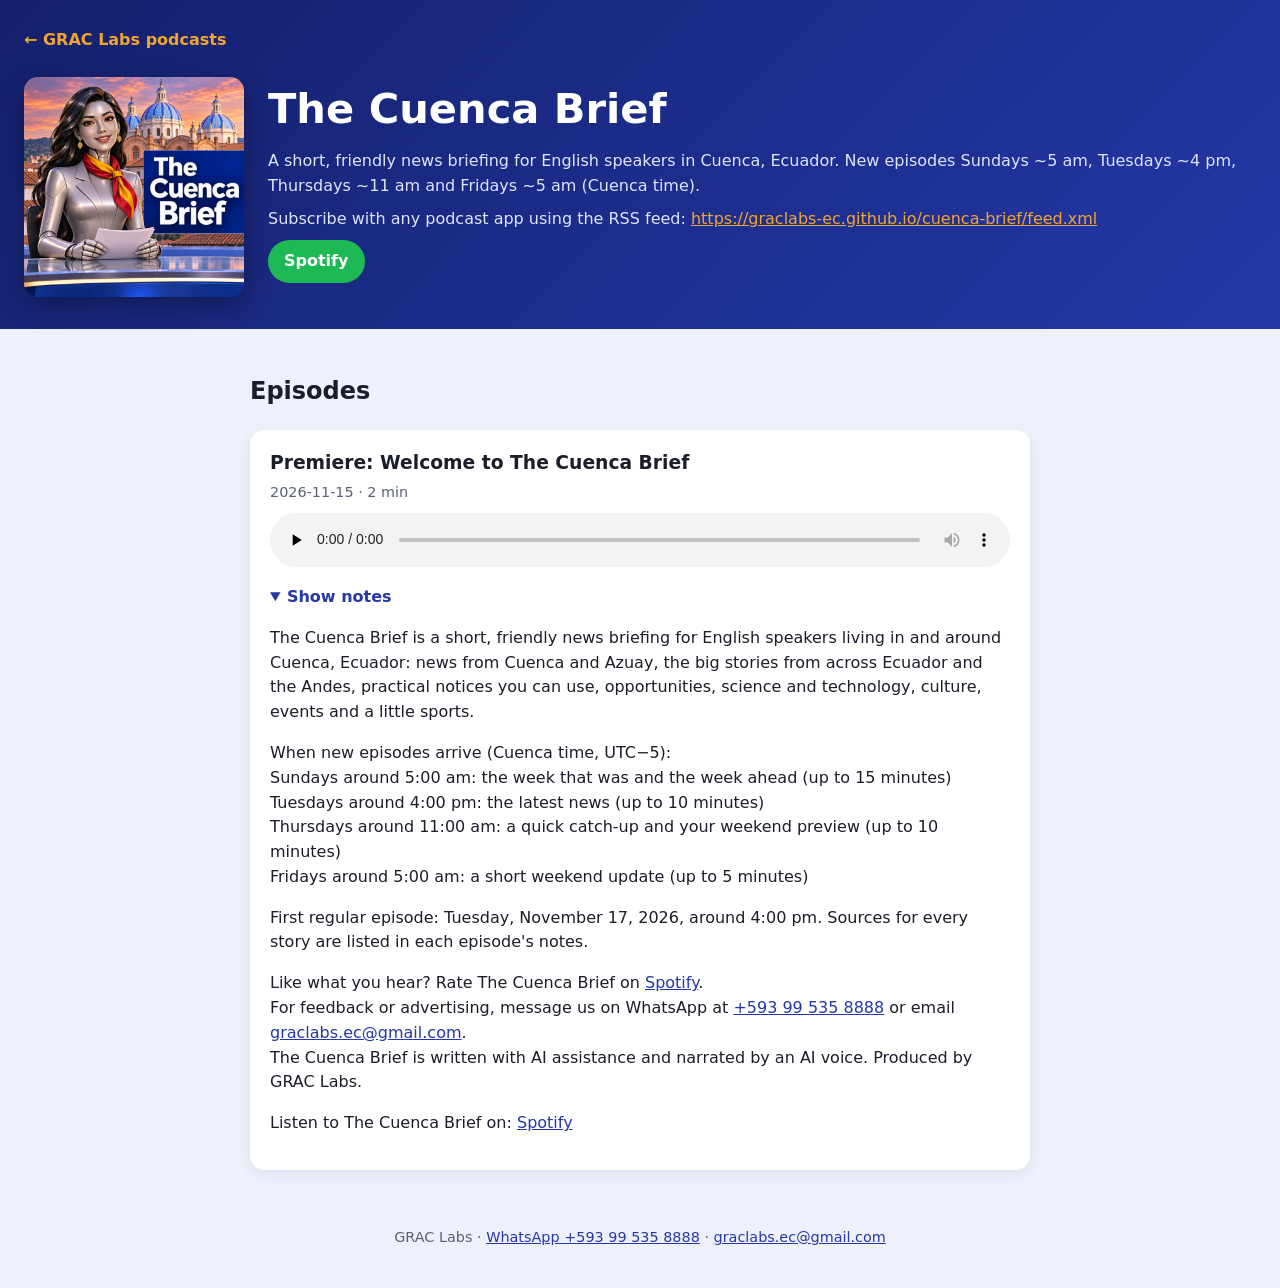
==== cuenca-brief/index.html @ cd605839 "Rebuild feeds and pages Co-Authored-By: Claude Opus 5.5 <noreply@anthropic.com> Claude-Session: http" ====
<!DOCTYPE html>
<html lang="en">
<head>
<meta charset="utf-8">
<meta name="viewport" content="width=device-width, initial-scale=1">
<title>The Cuenca Brief · GRAC Labs</title>
<meta name="description" content="A short, friendly news briefing for English speakers in Cuenca, Ecuador. New episodes Sundays ~5 am, Tuesdays ~4 pm, Thursdays ~11 am and Fridays ~5 am (Cuenca time).">
<link rel="alternate" type="application/rss+xml" title="The Cuenca Brief" href="feed.xml">
<link rel="icon" href="cover.jpg">
<link rel="stylesheet" href="../assets/style.css">
</head>
<body>
<header class="show">
<a class="home" href="../">← GRAC Labs podcasts</a>
<img src="cover.jpg" alt="The Cuenca Brief" width="220" height="220">
<div>
<h1>The Cuenca Brief</h1>
<p>A short, friendly news briefing for English speakers in Cuenca, Ecuador. New episodes Sundays ~5 am, Tuesdays ~4 pm, Thursdays ~11 am and Fridays ~5 am (Cuenca time).</p>
<p class="feed">Subscribe with any podcast app using the RSS feed: <a href="feed.xml">https://graclabs-ec.github.io/cuenca-brief/feed.xml</a></p>
<p class="listen"><a class="btn spotify" href="https://open.spotify.com/show/4k85HHAMbFI3YRl0Lm7GF2">Spotify</a></p>
</div>
</header>
<main>
<h2>Episodes</h2>
<article class="ep" id="cuenca-brief-2026-11-15-trailer">
<h3>Premiere: Welcome to The Cuenca Brief</h3>
<p class="meta">2026-11-15 · 2 min</p>
<audio controls preload="none" src="https://graclabs-ec.github.io/cuenca-brief/audio/cuenca-brief-trailer.mp3"></audio>
<details open><summary>Show notes</summary>
<p>The Cuenca Brief is a short, friendly news briefing for English speakers living in and around Cuenca, Ecuador: news from Cuenca and Azuay, the big stories from across Ecuador and the Andes, practical notices you can use, opportunities, science and technology, culture, events and a little sports.</p>
<p>When new episodes arrive (Cuenca time, UTC−5):<br>Sundays around 5:00 am: the week that was and the week ahead (up to 15 minutes)<br>Tuesdays around 4:00 pm: the latest news (up to 10 minutes)<br>Thursdays around 11:00 am: a quick catch-up and your weekend preview (up to 10 minutes)<br>Fridays around 5:00 am: a short weekend update (up to 5 minutes)</p>
<p>First regular episode: Tuesday, November 17, 2026, around 4:00 pm. Sources for every story are listed in each episode's notes.</p>
<p>Like what you hear? Rate The Cuenca Brief on <a href="https://open.spotify.com/show/4k85HHAMbFI3YRl0Lm7GF2">Spotify</a>.<br>For feedback or advertising, message us on WhatsApp at <a href="https://wa.me/593995358888">+593 99 535 8888</a> or email <a href="mailto:graclabs.ec@gmail.com">graclabs.ec@gmail.com</a>.<br>The Cuenca Brief is written with AI assistance and narrated by an AI voice. Produced by GRAC Labs.</p>
<p>Listen to The Cuenca Brief on: <a href="https://open.spotify.com/show/4k85HHAMbFI3YRl0Lm7GF2">Spotify</a></p>
</details>
</article>
</main>
<footer>GRAC Labs · <a href="https://wa.me/593995358888">WhatsApp +593 99 535 8888</a> · <a href="mailto:graclabs.ec@gmail.com">graclabs.ec@gmail.com</a></footer>
</body>
</html>
---- assets/style.css ----
:root {
  --navy: #14206b;
  --blue: #2438a8;
  --sky: #eef1fb;
  --gold: #f0a530;
  --terracotta: #c4552f;
  --ink: #1b1d29;
  --muted: #5b6075;
  --card: #ffffff;
}
* { box-sizing: border-box; }
body {
  margin: 0;
  font-family: "Segoe UI", system-ui, -apple-system, Roboto, "Helvetica Neue", Arial, sans-serif;
  color: var(--ink);
  background: var(--sky);
  line-height: 1.55;
}
a { color: var(--blue); }
.hero {
  background: linear-gradient(135deg, var(--navy), var(--blue) 60%, #6a3f8f);
  color: #fff;
  padding: 56px 24px 64px;
  text-align: center;
}
.hero .brand { letter-spacing: .18em; text-transform: uppercase; font-weight: 700; color: var(--gold); margin: 0 0 8px; }
.hero h1 { font-size: clamp(2rem, 5vw, 3rem); margin: 0 0 12px; }
.hero h1 { margin-bottom: 4px; }
.hero p.es { font-size: clamp(1.3rem, 3.2vw, 1.9rem); font-weight: 600; font-style: italic; color: var(--gold); margin: 0 auto 16px; }
.hero p { max-width: 640px; margin: 0 auto; color: #dfe4ff; font-size: 1.1rem; }
.shows {
  max-width: 980px; margin: -36px auto 0; padding: 0 20px 40px;
  display: grid; gap: 24px; grid-template-columns: repeat(auto-fit, minmax(280px, 1fr));
}
.card {
  background: var(--card); border-radius: 18px; overflow: hidden;
  box-shadow: 0 10px 30px rgba(20, 32, 107, .14); display: flex; flex-direction: column;
}
.card img { width: 100%; height: auto; display: block; aspect-ratio: 1 / 1; object-fit: cover; }
.card .body { padding: 20px 22px 24px; display: flex; flex-direction: column; gap: 10px; flex: 1; }
.card h2 { margin: 0; font-size: 1.45rem; }
.card .lang { font-size: .8rem; font-weight: 700; color: var(--terracotta); text-transform: uppercase; letter-spacing: .1em; }
.card p { margin: 0; color: var(--muted); }
.card .actions { margin-top: auto; display: flex; gap: 10px; flex-wrap: wrap; }
.btn {
  display: inline-block; padding: 9px 16px; border-radius: 999px; text-decoration: none; font-weight: 600;
  background: var(--navy); color: #fff;
}
.btn.spotify { background: #1DB954; color: #fff; }
.btn.platform { background: var(--gold); color: var(--navy); }
.listen .btn { margin: 0 6px 6px 0; }
.listen { margin: 10px 0 0; }
.btn.alt { background: transparent; color: var(--navy); border: 2px solid var(--navy); }
.contact { max-width: 980px; margin: 0 auto 48px; padding: 0 20px; text-align: center; color: var(--muted); }
header.show {
  background: linear-gradient(135deg, var(--navy), var(--blue));
  color: #fff; padding: 28px 24px 32px;
  display: grid; grid-template-columns: auto 1fr; gap: 24px; align-items: center;
  max-width: none;
}
header.show .home { grid-column: 1 / -1; color: var(--gold); text-decoration: none; font-weight: 600; }
header.show img { border-radius: 14px; box-shadow: 0 8px 24px rgba(0,0,0,.3); }
header.show h1 { margin: 0 0 8px; font-size: clamp(1.8rem, 4vw, 2.6rem); }
header.show p { margin: 0 0 8px; color: #dfe4ff; }
header.show .feed a { color: var(--gold); word-break: break-all; }
main { max-width: 820px; margin: 0 auto; padding: 24px 20px 40px; }
.ep { background: var(--card); border-radius: 14px; padding: 18px 20px; margin: 0 0 16px; box-shadow: 0 4px 14px rgba(20, 32, 107, .08); }
.ep h3 { margin: 0 0 4px; }
.ep .meta { margin: 0 0 10px; color: var(--muted); font-size: .9rem; }
.ep audio { width: 100%; }
.ep details { margin-top: 10px; }
.ep summary { cursor: pointer; color: var(--blue); font-weight: 600; }
footer { text-align: center; color: var(--muted); padding: 0 20px 40px; font-size: .9rem; }
@media (max-width: 600px) {
  header.show { grid-template-columns: 1fr; text-align: center; }
  header.show img { margin: 0 auto; width: 180px; height: 180px; }
}
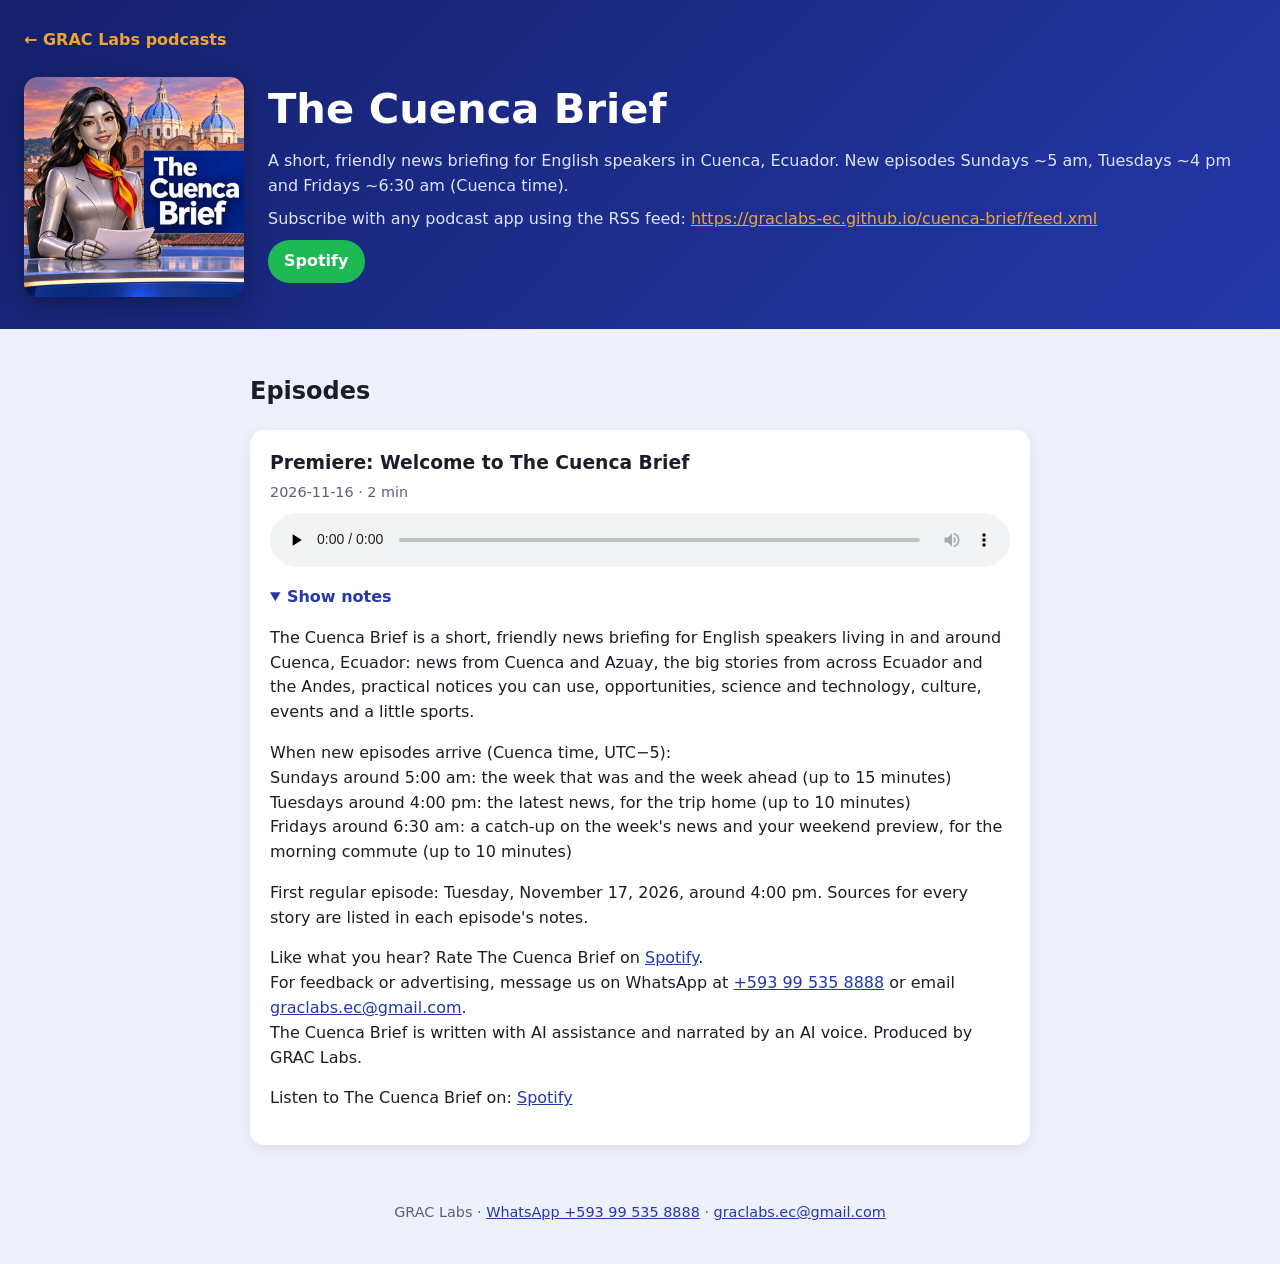
==== commit 7742b3da: "Publish episodes 2026-11-15 (trailer) Premieres re-recorded for the three-episodes-a-week schedule. " ====
--- a/cuenca-brief/index.html
+++ b/cuenca-brief/index.html
@@ -4,7 +4,7 @@
 <meta charset="utf-8">
 <meta name="viewport" content="width=device-width, initial-scale=1">
 <title>The Cuenca Brief · GRAC Labs</title>
-<meta name="description" content="A short, friendly news briefing for English speakers in Cuenca, Ecuador. New episodes Sundays ~5 am, Tuesdays ~4 pm, Thursdays ~11 am and Fridays ~5 am (Cuenca time).">
+<meta name="description" content="A short, friendly news briefing for English speakers in Cuenca, Ecuador. New episodes Sundays ~5 am, Tuesdays ~4 pm and Fridays ~6:30 am (Cuenca time).">
 <link rel="alternate" type="application/rss+xml" title="The Cuenca Brief" href="feed.xml">
 <link rel="icon" href="cover.jpg">
 <link rel="stylesheet" href="../assets/style.css">
@@ -15,7 +15,7 @@
 <img src="cover.jpg" alt="The Cuenca Brief" width="220" height="220">
 <div>
 <h1>The Cuenca Brief</h1>
-<p>A short, friendly news briefing for English speakers in Cuenca, Ecuador. New episodes Sundays ~5 am, Tuesdays ~4 pm, Thursdays ~11 am and Fridays ~5 am (Cuenca time).</p>
+<p>A short, friendly news briefing for English speakers in Cuenca, Ecuador. New episodes Sundays ~5 am, Tuesdays ~4 pm and Fridays ~6:30 am (Cuenca time).</p>
 <p class="feed">Subscribe with any podcast app using the RSS feed: <a href="feed.xml">https://graclabs-ec.github.io/cuenca-brief/feed.xml</a></p>
 <p class="listen"><a class="btn spotify" href="https://open.spotify.com/show/4k85HHAMbFI3YRl0Lm7GF2">Spotify</a></p>
 </div>
@@ -24,11 +24,11 @@
 <h2>Episodes</h2>
 <article class="ep" id="cuenca-brief-2026-11-15-trailer">
 <h3>Premiere: Welcome to The Cuenca Brief</h3>
-<p class="meta">2026-11-15 · 2 min</p>
-<audio controls preload="none" src="https://graclabs-ec.github.io/cuenca-brief/audio/cuenca-brief-trailer.mp3"></audio>
+<p class="meta">2026-11-16 · 2 min</p>
+<audio controls preload="none" src="https://graclabs-ec.github.io/cuenca-brief/audio/cuenca-brief-trailer-v2.mp3"></audio>
 <details open><summary>Show notes</summary>
 <p>The Cuenca Brief is a short, friendly news briefing for English speakers living in and around Cuenca, Ecuador: news from Cuenca and Azuay, the big stories from across Ecuador and the Andes, practical notices you can use, opportunities, science and technology, culture, events and a little sports.</p>
-<p>When new episodes arrive (Cuenca time, UTC−5):<br>Sundays around 5:00 am: the week that was and the week ahead (up to 15 minutes)<br>Tuesdays around 4:00 pm: the latest news (up to 10 minutes)<br>Thursdays around 11:00 am: a quick catch-up and your weekend preview (up to 10 minutes)<br>Fridays around 5:00 am: a short weekend update (up to 5 minutes)</p>
+<p>When new episodes arrive (Cuenca time, UTC−5):<br>Sundays around 5:00 am: the week that was and the week ahead (up to 15 minutes)<br>Tuesdays around 4:00 pm: the latest news, for the trip home (up to 10 minutes)<br>Fridays around 6:30 am: a catch-up on the week's news and your weekend preview, for the morning commute (up to 10 minutes)</p>
 <p>First regular episode: Tuesday, November 17, 2026, around 4:00 pm. Sources for every story are listed in each episode's notes.</p>
 <p>Like what you hear? Rate The Cuenca Brief on <a href="https://open.spotify.com/show/4k85HHAMbFI3YRl0Lm7GF2">Spotify</a>.<br>For feedback or advertising, message us on WhatsApp at <a href="https://wa.me/593995358888">+593 99 535 8888</a> or email <a href="mailto:graclabs.ec@gmail.com">graclabs.ec@gmail.com</a>.<br>The Cuenca Brief is written with AI assistance and narrated by an AI voice. Produced by GRAC Labs.</p>
 <p>Listen to The Cuenca Brief on: <a href="https://open.spotify.com/show/4k85HHAMbFI3YRl0Lm7GF2">Spotify</a></p>
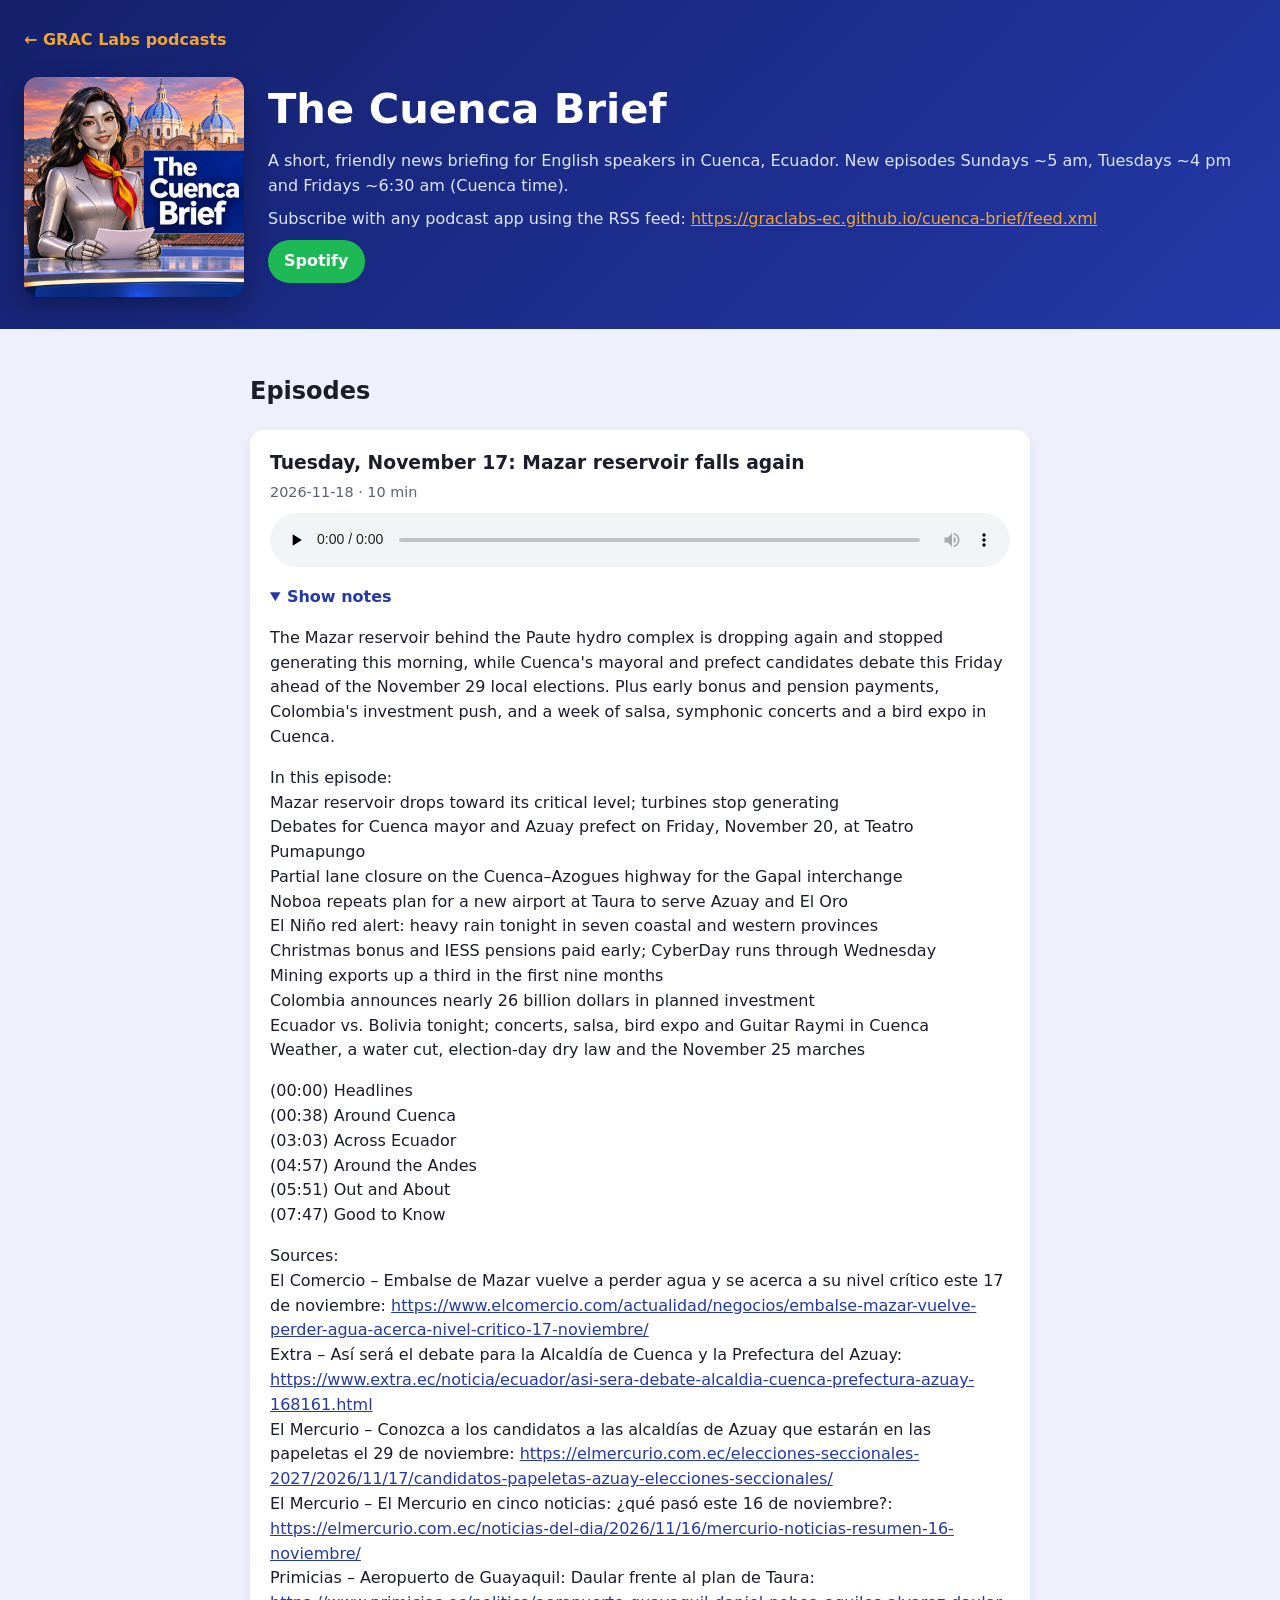
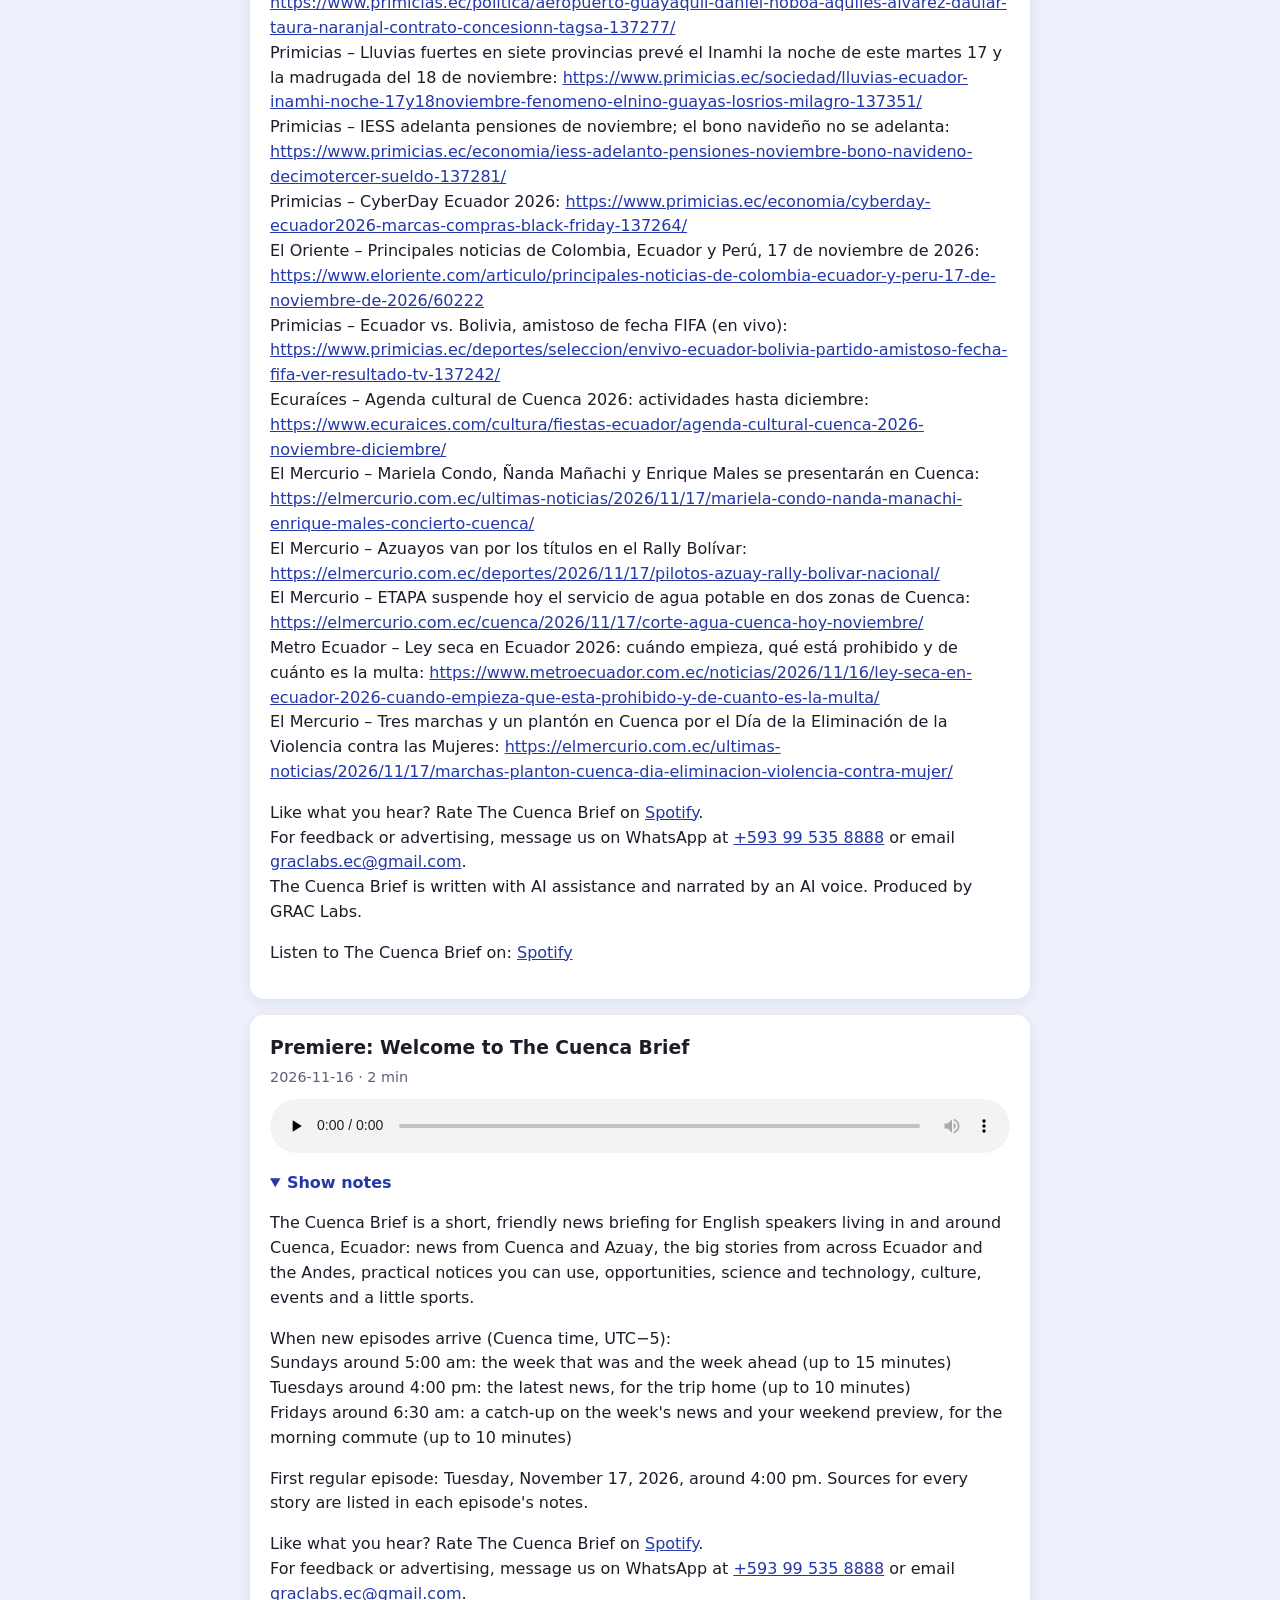
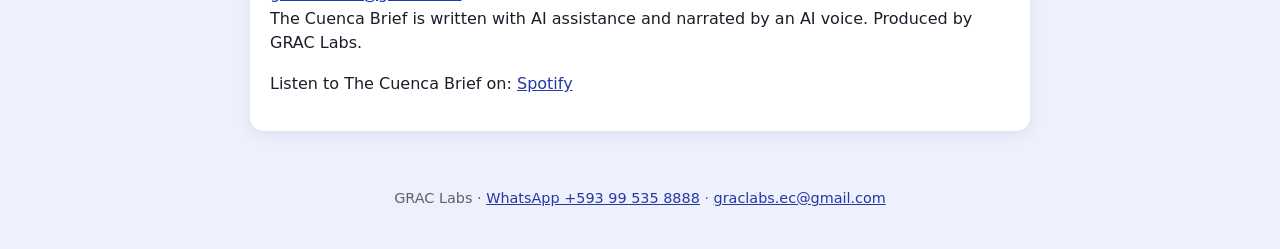
==== commit 7f27db6f: "Publish episodes 2026-11-17 Tuesday's scheduled run made these but couldn't publish; published from " ====
--- a/cuenca-brief/index.html
+++ b/cuenca-brief/index.html
@@ -22,6 +22,19 @@
 </header>
 <main>
 <h2>Episodes</h2>
+<article class="ep" id="cuenca-brief-2026-11-17">
+<h3>Tuesday, November 17: Mazar reservoir falls again</h3>
+<p class="meta">2026-11-18 · 10 min</p>
+<audio controls preload="none" src="https://graclabs-ec.github.io/cuenca-brief/audio/cuenca-brief-2026-11-17.mp3"></audio>
+<details open><summary>Show notes</summary>
+<p>The Mazar reservoir behind the Paute hydro complex is dropping again and stopped generating this morning, while Cuenca's mayoral and prefect candidates debate this Friday ahead of the November 29 local elections. Plus early bonus and pension payments, Colombia's investment push, and a week of salsa, symphonic concerts and a bird expo in Cuenca.</p>
+<p>In this episode:<br>Mazar reservoir drops toward its critical level; turbines stop generating<br>Debates for Cuenca mayor and Azuay prefect on Friday, November 20, at Teatro Pumapungo<br>Partial lane closure on the Cuenca–Azogues highway for the Gapal interchange<br>Noboa repeats plan for a new airport at Taura to serve Azuay and El Oro<br>El Niño red alert: heavy rain tonight in seven coastal and western provinces<br>Christmas bonus and IESS pensions paid early; CyberDay runs through Wednesday<br>Mining exports up a third in the first nine months<br>Colombia announces nearly 26 billion dollars in planned investment<br>Ecuador vs. Bolivia tonight; concerts, salsa, bird expo and Guitar Raymi in Cuenca<br>Weather, a water cut, election-day dry law and the November 25 marches</p>
+<p>(00:00) Headlines<br>(00:38) Around Cuenca<br>(03:03) Across Ecuador<br>(04:57) Around the Andes<br>(05:51) Out and About<br>(07:47) Good to Know</p>
+<p>Sources:<br>El Comercio – Embalse de Mazar vuelve a perder agua y se acerca a su nivel crítico este 17 de noviembre: <a href="https://www.elcomercio.com/actualidad/negocios/embalse-mazar-vuelve-perder-agua-acerca-nivel-critico-17-noviembre/">https://www.elcomercio.com/actualidad/negocios/embalse-mazar-vuelve-perder-agua-acerca-nivel-critico-17-noviembre/</a><br>Extra – Así será el debate para la Alcaldía de Cuenca y la Prefectura del Azuay: <a href="https://www.extra.ec/noticia/ecuador/asi-sera-debate-alcaldia-cuenca-prefectura-azuay-168161.html">https://www.extra.ec/noticia/ecuador/asi-sera-debate-alcaldia-cuenca-prefectura-azuay-168161.html</a><br>El Mercurio – Conozca a los candidatos a las alcaldías de Azuay que estarán en las papeletas el 29 de noviembre: <a href="https://elmercurio.com.ec/elecciones-seccionales-2027/2026/11/17/candidatos-papeletas-azuay-elecciones-seccionales/">https://elmercurio.com.ec/elecciones-seccionales-2027/2026/11/17/candidatos-papeletas-azuay-elecciones-seccionales/</a><br>El Mercurio – El Mercurio en cinco noticias: ¿qué pasó este 16 de noviembre?: <a href="https://elmercurio.com.ec/noticias-del-dia/2026/11/16/mercurio-noticias-resumen-16-noviembre/">https://elmercurio.com.ec/noticias-del-dia/2026/11/16/mercurio-noticias-resumen-16-noviembre/</a><br>Primicias – Aeropuerto de Guayaquil: Daular frente al plan de Taura: <a href="https://www.primicias.ec/politica/aeropuerto-guayaquil-daniel-noboa-aquiles-alvarez-daular-taura-naranjal-contrato-concesionn-tagsa-137277/">https://www.primicias.ec/politica/aeropuerto-guayaquil-daniel-noboa-aquiles-alvarez-daular-taura-naranjal-contrato-concesionn-tagsa-137277/</a><br>Primicias – Lluvias fuertes en siete provincias prevé el Inamhi la noche de este martes 17 y la madrugada del 18 de noviembre: <a href="https://www.primicias.ec/sociedad/lluvias-ecuador-inamhi-noche-17y18noviembre-fenomeno-elnino-guayas-losrios-milagro-137351/">https://www.primicias.ec/sociedad/lluvias-ecuador-inamhi-noche-17y18noviembre-fenomeno-elnino-guayas-losrios-milagro-137351/</a><br>Primicias – IESS adelanta pensiones de noviembre; el bono navideño no se adelanta: <a href="https://www.primicias.ec/economia/iess-adelanto-pensiones-noviembre-bono-navideno-decimotercer-sueldo-137281/">https://www.primicias.ec/economia/iess-adelanto-pensiones-noviembre-bono-navideno-decimotercer-sueldo-137281/</a><br>Primicias – CyberDay Ecuador 2026: <a href="https://www.primicias.ec/economia/cyberday-ecuador2026-marcas-compras-black-friday-137264/">https://www.primicias.ec/economia/cyberday-ecuador2026-marcas-compras-black-friday-137264/</a><br>El Oriente – Principales noticias de Colombia, Ecuador y Perú, 17 de noviembre de 2026: <a href="https://www.eloriente.com/articulo/principales-noticias-de-colombia-ecuador-y-peru-17-de-noviembre-de-2026/60222">https://www.eloriente.com/articulo/principales-noticias-de-colombia-ecuador-y-peru-17-de-noviembre-de-2026/60222</a><br>Primicias – Ecuador vs. Bolivia, amistoso de fecha FIFA (en vivo): <a href="https://www.primicias.ec/deportes/seleccion/envivo-ecuador-bolivia-partido-amistoso-fecha-fifa-ver-resultado-tv-137242/">https://www.primicias.ec/deportes/seleccion/envivo-ecuador-bolivia-partido-amistoso-fecha-fifa-ver-resultado-tv-137242/</a><br>Ecuraíces – Agenda cultural de Cuenca 2026: actividades hasta diciembre: <a href="https://www.ecuraices.com/cultura/fiestas-ecuador/agenda-cultural-cuenca-2026-noviembre-diciembre/">https://www.ecuraices.com/cultura/fiestas-ecuador/agenda-cultural-cuenca-2026-noviembre-diciembre/</a><br>El Mercurio – Mariela Condo, Ñanda Mañachi y Enrique Males se presentarán en Cuenca: <a href="https://elmercurio.com.ec/ultimas-noticias/2026/11/17/mariela-condo-nanda-manachi-enrique-males-concierto-cuenca/">https://elmercurio.com.ec/ultimas-noticias/2026/11/17/mariela-condo-nanda-manachi-enrique-males-concierto-cuenca/</a><br>El Mercurio – Azuayos van por los títulos en el Rally Bolívar: <a href="https://elmercurio.com.ec/deportes/2026/11/17/pilotos-azuay-rally-bolivar-nacional/">https://elmercurio.com.ec/deportes/2026/11/17/pilotos-azuay-rally-bolivar-nacional/</a><br>El Mercurio – ETAPA suspende hoy el servicio de agua potable en dos zonas de Cuenca: <a href="https://elmercurio.com.ec/cuenca/2026/11/17/corte-agua-cuenca-hoy-noviembre/">https://elmercurio.com.ec/cuenca/2026/11/17/corte-agua-cuenca-hoy-noviembre/</a><br>Metro Ecuador – Ley seca en Ecuador 2026: cuándo empieza, qué está prohibido y de cuánto es la multa: <a href="https://www.metroecuador.com.ec/noticias/2026/11/16/ley-seca-en-ecuador-2026-cuando-empieza-que-esta-prohibido-y-de-cuanto-es-la-multa/">https://www.metroecuador.com.ec/noticias/2026/11/16/ley-seca-en-ecuador-2026-cuando-empieza-que-esta-prohibido-y-de-cuanto-es-la-multa/</a><br>El Mercurio – Tres marchas y un plantón en Cuenca por el Día de la Eliminación de la Violencia contra las Mujeres: <a href="https://elmercurio.com.ec/ultimas-noticias/2026/11/17/marchas-planton-cuenca-dia-eliminacion-violencia-contra-mujer/">https://elmercurio.com.ec/ultimas-noticias/2026/11/17/marchas-planton-cuenca-dia-eliminacion-violencia-contra-mujer/</a></p>
+<p>Like what you hear? Rate The Cuenca Brief on <a href="https://open.spotify.com/show/4k85HHAMbFI3YRl0Lm7GF2">Spotify</a>.<br>For feedback or advertising, message us on WhatsApp at <a href="https://wa.me/593995358888">+593 99 535 8888</a> or email <a href="mailto:graclabs.ec@gmail.com">graclabs.ec@gmail.com</a>.<br>The Cuenca Brief is written with AI assistance and narrated by an AI voice. Produced by GRAC Labs.</p>
+<p>Listen to The Cuenca Brief on: <a href="https://open.spotify.com/show/4k85HHAMbFI3YRl0Lm7GF2">Spotify</a></p>
+</details>
+</article>
 <article class="ep" id="cuenca-brief-2026-11-15-trailer">
 <h3>Premiere: Welcome to The Cuenca Brief</h3>
 <p class="meta">2026-11-16 · 2 min</p>
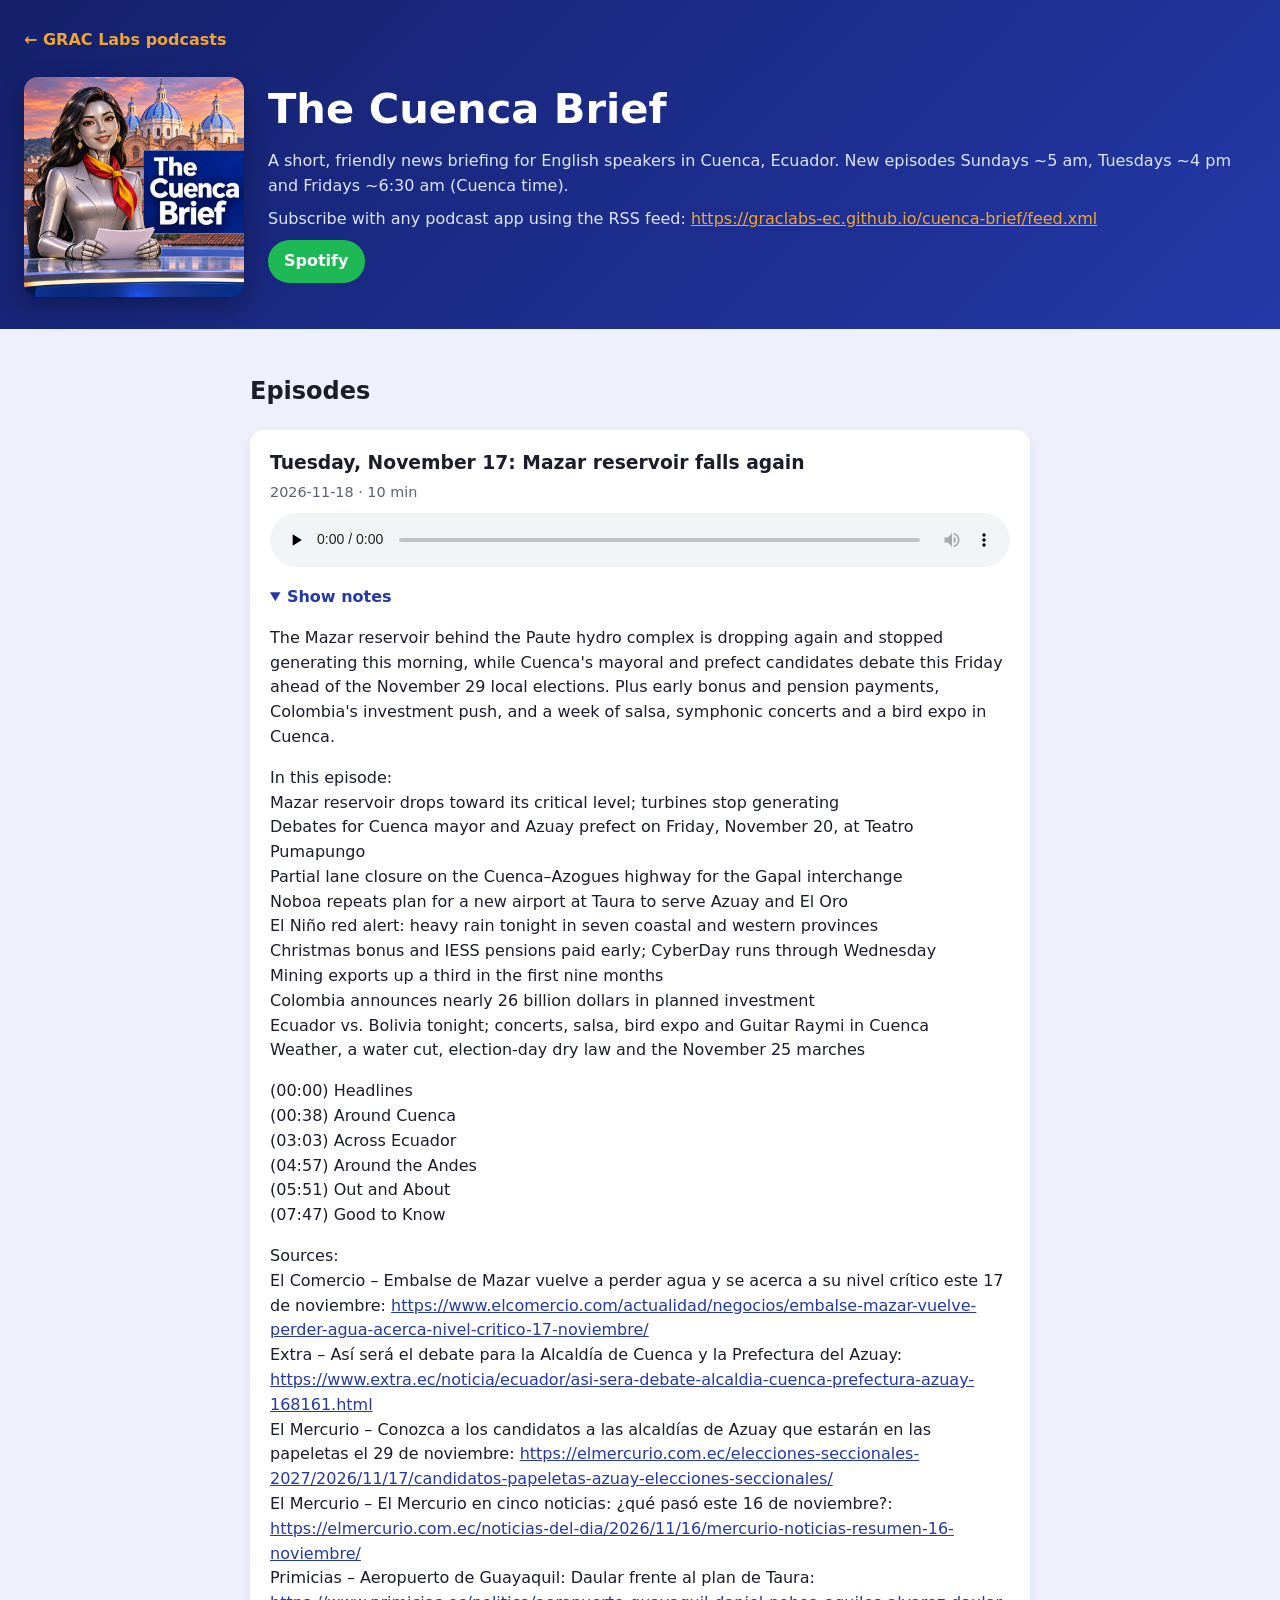
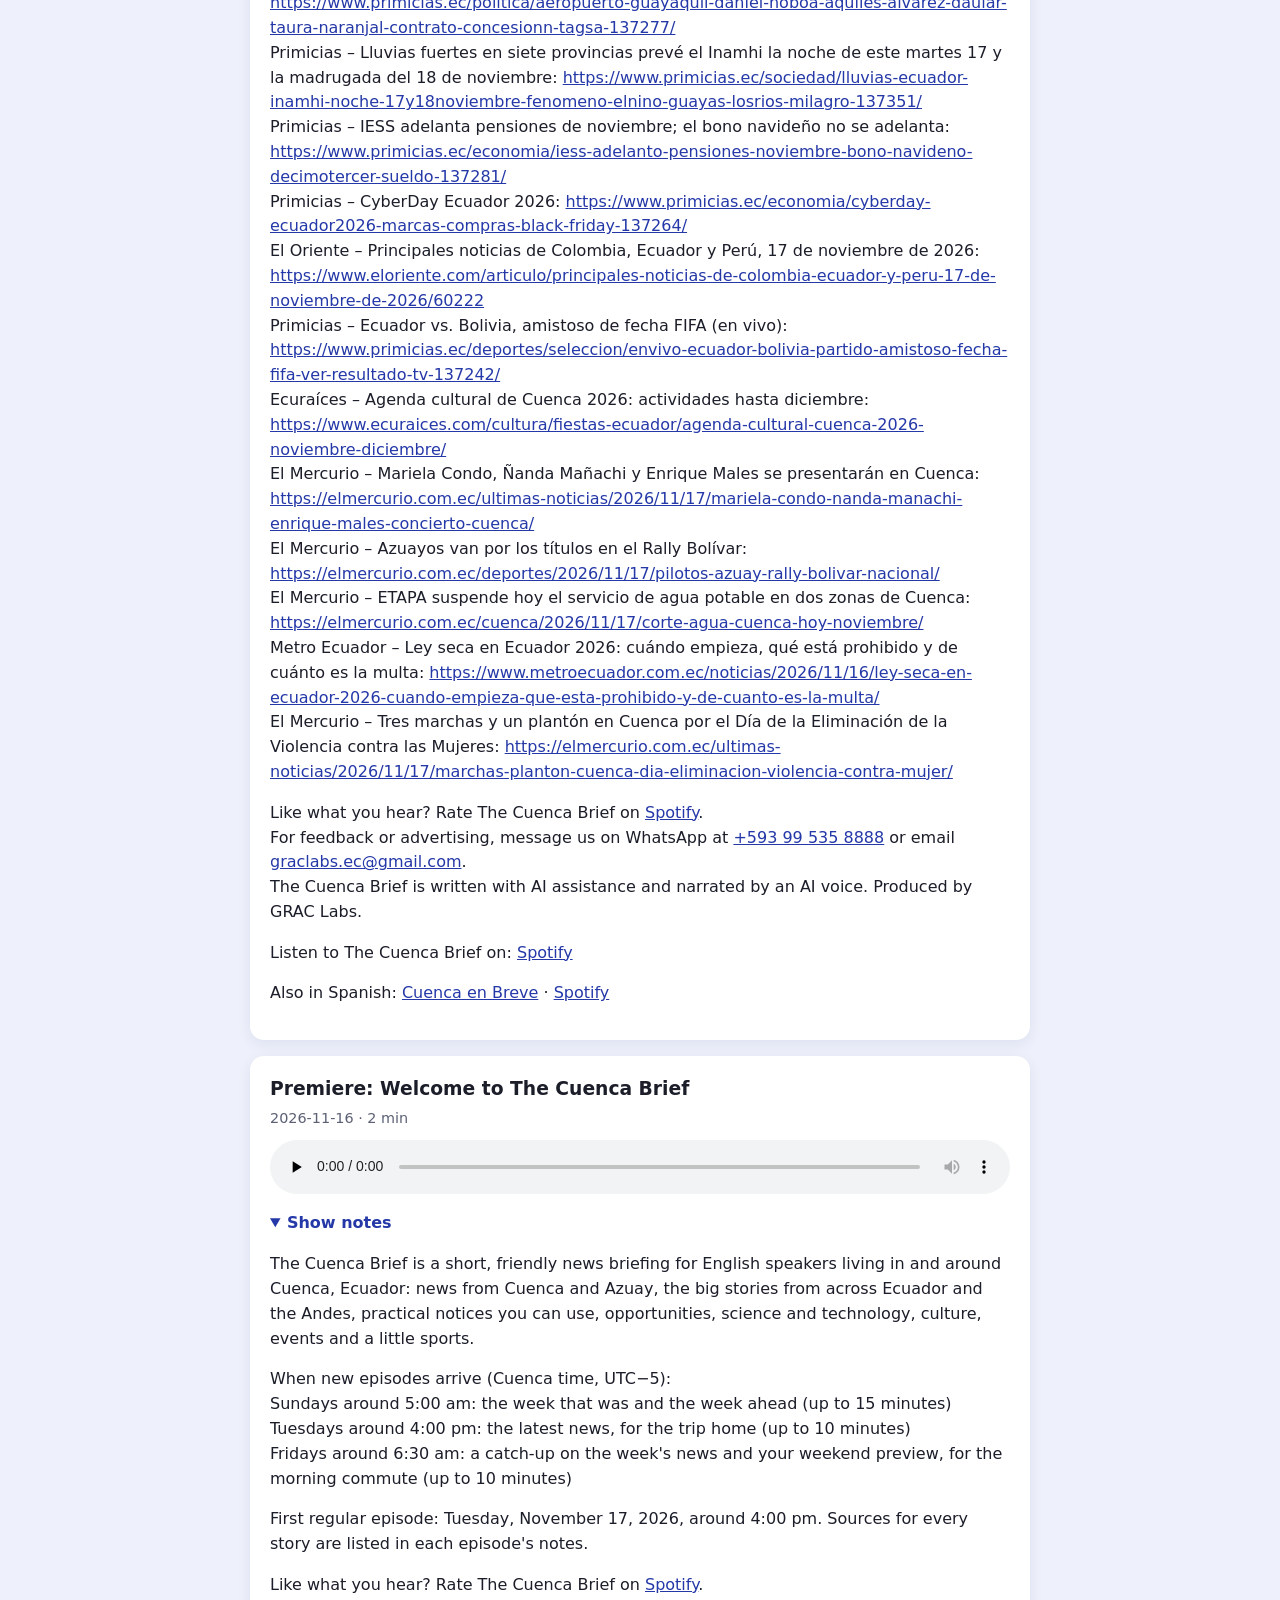
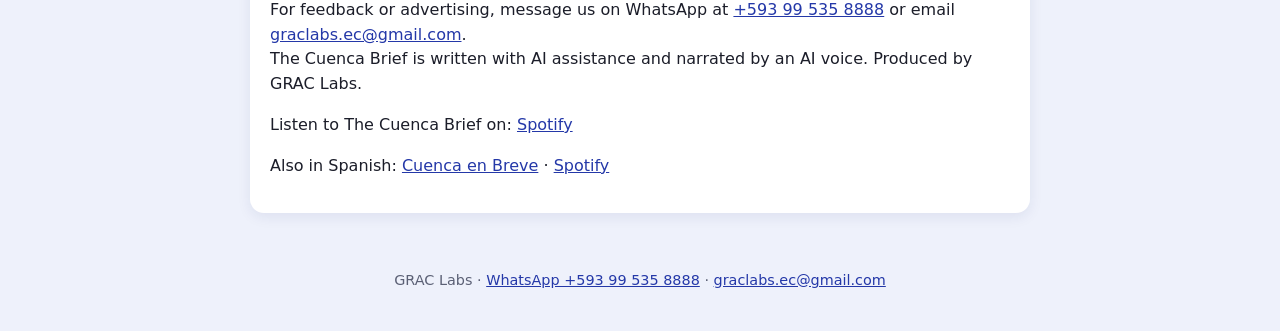
==== commit 2bde724b: "Link each episode to the same episode in the other language Show notes on the site and in both feeds" ====
--- a/cuenca-brief/index.html
+++ b/cuenca-brief/index.html
@@ -32,7 +32,7 @@
 <p>(00:00) Headlines<br>(00:38) Around Cuenca<br>(03:03) Across Ecuador<br>(04:57) Around the Andes<br>(05:51) Out and About<br>(07:47) Good to Know</p>
 <p>Sources:<br>El Comercio – Embalse de Mazar vuelve a perder agua y se acerca a su nivel crítico este 17 de noviembre: <a href="https://www.elcomercio.com/actualidad/negocios/embalse-mazar-vuelve-perder-agua-acerca-nivel-critico-17-noviembre/">https://www.elcomercio.com/actualidad/negocios/embalse-mazar-vuelve-perder-agua-acerca-nivel-critico-17-noviembre/</a><br>Extra – Así será el debate para la Alcaldía de Cuenca y la Prefectura del Azuay: <a href="https://www.extra.ec/noticia/ecuador/asi-sera-debate-alcaldia-cuenca-prefectura-azuay-168161.html">https://www.extra.ec/noticia/ecuador/asi-sera-debate-alcaldia-cuenca-prefectura-azuay-168161.html</a><br>El Mercurio – Conozca a los candidatos a las alcaldías de Azuay que estarán en las papeletas el 29 de noviembre: <a href="https://elmercurio.com.ec/elecciones-seccionales-2027/2026/11/17/candidatos-papeletas-azuay-elecciones-seccionales/">https://elmercurio.com.ec/elecciones-seccionales-2027/2026/11/17/candidatos-papeletas-azuay-elecciones-seccionales/</a><br>El Mercurio – El Mercurio en cinco noticias: ¿qué pasó este 16 de noviembre?: <a href="https://elmercurio.com.ec/noticias-del-dia/2026/11/16/mercurio-noticias-resumen-16-noviembre/">https://elmercurio.com.ec/noticias-del-dia/2026/11/16/mercurio-noticias-resumen-16-noviembre/</a><br>Primicias – Aeropuerto de Guayaquil: Daular frente al plan de Taura: <a href="https://www.primicias.ec/politica/aeropuerto-guayaquil-daniel-noboa-aquiles-alvarez-daular-taura-naranjal-contrato-concesionn-tagsa-137277/">https://www.primicias.ec/politica/aeropuerto-guayaquil-daniel-noboa-aquiles-alvarez-daular-taura-naranjal-contrato-concesionn-tagsa-137277/</a><br>Primicias – Lluvias fuertes en siete provincias prevé el Inamhi la noche de este martes 17 y la madrugada del 18 de noviembre: <a href="https://www.primicias.ec/sociedad/lluvias-ecuador-inamhi-noche-17y18noviembre-fenomeno-elnino-guayas-losrios-milagro-137351/">https://www.primicias.ec/sociedad/lluvias-ecuador-inamhi-noche-17y18noviembre-fenomeno-elnino-guayas-losrios-milagro-137351/</a><br>Primicias – IESS adelanta pensiones de noviembre; el bono navideño no se adelanta: <a href="https://www.primicias.ec/economia/iess-adelanto-pensiones-noviembre-bono-navideno-decimotercer-sueldo-137281/">https://www.primicias.ec/economia/iess-adelanto-pensiones-noviembre-bono-navideno-decimotercer-sueldo-137281/</a><br>Primicias – CyberDay Ecuador 2026: <a href="https://www.primicias.ec/economia/cyberday-ecuador2026-marcas-compras-black-friday-137264/">https://www.primicias.ec/economia/cyberday-ecuador2026-marcas-compras-black-friday-137264/</a><br>El Oriente – Principales noticias de Colombia, Ecuador y Perú, 17 de noviembre de 2026: <a href="https://www.eloriente.com/articulo/principales-noticias-de-colombia-ecuador-y-peru-17-de-noviembre-de-2026/60222">https://www.eloriente.com/articulo/principales-noticias-de-colombia-ecuador-y-peru-17-de-noviembre-de-2026/60222</a><br>Primicias – Ecuador vs. Bolivia, amistoso de fecha FIFA (en vivo): <a href="https://www.primicias.ec/deportes/seleccion/envivo-ecuador-bolivia-partido-amistoso-fecha-fifa-ver-resultado-tv-137242/">https://www.primicias.ec/deportes/seleccion/envivo-ecuador-bolivia-partido-amistoso-fecha-fifa-ver-resultado-tv-137242/</a><br>Ecuraíces – Agenda cultural de Cuenca 2026: actividades hasta diciembre: <a href="https://www.ecuraices.com/cultura/fiestas-ecuador/agenda-cultural-cuenca-2026-noviembre-diciembre/">https://www.ecuraices.com/cultura/fiestas-ecuador/agenda-cultural-cuenca-2026-noviembre-diciembre/</a><br>El Mercurio – Mariela Condo, Ñanda Mañachi y Enrique Males se presentarán en Cuenca: <a href="https://elmercurio.com.ec/ultimas-noticias/2026/11/17/mariela-condo-nanda-manachi-enrique-males-concierto-cuenca/">https://elmercurio.com.ec/ultimas-noticias/2026/11/17/mariela-condo-nanda-manachi-enrique-males-concierto-cuenca/</a><br>El Mercurio – Azuayos van por los títulos en el Rally Bolívar: <a href="https://elmercurio.com.ec/deportes/2026/11/17/pilotos-azuay-rally-bolivar-nacional/">https://elmercurio.com.ec/deportes/2026/11/17/pilotos-azuay-rally-bolivar-nacional/</a><br>El Mercurio – ETAPA suspende hoy el servicio de agua potable en dos zonas de Cuenca: <a href="https://elmercurio.com.ec/cuenca/2026/11/17/corte-agua-cuenca-hoy-noviembre/">https://elmercurio.com.ec/cuenca/2026/11/17/corte-agua-cuenca-hoy-noviembre/</a><br>Metro Ecuador – Ley seca en Ecuador 2026: cuándo empieza, qué está prohibido y de cuánto es la multa: <a href="https://www.metroecuador.com.ec/noticias/2026/11/16/ley-seca-en-ecuador-2026-cuando-empieza-que-esta-prohibido-y-de-cuanto-es-la-multa/">https://www.metroecuador.com.ec/noticias/2026/11/16/ley-seca-en-ecuador-2026-cuando-empieza-que-esta-prohibido-y-de-cuanto-es-la-multa/</a><br>El Mercurio – Tres marchas y un plantón en Cuenca por el Día de la Eliminación de la Violencia contra las Mujeres: <a href="https://elmercurio.com.ec/ultimas-noticias/2026/11/17/marchas-planton-cuenca-dia-eliminacion-violencia-contra-mujer/">https://elmercurio.com.ec/ultimas-noticias/2026/11/17/marchas-planton-cuenca-dia-eliminacion-violencia-contra-mujer/</a></p>
 <p>Like what you hear? Rate The Cuenca Brief on <a href="https://open.spotify.com/show/4k85HHAMbFI3YRl0Lm7GF2">Spotify</a>.<br>For feedback or advertising, message us on WhatsApp at <a href="https://wa.me/593995358888">+593 99 535 8888</a> or email <a href="mailto:graclabs.ec@gmail.com">graclabs.ec@gmail.com</a>.<br>The Cuenca Brief is written with AI assistance and narrated by an AI voice. Produced by GRAC Labs.</p>
-<p>Listen to The Cuenca Brief on: <a href="https://open.spotify.com/show/4k85HHAMbFI3YRl0Lm7GF2">Spotify</a></p>
+<p>Listen to The Cuenca Brief on: <a href="https://open.spotify.com/show/4k85HHAMbFI3YRl0Lm7GF2">Spotify</a></p><p>Also in Spanish: <a href="https://graclabs-ec.github.io/cuenca-en-breve/#cuenca-en-breve-2026-11-17">Cuenca en Breve</a> · <a href="https://open.spotify.com/show/3o3nURnLz0GW8mWpZXSPOW">Spotify</a></p>
 </details>
 </article>
 <article class="ep" id="cuenca-brief-2026-11-15-trailer">
@@ -44,7 +44,7 @@
 <p>When new episodes arrive (Cuenca time, UTC−5):<br>Sundays around 5:00 am: the week that was and the week ahead (up to 15 minutes)<br>Tuesdays around 4:00 pm: the latest news, for the trip home (up to 10 minutes)<br>Fridays around 6:30 am: a catch-up on the week's news and your weekend preview, for the morning commute (up to 10 minutes)</p>
 <p>First regular episode: Tuesday, November 17, 2026, around 4:00 pm. Sources for every story are listed in each episode's notes.</p>
 <p>Like what you hear? Rate The Cuenca Brief on <a href="https://open.spotify.com/show/4k85HHAMbFI3YRl0Lm7GF2">Spotify</a>.<br>For feedback or advertising, message us on WhatsApp at <a href="https://wa.me/593995358888">+593 99 535 8888</a> or email <a href="mailto:graclabs.ec@gmail.com">graclabs.ec@gmail.com</a>.<br>The Cuenca Brief is written with AI assistance and narrated by an AI voice. Produced by GRAC Labs.</p>
-<p>Listen to The Cuenca Brief on: <a href="https://open.spotify.com/show/4k85HHAMbFI3YRl0Lm7GF2">Spotify</a></p>
+<p>Listen to The Cuenca Brief on: <a href="https://open.spotify.com/show/4k85HHAMbFI3YRl0Lm7GF2">Spotify</a></p><p>Also in Spanish: <a href="https://graclabs-ec.github.io/cuenca-en-breve/#cuenca-en-breve-2026-11-15-trailer">Cuenca en Breve</a> · <a href="https://open.spotify.com/show/3o3nURnLz0GW8mWpZXSPOW">Spotify</a></p>
 </details>
 </article>
 </main>
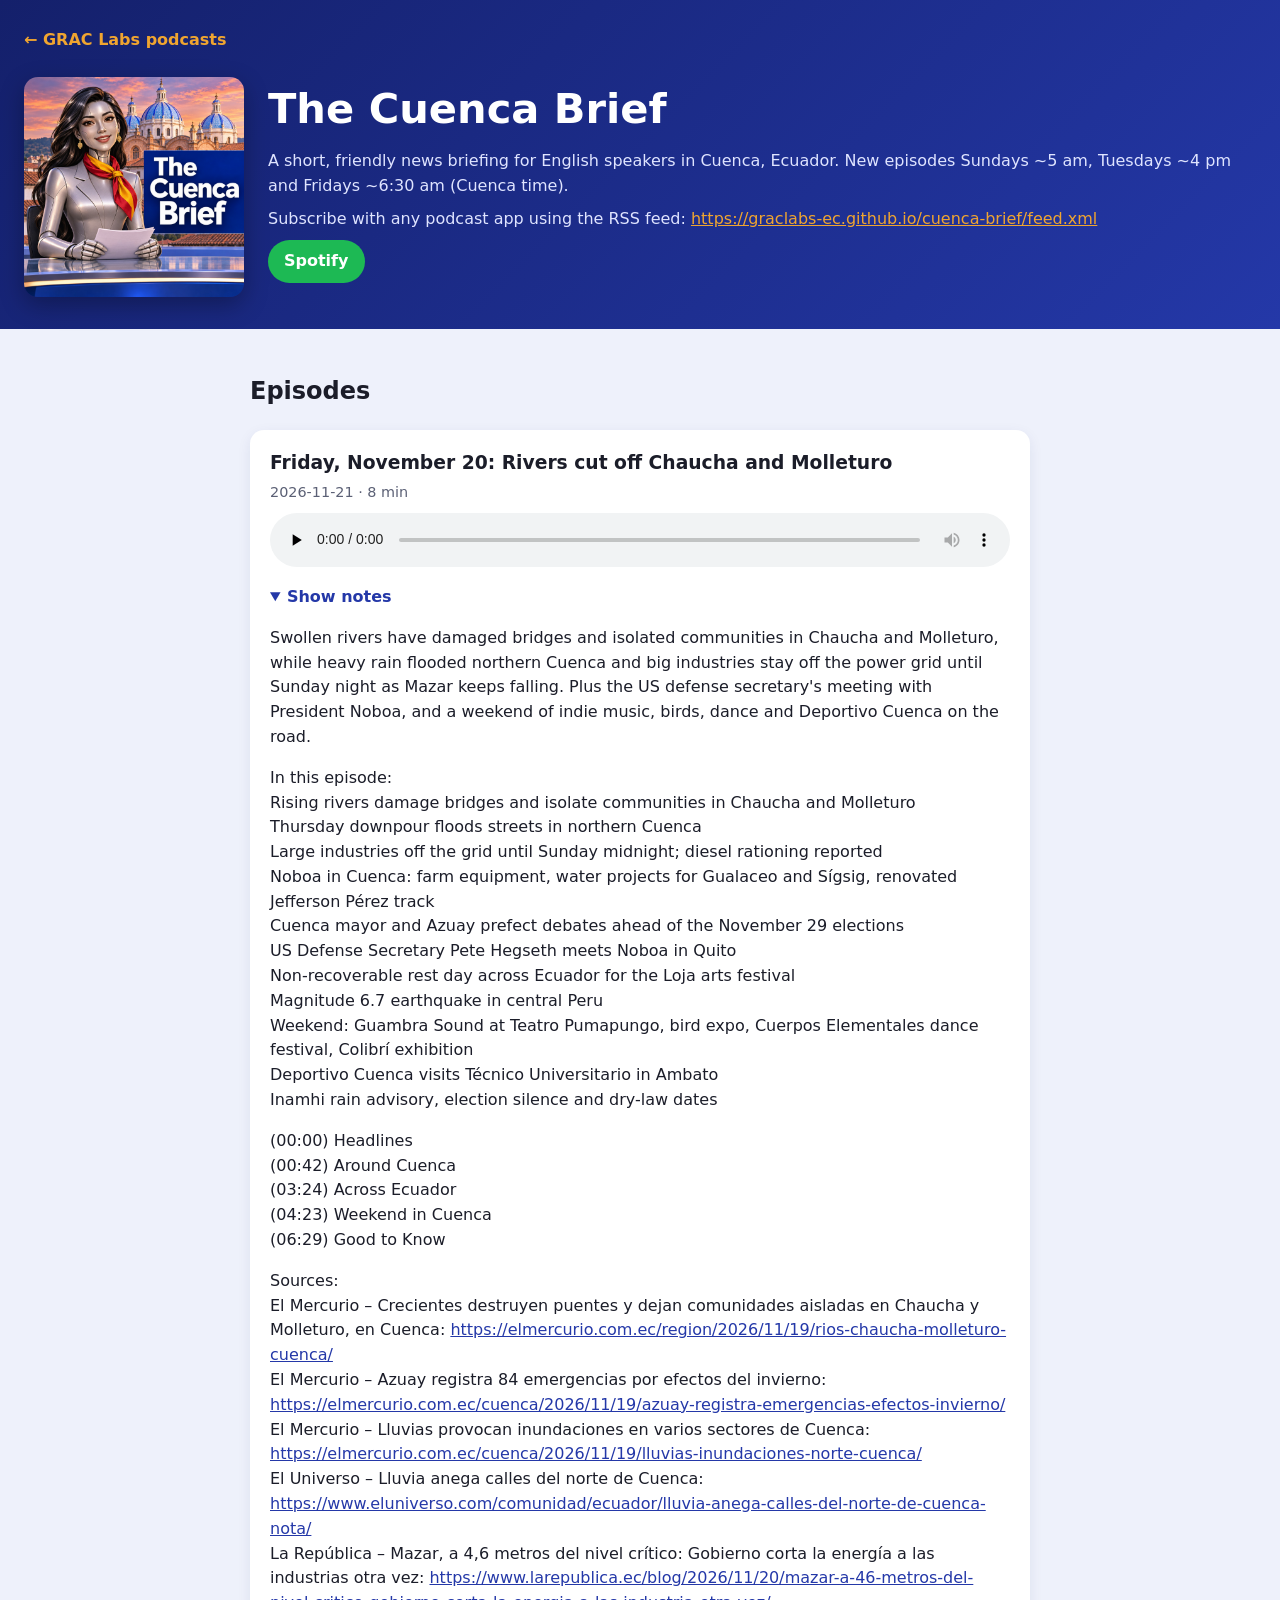
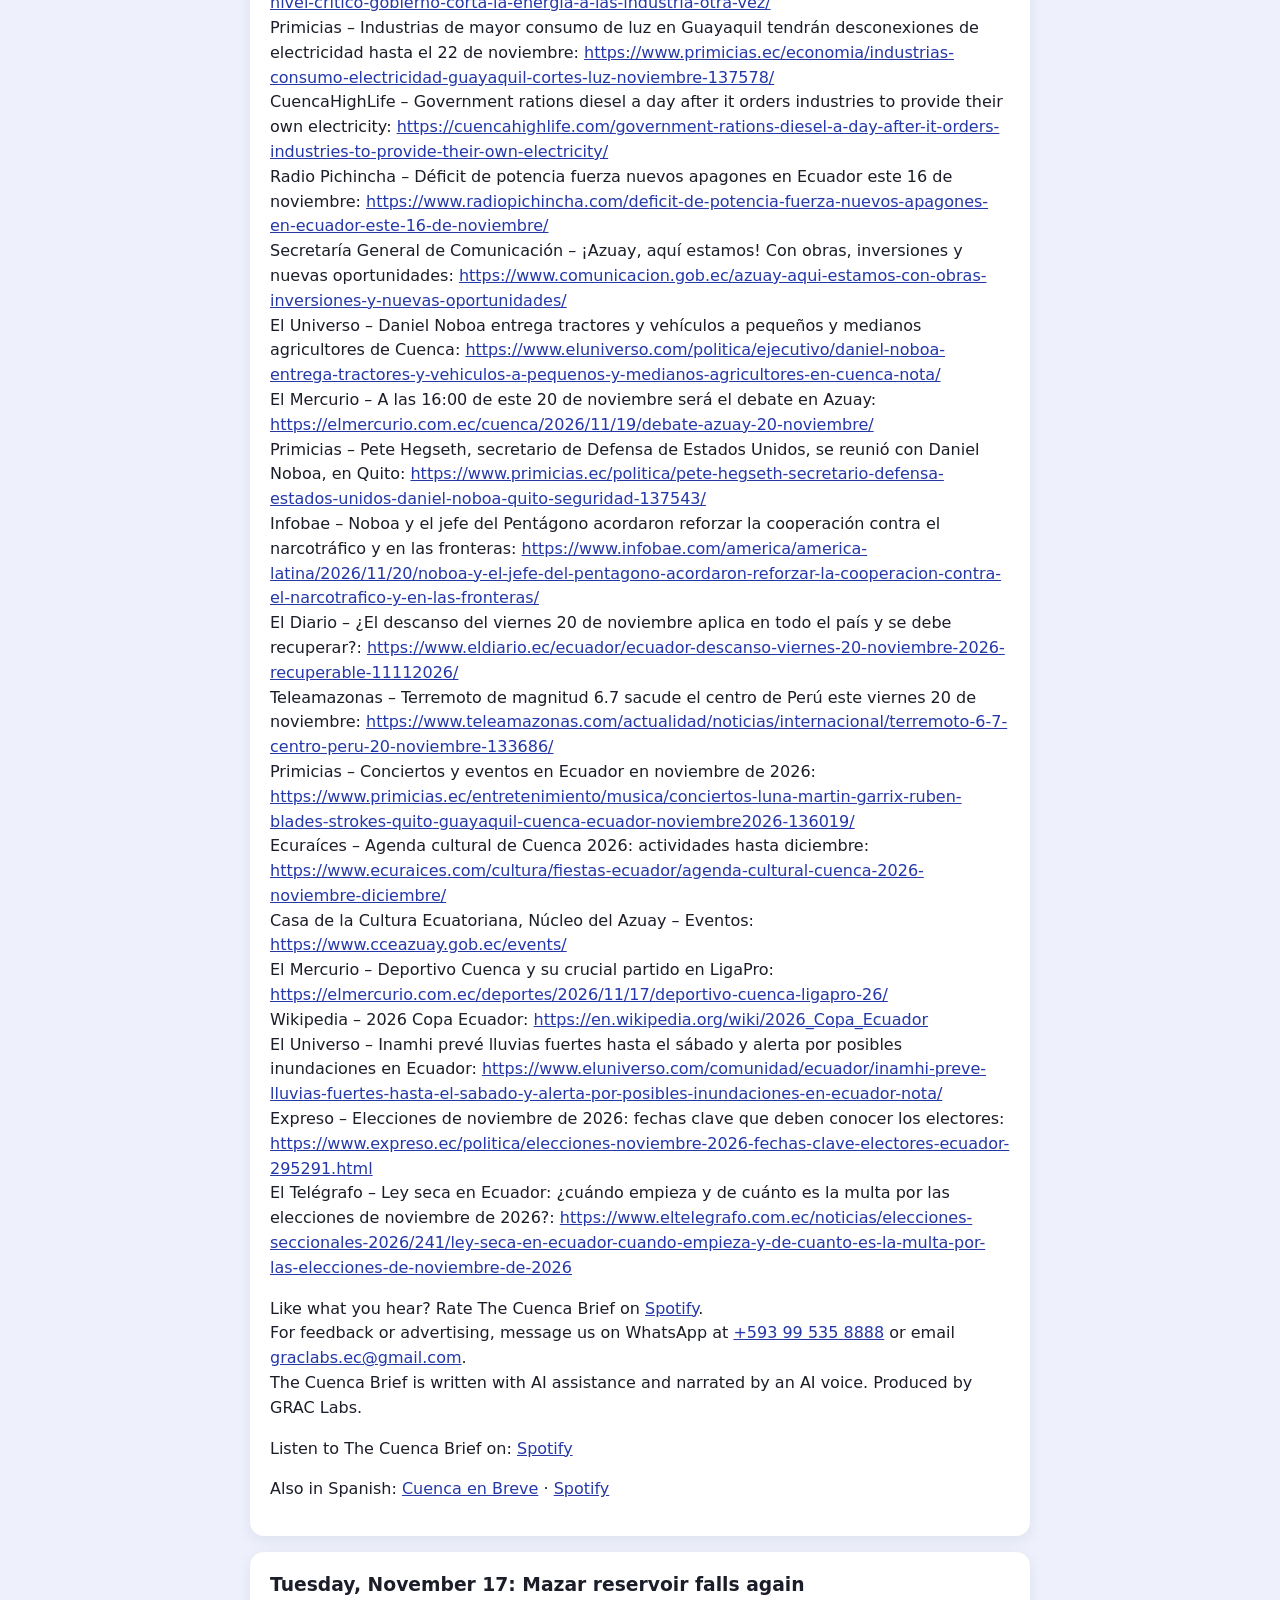
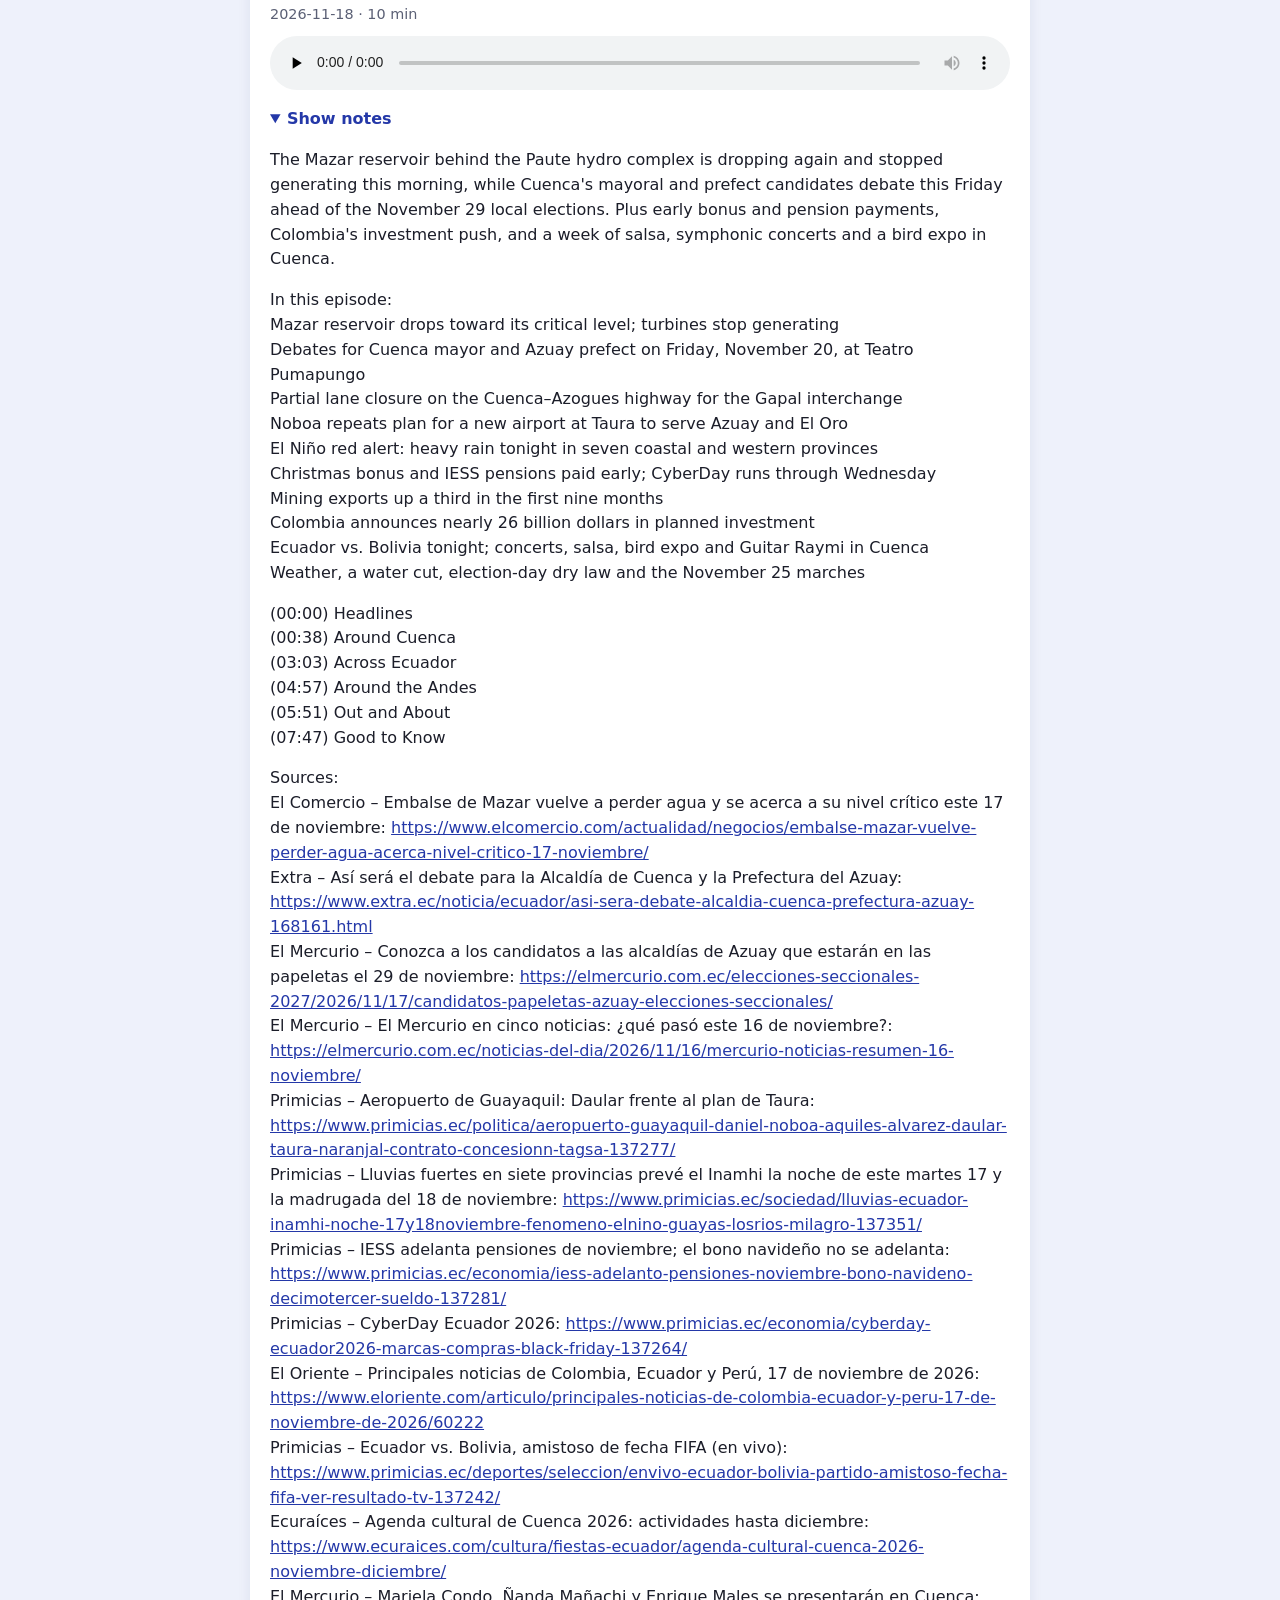
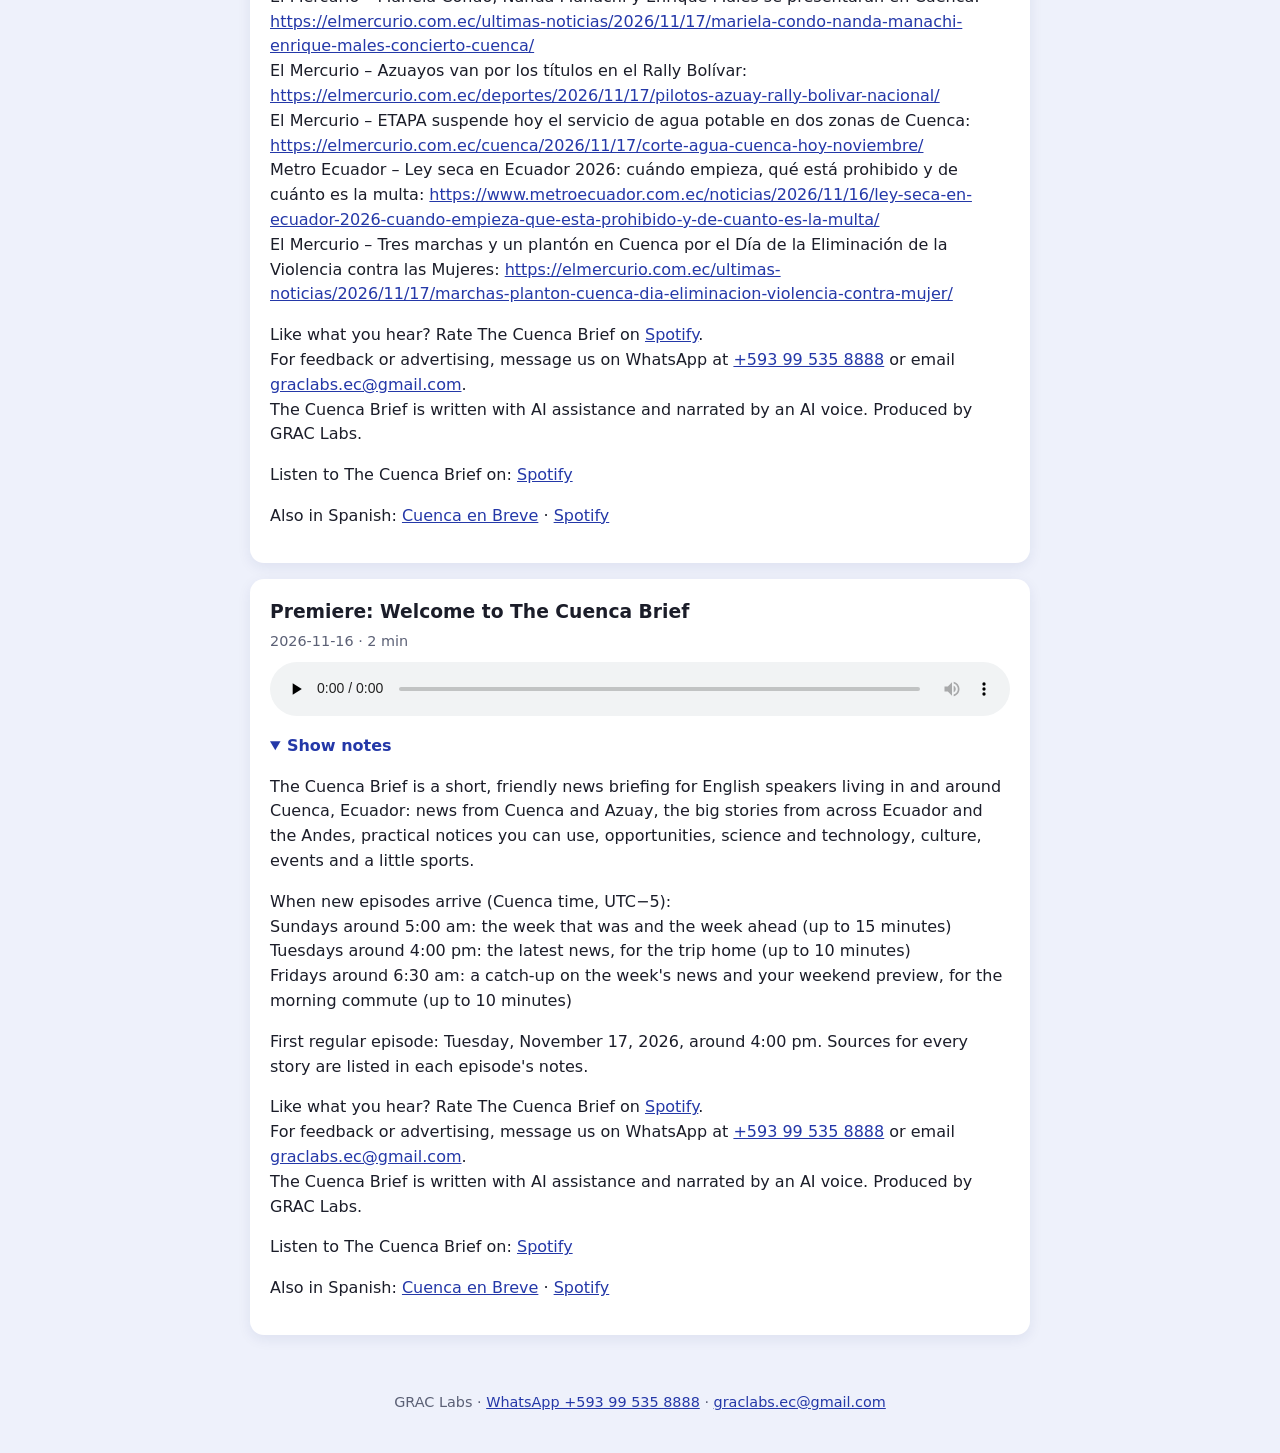
==== commit c367044f: "Publish episodes 2026-11-20 Co-Authored-By: Claude Opus 5.5 <noreply@anthropic.com> Claude-Session: " ====
--- a/cuenca-brief/index.html
+++ b/cuenca-brief/index.html
@@ -22,6 +22,19 @@
 </header>
 <main>
 <h2>Episodes</h2>
+<article class="ep" id="cuenca-brief-2026-11-20">
+<h3>Friday, November 20: Rivers cut off Chaucha and Molleturo</h3>
+<p class="meta">2026-11-21 · 8 min</p>
+<audio controls preload="none" src="https://graclabs-ec.github.io/cuenca-brief/audio/cuenca-brief-2026-11-20.mp3"></audio>
+<details open><summary>Show notes</summary>
+<p>Swollen rivers have damaged bridges and isolated communities in Chaucha and Molleturo, while heavy rain flooded northern Cuenca and big industries stay off the power grid until Sunday night as Mazar keeps falling. Plus the US defense secretary's meeting with President Noboa, and a weekend of indie music, birds, dance and Deportivo Cuenca on the road.</p>
+<p>In this episode:<br>Rising rivers damage bridges and isolate communities in Chaucha and Molleturo<br>Thursday downpour floods streets in northern Cuenca<br>Large industries off the grid until Sunday midnight; diesel rationing reported<br>Noboa in Cuenca: farm equipment, water projects for Gualaceo and Sígsig, renovated Jefferson Pérez track<br>Cuenca mayor and Azuay prefect debates ahead of the November 29 elections<br>US Defense Secretary Pete Hegseth meets Noboa in Quito<br>Non-recoverable rest day across Ecuador for the Loja arts festival<br>Magnitude 6.7 earthquake in central Peru<br>Weekend: Guambra Sound at Teatro Pumapungo, bird expo, Cuerpos Elementales dance festival, Colibrí exhibition<br>Deportivo Cuenca visits Técnico Universitario in Ambato<br>Inamhi rain advisory, election silence and dry-law dates</p>
+<p>(00:00) Headlines<br>(00:42) Around Cuenca<br>(03:24) Across Ecuador<br>(04:23) Weekend in Cuenca<br>(06:29) Good to Know</p>
+<p>Sources:<br>El Mercurio – Crecientes destruyen puentes y dejan comunidades aisladas en Chaucha y Molleturo, en Cuenca: <a href="https://elmercurio.com.ec/region/2026/11/19/rios-chaucha-molleturo-cuenca/">https://elmercurio.com.ec/region/2026/11/19/rios-chaucha-molleturo-cuenca/</a><br>El Mercurio – Azuay registra 84 emergencias por efectos del invierno: <a href="https://elmercurio.com.ec/cuenca/2026/11/19/azuay-registra-emergencias-efectos-invierno/">https://elmercurio.com.ec/cuenca/2026/11/19/azuay-registra-emergencias-efectos-invierno/</a><br>El Mercurio – Lluvias provocan inundaciones en varios sectores de Cuenca: <a href="https://elmercurio.com.ec/cuenca/2026/11/19/lluvias-inundaciones-norte-cuenca/">https://elmercurio.com.ec/cuenca/2026/11/19/lluvias-inundaciones-norte-cuenca/</a><br>El Universo – Lluvia anega calles del norte de Cuenca: <a href="https://www.eluniverso.com/comunidad/ecuador/lluvia-anega-calles-del-norte-de-cuenca-nota/">https://www.eluniverso.com/comunidad/ecuador/lluvia-anega-calles-del-norte-de-cuenca-nota/</a><br>La República – Mazar, a 4,6 metros del nivel crítico: Gobierno corta la energía a las industrias otra vez: <a href="https://www.larepublica.ec/blog/2026/11/20/mazar-a-46-metros-del-nivel-critico-gobierno-corta-la-energia-a-las-industria-otra-vez/">https://www.larepublica.ec/blog/2026/11/20/mazar-a-46-metros-del-nivel-critico-gobierno-corta-la-energia-a-las-industria-otra-vez/</a><br>Primicias – Industrias de mayor consumo de luz en Guayaquil tendrán desconexiones de electricidad hasta el 22 de noviembre: <a href="https://www.primicias.ec/economia/industrias-consumo-electricidad-guayaquil-cortes-luz-noviembre-137578/">https://www.primicias.ec/economia/industrias-consumo-electricidad-guayaquil-cortes-luz-noviembre-137578/</a><br>CuencaHighLife – Government rations diesel a day after it orders industries to provide their own electricity: <a href="https://cuencahighlife.com/government-rations-diesel-a-day-after-it-orders-industries-to-provide-their-own-electricity/">https://cuencahighlife.com/government-rations-diesel-a-day-after-it-orders-industries-to-provide-their-own-electricity/</a><br>Radio Pichincha – Déficit de potencia fuerza nuevos apagones en Ecuador este 16 de noviembre: <a href="https://www.radiopichincha.com/deficit-de-potencia-fuerza-nuevos-apagones-en-ecuador-este-16-de-noviembre/">https://www.radiopichincha.com/deficit-de-potencia-fuerza-nuevos-apagones-en-ecuador-este-16-de-noviembre/</a><br>Secretaría General de Comunicación – ¡Azuay, aquí estamos! Con obras, inversiones y nuevas oportunidades: <a href="https://www.comunicacion.gob.ec/azuay-aqui-estamos-con-obras-inversiones-y-nuevas-oportunidades/">https://www.comunicacion.gob.ec/azuay-aqui-estamos-con-obras-inversiones-y-nuevas-oportunidades/</a><br>El Universo – Daniel Noboa entrega tractores y vehículos a pequeños y medianos agricultores de Cuenca: <a href="https://www.eluniverso.com/politica/ejecutivo/daniel-noboa-entrega-tractores-y-vehiculos-a-pequenos-y-medianos-agricultores-en-cuenca-nota/">https://www.eluniverso.com/politica/ejecutivo/daniel-noboa-entrega-tractores-y-vehiculos-a-pequenos-y-medianos-agricultores-en-cuenca-nota/</a><br>El Mercurio – A las 16:00 de este 20 de noviembre será el debate en Azuay: <a href="https://elmercurio.com.ec/cuenca/2026/11/19/debate-azuay-20-noviembre/">https://elmercurio.com.ec/cuenca/2026/11/19/debate-azuay-20-noviembre/</a><br>Primicias – Pete Hegseth, secretario de Defensa de Estados Unidos, se reunió con Daniel Noboa, en Quito: <a href="https://www.primicias.ec/politica/pete-hegseth-secretario-defensa-estados-unidos-daniel-noboa-quito-seguridad-137543/">https://www.primicias.ec/politica/pete-hegseth-secretario-defensa-estados-unidos-daniel-noboa-quito-seguridad-137543/</a><br>Infobae – Noboa y el jefe del Pentágono acordaron reforzar la cooperación contra el narcotráfico y en las fronteras: <a href="https://www.infobae.com/america/america-latina/2026/11/20/noboa-y-el-jefe-del-pentagono-acordaron-reforzar-la-cooperacion-contra-el-narcotrafico-y-en-las-fronteras/">https://www.infobae.com/america/america-latina/2026/11/20/noboa-y-el-jefe-del-pentagono-acordaron-reforzar-la-cooperacion-contra-el-narcotrafico-y-en-las-fronteras/</a><br>El Diario – ¿El descanso del viernes 20 de noviembre aplica en todo el país y se debe recuperar?: <a href="https://www.eldiario.ec/ecuador/ecuador-descanso-viernes-20-noviembre-2026-recuperable-11112026/">https://www.eldiario.ec/ecuador/ecuador-descanso-viernes-20-noviembre-2026-recuperable-11112026/</a><br>Teleamazonas – Terremoto de magnitud 6.7 sacude el centro de Perú este viernes 20 de noviembre: <a href="https://www.teleamazonas.com/actualidad/noticias/internacional/terremoto-6-7-centro-peru-20-noviembre-133686/">https://www.teleamazonas.com/actualidad/noticias/internacional/terremoto-6-7-centro-peru-20-noviembre-133686/</a><br>Primicias – Conciertos y eventos en Ecuador en noviembre de 2026: <a href="https://www.primicias.ec/entretenimiento/musica/conciertos-luna-martin-garrix-ruben-blades-strokes-quito-guayaquil-cuenca-ecuador-noviembre2026-136019/">https://www.primicias.ec/entretenimiento/musica/conciertos-luna-martin-garrix-ruben-blades-strokes-quito-guayaquil-cuenca-ecuador-noviembre2026-136019/</a><br>Ecuraíces – Agenda cultural de Cuenca 2026: actividades hasta diciembre: <a href="https://www.ecuraices.com/cultura/fiestas-ecuador/agenda-cultural-cuenca-2026-noviembre-diciembre/">https://www.ecuraices.com/cultura/fiestas-ecuador/agenda-cultural-cuenca-2026-noviembre-diciembre/</a><br>Casa de la Cultura Ecuatoriana, Núcleo del Azuay – Eventos: <a href="https://www.cceazuay.gob.ec/events/">https://www.cceazuay.gob.ec/events/</a><br>El Mercurio – Deportivo Cuenca y su crucial partido en LigaPro: <a href="https://elmercurio.com.ec/deportes/2026/11/17/deportivo-cuenca-ligapro-26/">https://elmercurio.com.ec/deportes/2026/11/17/deportivo-cuenca-ligapro-26/</a><br>Wikipedia – 2026 Copa Ecuador: <a href="https://en.wikipedia.org/wiki/2026_Copa_Ecuador">https://en.wikipedia.org/wiki/2026_Copa_Ecuador</a><br>El Universo – Inamhi prevé lluvias fuertes hasta el sábado y alerta por posibles inundaciones en Ecuador: <a href="https://www.eluniverso.com/comunidad/ecuador/inamhi-preve-lluvias-fuertes-hasta-el-sabado-y-alerta-por-posibles-inundaciones-en-ecuador-nota/">https://www.eluniverso.com/comunidad/ecuador/inamhi-preve-lluvias-fuertes-hasta-el-sabado-y-alerta-por-posibles-inundaciones-en-ecuador-nota/</a><br>Expreso – Elecciones de noviembre de 2026: fechas clave que deben conocer los electores: <a href="https://www.expreso.ec/politica/elecciones-noviembre-2026-fechas-clave-electores-ecuador-295291.html">https://www.expreso.ec/politica/elecciones-noviembre-2026-fechas-clave-electores-ecuador-295291.html</a><br>El Telégrafo – Ley seca en Ecuador: ¿cuándo empieza y de cuánto es la multa por las elecciones de noviembre de 2026?: <a href="https://www.eltelegrafo.com.ec/noticias/elecciones-seccionales-2026/241/ley-seca-en-ecuador-cuando-empieza-y-de-cuanto-es-la-multa-por-las-elecciones-de-noviembre-de-2026">https://www.eltelegrafo.com.ec/noticias/elecciones-seccionales-2026/241/ley-seca-en-ecuador-cuando-empieza-y-de-cuanto-es-la-multa-por-las-elecciones-de-noviembre-de-2026</a></p>
+<p>Like what you hear? Rate The Cuenca Brief on <a href="https://open.spotify.com/show/4k85HHAMbFI3YRl0Lm7GF2">Spotify</a>.<br>For feedback or advertising, message us on WhatsApp at <a href="https://wa.me/593995358888">+593 99 535 8888</a> or email <a href="mailto:graclabs.ec@gmail.com">graclabs.ec@gmail.com</a>.<br>The Cuenca Brief is written with AI assistance and narrated by an AI voice. Produced by GRAC Labs.</p>
+<p>Listen to The Cuenca Brief on: <a href="https://open.spotify.com/show/4k85HHAMbFI3YRl0Lm7GF2">Spotify</a></p><p>Also in Spanish: <a href="https://graclabs-ec.github.io/cuenca-en-breve/#cuenca-en-breve-2026-11-20">Cuenca en Breve</a> · <a href="https://open.spotify.com/show/3o3nURnLz0GW8mWpZXSPOW">Spotify</a></p>
+</details>
+</article>
 <article class="ep" id="cuenca-brief-2026-11-17">
 <h3>Tuesday, November 17: Mazar reservoir falls again</h3>
 <p class="meta">2026-11-18 · 10 min</p>
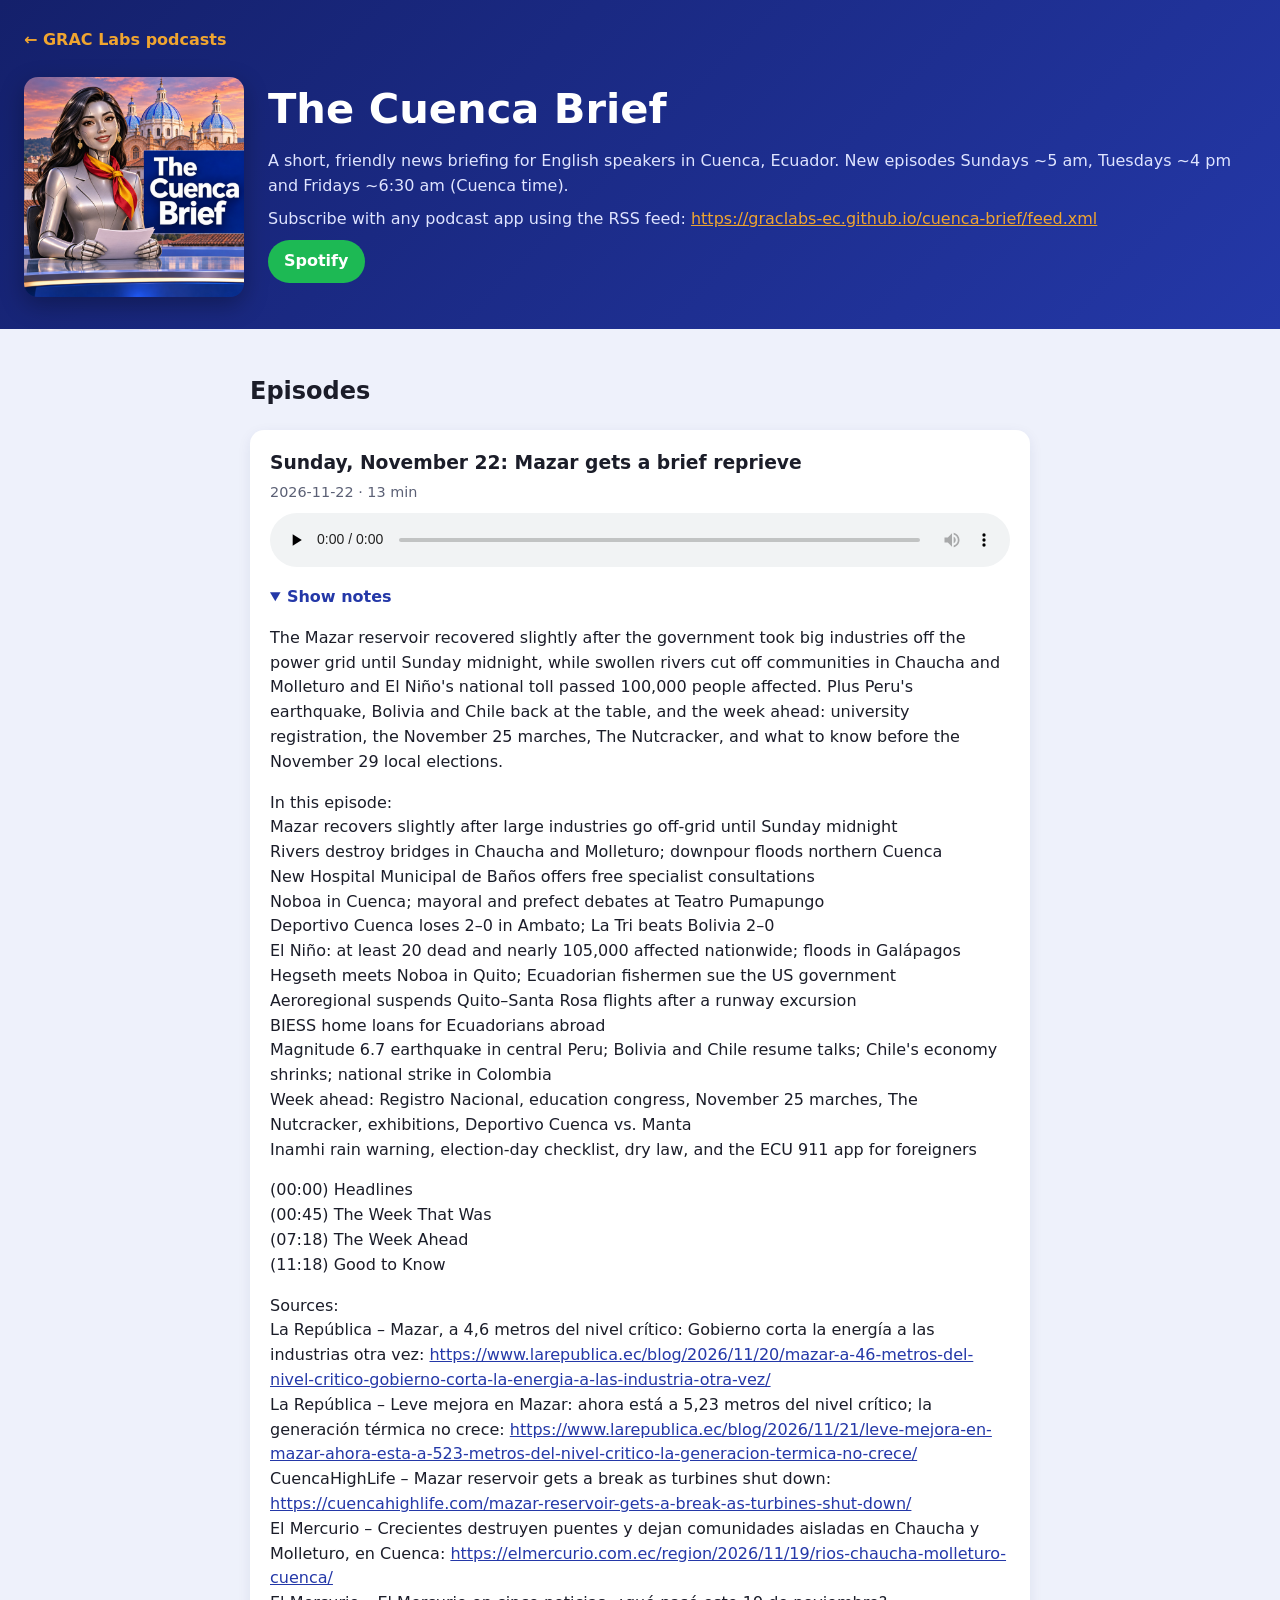
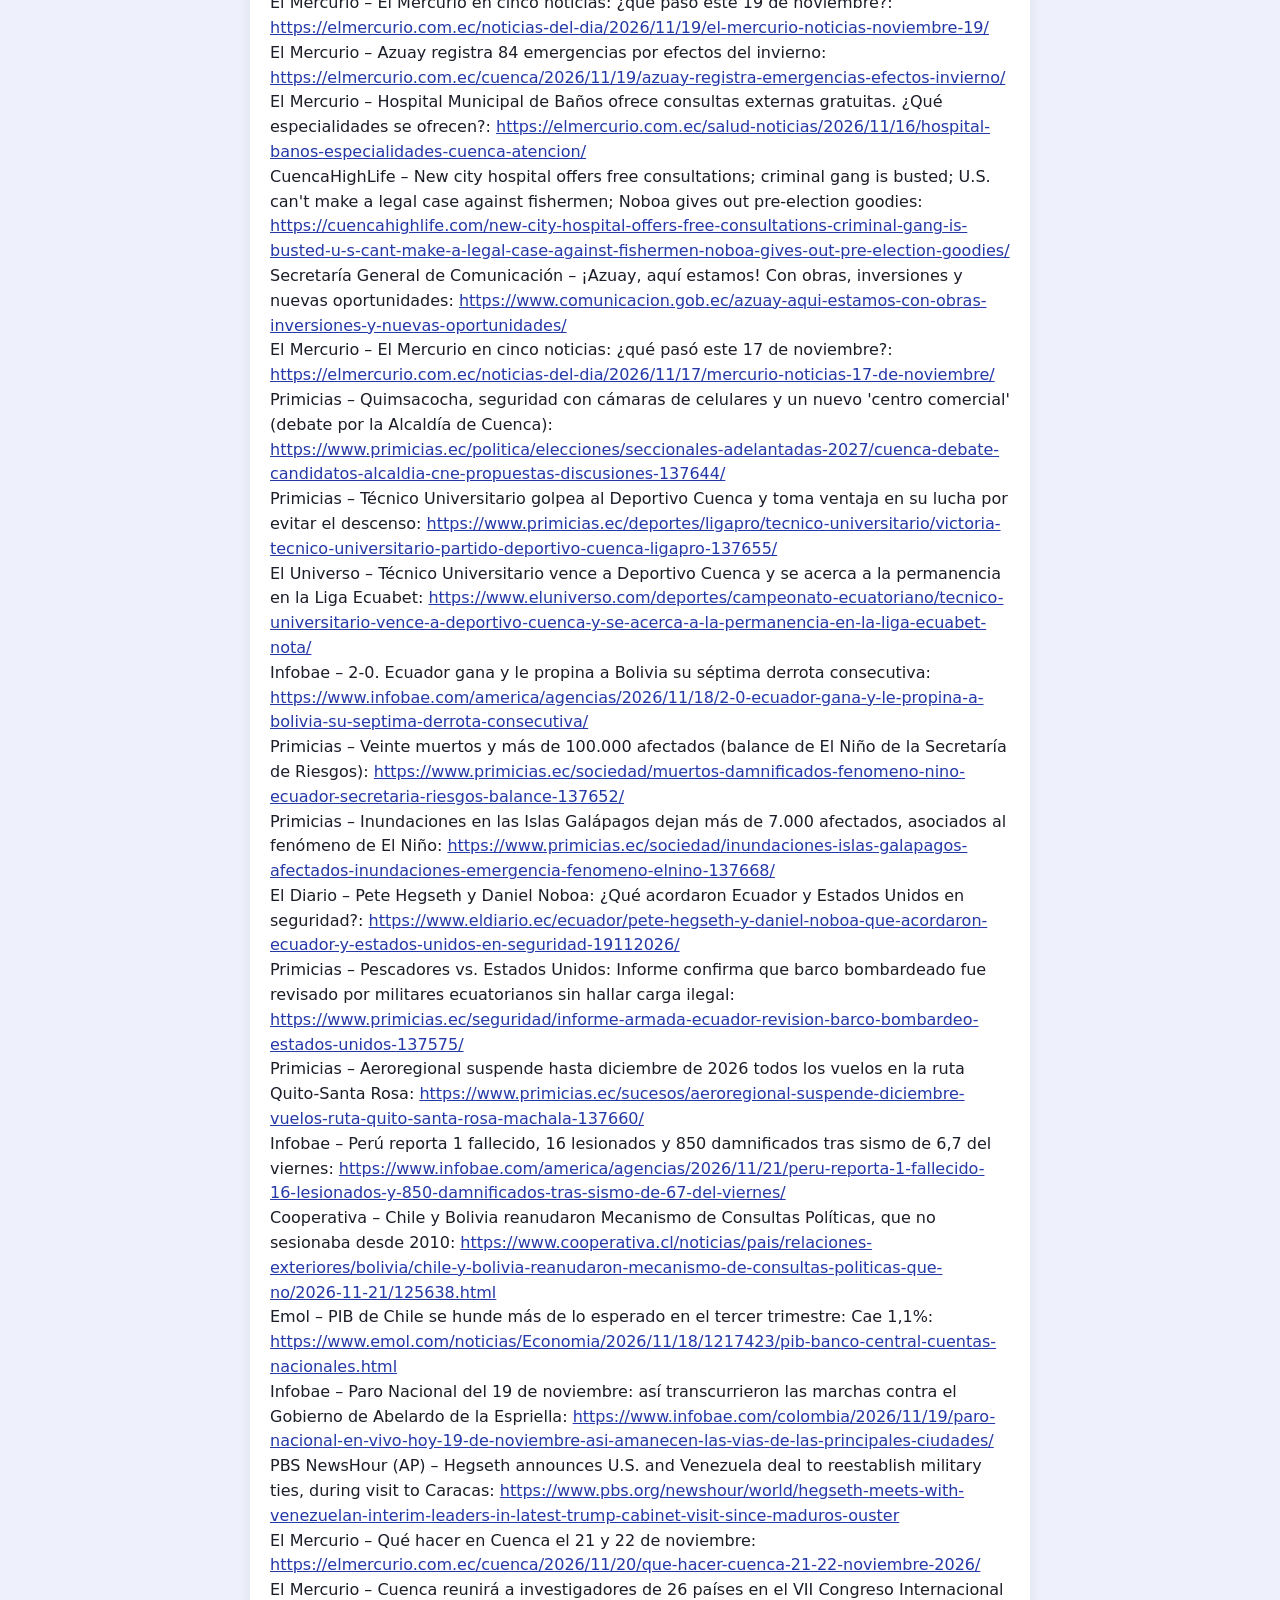
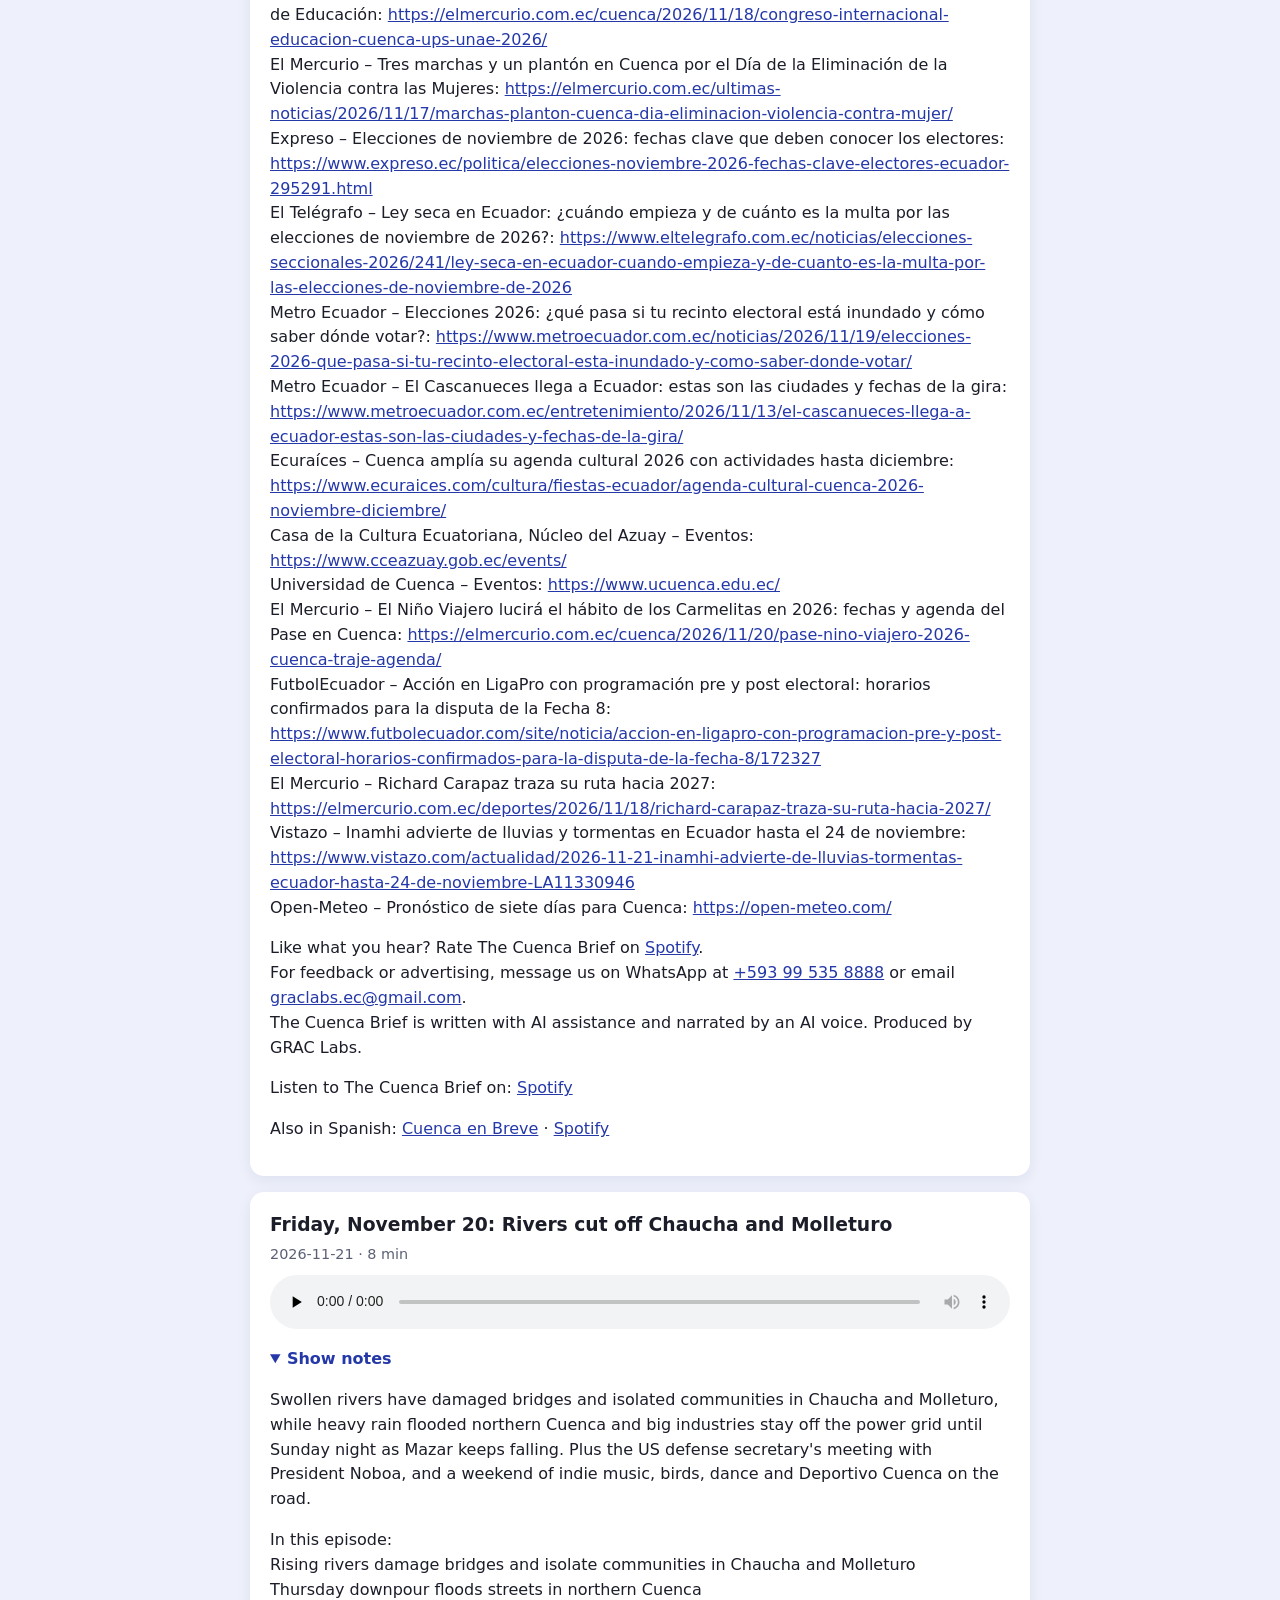
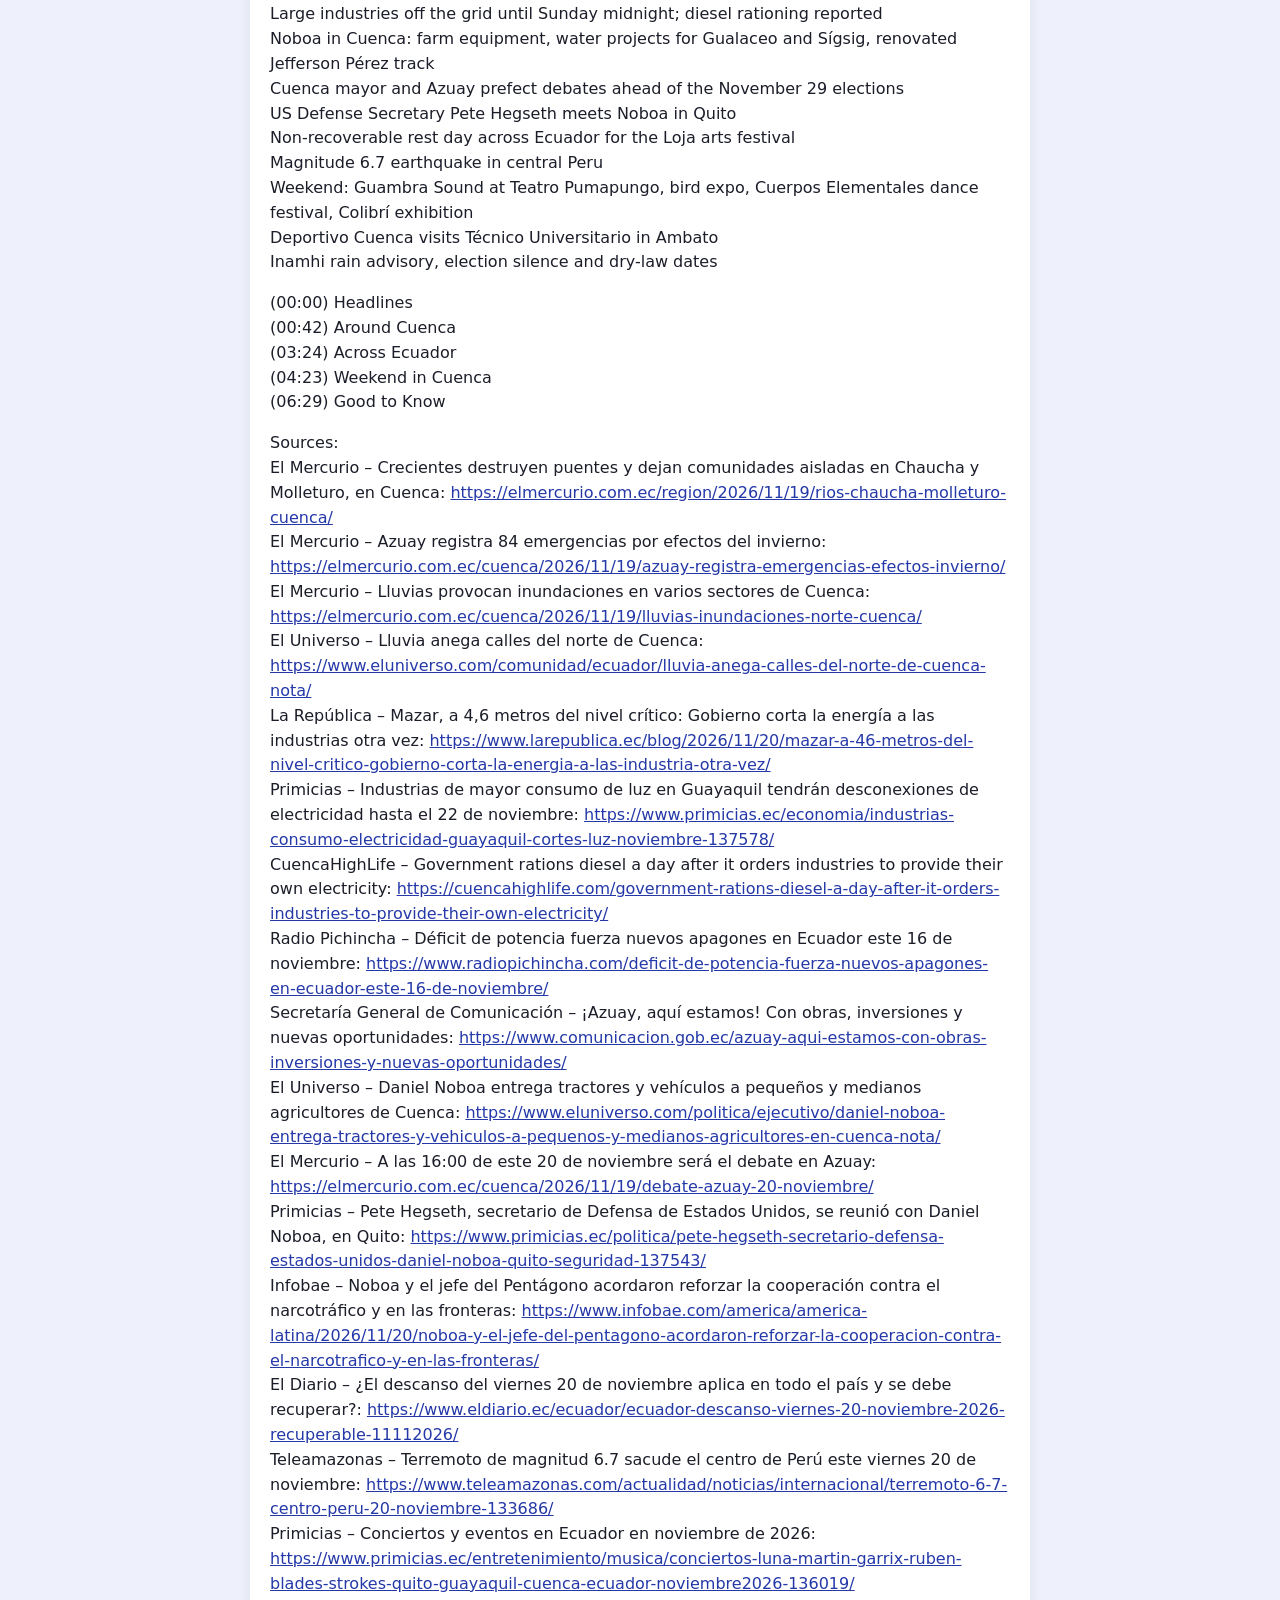
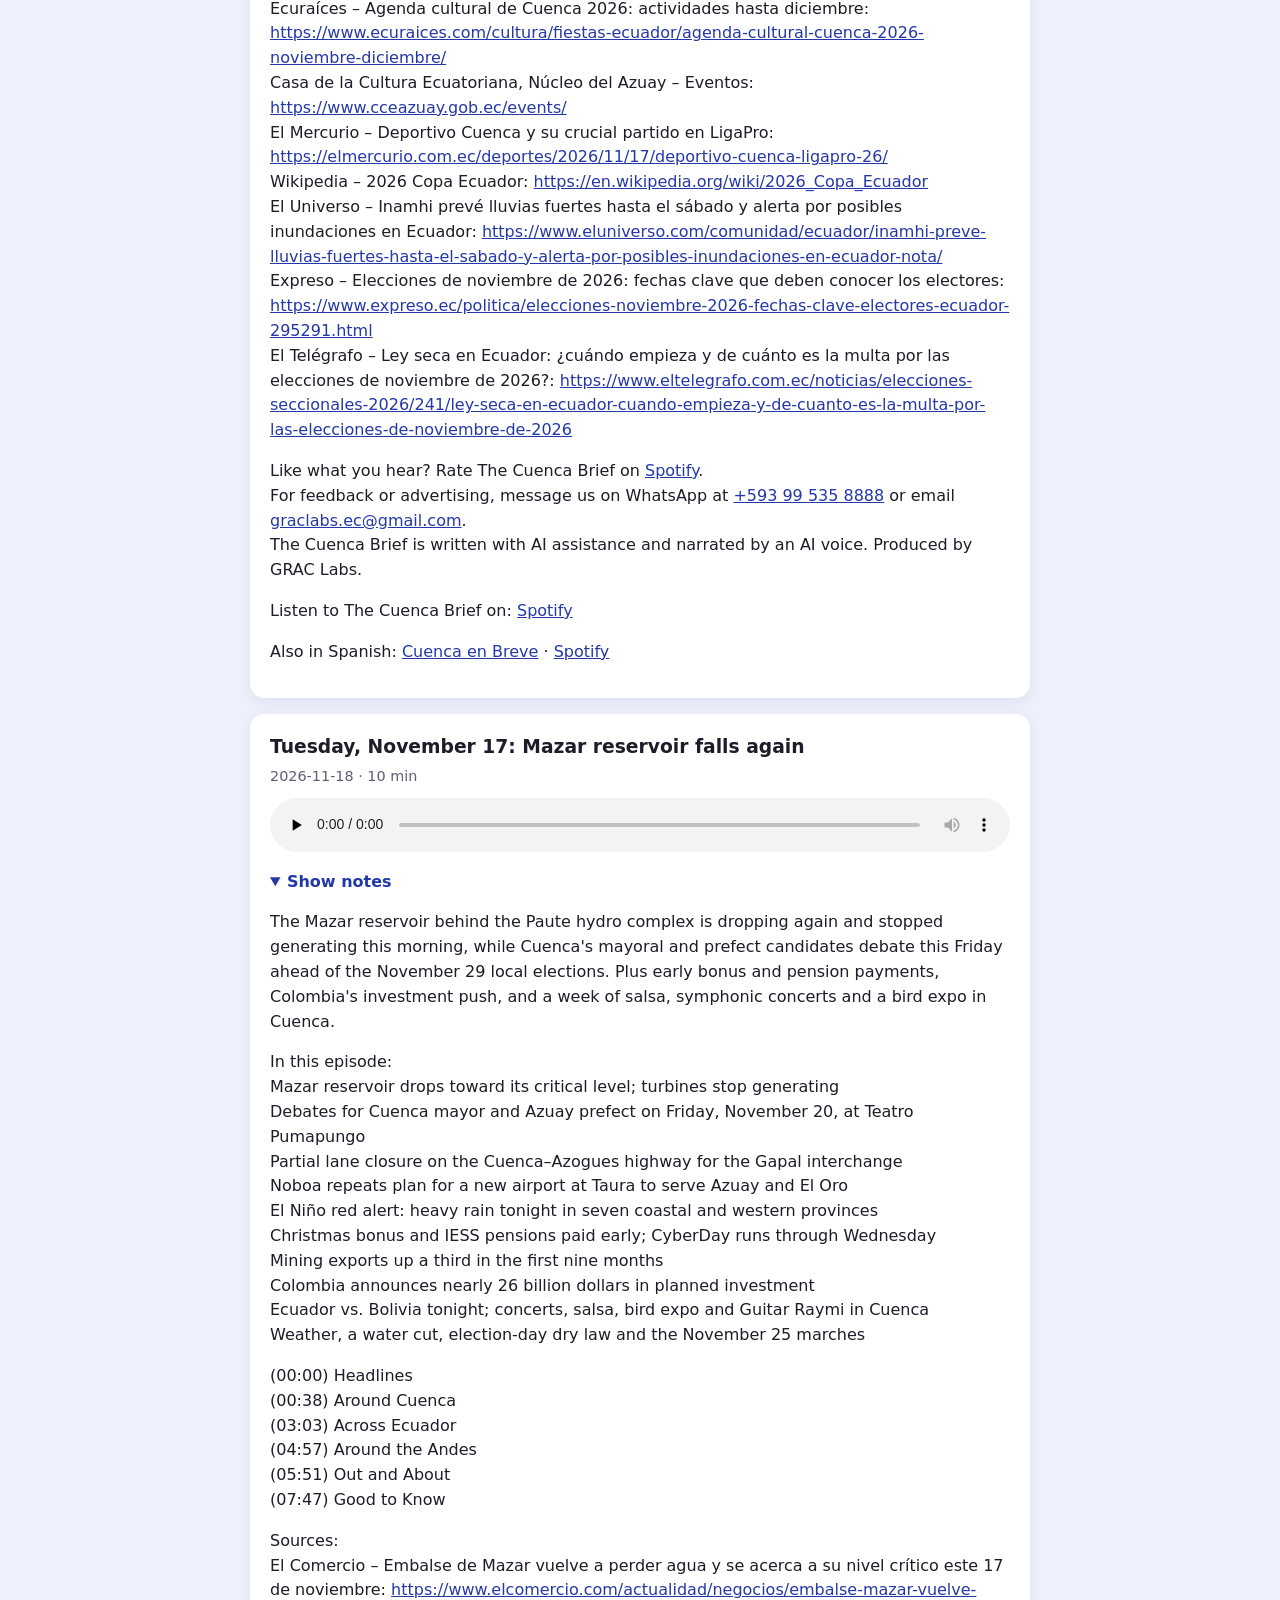
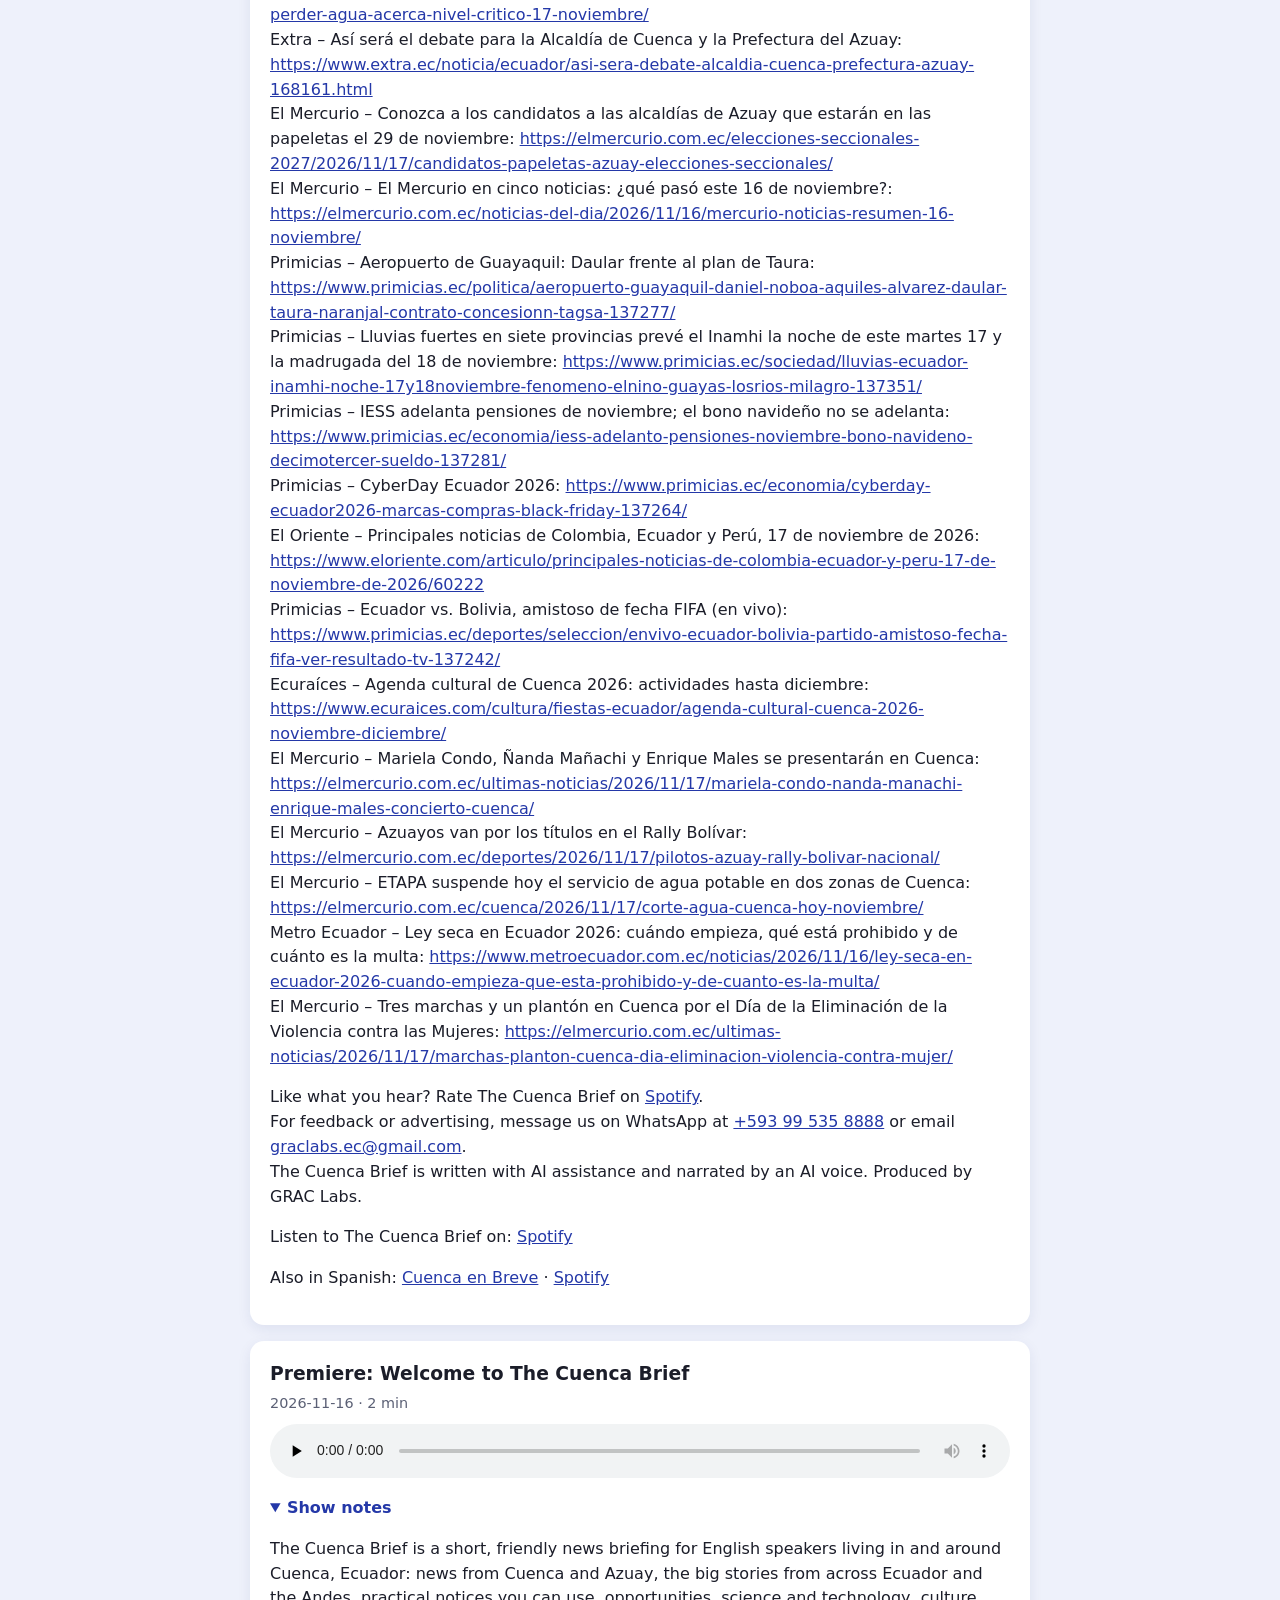
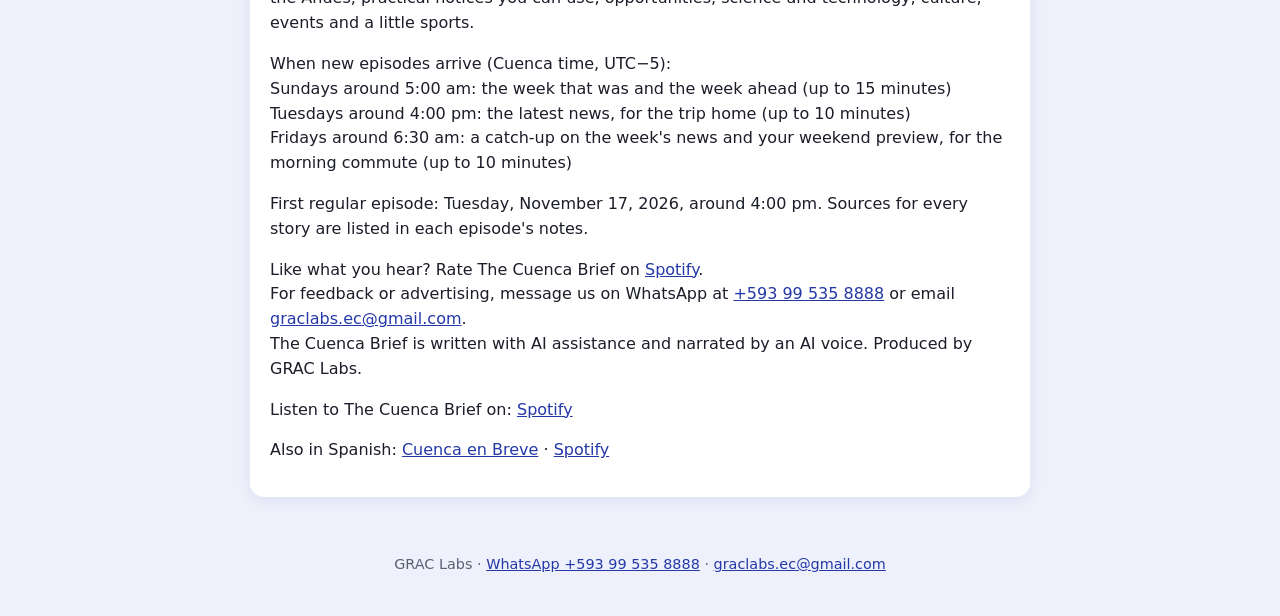
==== commit c7ebb095: "Publish episodes 2026-11-22 Co-Authored-By: Claude Opus 5.5 <noreply@anthropic.com> Claude-Session: " ====
--- a/cuenca-brief/index.html
+++ b/cuenca-brief/index.html
@@ -22,6 +22,19 @@
 </header>
 <main>
 <h2>Episodes</h2>
+<article class="ep" id="cuenca-brief-2026-11-22">
+<h3>Sunday, November 22: Mazar gets a brief reprieve</h3>
+<p class="meta">2026-11-22 · 13 min</p>
+<audio controls preload="none" src="https://graclabs-ec.github.io/cuenca-brief/audio/cuenca-brief-2026-11-22.mp3"></audio>
+<details open><summary>Show notes</summary>
+<p>The Mazar reservoir recovered slightly after the government took big industries off the power grid until Sunday midnight, while swollen rivers cut off communities in Chaucha and Molleturo and El Niño's national toll passed 100,000 people affected. Plus Peru's earthquake, Bolivia and Chile back at the table, and the week ahead: university registration, the November 25 marches, The Nutcracker, and what to know before the November 29 local elections.</p>
+<p>In this episode:<br>Mazar recovers slightly after large industries go off-grid until Sunday midnight<br>Rivers destroy bridges in Chaucha and Molleturo; downpour floods northern Cuenca<br>New Hospital Municipal de Baños offers free specialist consultations<br>Noboa in Cuenca; mayoral and prefect debates at Teatro Pumapungo<br>Deportivo Cuenca loses 2–0 in Ambato; La Tri beats Bolivia 2–0<br>El Niño: at least 20 dead and nearly 105,000 affected nationwide; floods in Galápagos<br>Hegseth meets Noboa in Quito; Ecuadorian fishermen sue the US government<br>Aeroregional suspends Quito–Santa Rosa flights after a runway excursion<br>BIESS home loans for Ecuadorians abroad<br>Magnitude 6.7 earthquake in central Peru; Bolivia and Chile resume talks; Chile's economy shrinks; national strike in Colombia<br>Week ahead: Registro Nacional, education congress, November 25 marches, The Nutcracker, exhibitions, Deportivo Cuenca vs. Manta<br>Inamhi rain warning, election-day checklist, dry law, and the ECU 911 app for foreigners</p>
+<p>(00:00) Headlines<br>(00:45) The Week That Was<br>(07:18) The Week Ahead<br>(11:18) Good to Know</p>
+<p>Sources:<br>La República – Mazar, a 4,6 metros del nivel crítico: Gobierno corta la energía a las industrias otra vez: <a href="https://www.larepublica.ec/blog/2026/11/20/mazar-a-46-metros-del-nivel-critico-gobierno-corta-la-energia-a-las-industria-otra-vez/">https://www.larepublica.ec/blog/2026/11/20/mazar-a-46-metros-del-nivel-critico-gobierno-corta-la-energia-a-las-industria-otra-vez/</a><br>La República – Leve mejora en Mazar: ahora está a 5,23 metros del nivel crítico; la generación térmica no crece: <a href="https://www.larepublica.ec/blog/2026/11/21/leve-mejora-en-mazar-ahora-esta-a-523-metros-del-nivel-critico-la-generacion-termica-no-crece/">https://www.larepublica.ec/blog/2026/11/21/leve-mejora-en-mazar-ahora-esta-a-523-metros-del-nivel-critico-la-generacion-termica-no-crece/</a><br>CuencaHighLife – Mazar reservoir gets a break as turbines shut down: <a href="https://cuencahighlife.com/mazar-reservoir-gets-a-break-as-turbines-shut-down/">https://cuencahighlife.com/mazar-reservoir-gets-a-break-as-turbines-shut-down/</a><br>El Mercurio – Crecientes destruyen puentes y dejan comunidades aisladas en Chaucha y Molleturo, en Cuenca: <a href="https://elmercurio.com.ec/region/2026/11/19/rios-chaucha-molleturo-cuenca/">https://elmercurio.com.ec/region/2026/11/19/rios-chaucha-molleturo-cuenca/</a><br>El Mercurio – El Mercurio en cinco noticias: ¿qué pasó este 19 de noviembre?: <a href="https://elmercurio.com.ec/noticias-del-dia/2026/11/19/el-mercurio-noticias-noviembre-19/">https://elmercurio.com.ec/noticias-del-dia/2026/11/19/el-mercurio-noticias-noviembre-19/</a><br>El Mercurio – Azuay registra 84 emergencias por efectos del invierno: <a href="https://elmercurio.com.ec/cuenca/2026/11/19/azuay-registra-emergencias-efectos-invierno/">https://elmercurio.com.ec/cuenca/2026/11/19/azuay-registra-emergencias-efectos-invierno/</a><br>El Mercurio – Hospital Municipal de Baños ofrece consultas externas gratuitas. ¿Qué especialidades se ofrecen?: <a href="https://elmercurio.com.ec/salud-noticias/2026/11/16/hospital-banos-especialidades-cuenca-atencion/">https://elmercurio.com.ec/salud-noticias/2026/11/16/hospital-banos-especialidades-cuenca-atencion/</a><br>CuencaHighLife – New city hospital offers free consultations; criminal gang is busted; U.S. can't make a legal case against fishermen; Noboa gives out pre-election goodies: <a href="https://cuencahighlife.com/new-city-hospital-offers-free-consultations-criminal-gang-is-busted-u-s-cant-make-a-legal-case-against-fishermen-noboa-gives-out-pre-election-goodies/">https://cuencahighlife.com/new-city-hospital-offers-free-consultations-criminal-gang-is-busted-u-s-cant-make-a-legal-case-against-fishermen-noboa-gives-out-pre-election-goodies/</a><br>Secretaría General de Comunicación – ¡Azuay, aquí estamos! Con obras, inversiones y nuevas oportunidades: <a href="https://www.comunicacion.gob.ec/azuay-aqui-estamos-con-obras-inversiones-y-nuevas-oportunidades/">https://www.comunicacion.gob.ec/azuay-aqui-estamos-con-obras-inversiones-y-nuevas-oportunidades/</a><br>El Mercurio – El Mercurio en cinco noticias: ¿qué pasó este 17 de noviembre?: <a href="https://elmercurio.com.ec/noticias-del-dia/2026/11/17/mercurio-noticias-17-de-noviembre/">https://elmercurio.com.ec/noticias-del-dia/2026/11/17/mercurio-noticias-17-de-noviembre/</a><br>Primicias – Quimsacocha, seguridad con cámaras de celulares y un nuevo 'centro comercial' (debate por la Alcaldía de Cuenca): <a href="https://www.primicias.ec/politica/elecciones/seccionales-adelantadas-2027/cuenca-debate-candidatos-alcaldia-cne-propuestas-discusiones-137644/">https://www.primicias.ec/politica/elecciones/seccionales-adelantadas-2027/cuenca-debate-candidatos-alcaldia-cne-propuestas-discusiones-137644/</a><br>Primicias – Técnico Universitario golpea al Deportivo Cuenca y toma ventaja en su lucha por evitar el descenso: <a href="https://www.primicias.ec/deportes/ligapro/tecnico-universitario/victoria-tecnico-universitario-partido-deportivo-cuenca-ligapro-137655/">https://www.primicias.ec/deportes/ligapro/tecnico-universitario/victoria-tecnico-universitario-partido-deportivo-cuenca-ligapro-137655/</a><br>El Universo – Técnico Universitario vence a Deportivo Cuenca y se acerca a la permanencia en la Liga Ecuabet: <a href="https://www.eluniverso.com/deportes/campeonato-ecuatoriano/tecnico-universitario-vence-a-deportivo-cuenca-y-se-acerca-a-la-permanencia-en-la-liga-ecuabet-nota/">https://www.eluniverso.com/deportes/campeonato-ecuatoriano/tecnico-universitario-vence-a-deportivo-cuenca-y-se-acerca-a-la-permanencia-en-la-liga-ecuabet-nota/</a><br>Infobae – 2-0. Ecuador gana y le propina a Bolivia su séptima derrota consecutiva: <a href="https://www.infobae.com/america/agencias/2026/11/18/2-0-ecuador-gana-y-le-propina-a-bolivia-su-septima-derrota-consecutiva/">https://www.infobae.com/america/agencias/2026/11/18/2-0-ecuador-gana-y-le-propina-a-bolivia-su-septima-derrota-consecutiva/</a><br>Primicias – Veinte muertos y más de 100.000 afectados (balance de El Niño de la Secretaría de Riesgos): <a href="https://www.primicias.ec/sociedad/muertos-damnificados-fenomeno-nino-ecuador-secretaria-riesgos-balance-137652/">https://www.primicias.ec/sociedad/muertos-damnificados-fenomeno-nino-ecuador-secretaria-riesgos-balance-137652/</a><br>Primicias – Inundaciones en las Islas Galápagos dejan más de 7.000 afectados, asociados al fenómeno de El Niño: <a href="https://www.primicias.ec/sociedad/inundaciones-islas-galapagos-afectados-inundaciones-emergencia-fenomeno-elnino-137668/">https://www.primicias.ec/sociedad/inundaciones-islas-galapagos-afectados-inundaciones-emergencia-fenomeno-elnino-137668/</a><br>El Diario – Pete Hegseth y Daniel Noboa: ¿Qué acordaron Ecuador y Estados Unidos en seguridad?: <a href="https://www.eldiario.ec/ecuador/pete-hegseth-y-daniel-noboa-que-acordaron-ecuador-y-estados-unidos-en-seguridad-19112026/">https://www.eldiario.ec/ecuador/pete-hegseth-y-daniel-noboa-que-acordaron-ecuador-y-estados-unidos-en-seguridad-19112026/</a><br>Primicias – Pescadores vs. Estados Unidos: Informe confirma que barco bombardeado fue revisado por militares ecuatorianos sin hallar carga ilegal: <a href="https://www.primicias.ec/seguridad/informe-armada-ecuador-revision-barco-bombardeo-estados-unidos-137575/">https://www.primicias.ec/seguridad/informe-armada-ecuador-revision-barco-bombardeo-estados-unidos-137575/</a><br>Primicias – Aeroregional suspende hasta diciembre de 2026 todos los vuelos en la ruta Quito-Santa Rosa: <a href="https://www.primicias.ec/sucesos/aeroregional-suspende-diciembre-vuelos-ruta-quito-santa-rosa-machala-137660/">https://www.primicias.ec/sucesos/aeroregional-suspende-diciembre-vuelos-ruta-quito-santa-rosa-machala-137660/</a><br>Infobae – Perú reporta 1 fallecido, 16 lesionados y 850 damnificados tras sismo de 6,7 del viernes: <a href="https://www.infobae.com/america/agencias/2026/11/21/peru-reporta-1-fallecido-16-lesionados-y-850-damnificados-tras-sismo-de-67-del-viernes/">https://www.infobae.com/america/agencias/2026/11/21/peru-reporta-1-fallecido-16-lesionados-y-850-damnificados-tras-sismo-de-67-del-viernes/</a><br>Cooperativa – Chile y Bolivia reanudaron Mecanismo de Consultas Políticas, que no sesionaba desde 2010: <a href="https://www.cooperativa.cl/noticias/pais/relaciones-exteriores/bolivia/chile-y-bolivia-reanudaron-mecanismo-de-consultas-politicas-que-no/2026-11-21/125638.html">https://www.cooperativa.cl/noticias/pais/relaciones-exteriores/bolivia/chile-y-bolivia-reanudaron-mecanismo-de-consultas-politicas-que-no/2026-11-21/125638.html</a><br>Emol – PIB de Chile se hunde más de lo esperado en el tercer trimestre: Cae 1,1%: <a href="https://www.emol.com/noticias/Economia/2026/11/18/1217423/pib-banco-central-cuentas-nacionales.html">https://www.emol.com/noticias/Economia/2026/11/18/1217423/pib-banco-central-cuentas-nacionales.html</a><br>Infobae – Paro Nacional del 19 de noviembre: así transcurrieron las marchas contra el Gobierno de Abelardo de la Espriella: <a href="https://www.infobae.com/colombia/2026/11/19/paro-nacional-en-vivo-hoy-19-de-noviembre-asi-amanecen-las-vias-de-las-principales-ciudades/">https://www.infobae.com/colombia/2026/11/19/paro-nacional-en-vivo-hoy-19-de-noviembre-asi-amanecen-las-vias-de-las-principales-ciudades/</a><br>PBS NewsHour (AP) – Hegseth announces U.S. and Venezuela deal to reestablish military ties, during visit to Caracas: <a href="https://www.pbs.org/newshour/world/hegseth-meets-with-venezuelan-interim-leaders-in-latest-trump-cabinet-visit-since-maduros-ouster">https://www.pbs.org/newshour/world/hegseth-meets-with-venezuelan-interim-leaders-in-latest-trump-cabinet-visit-since-maduros-ouster</a><br>El Mercurio – Qué hacer en Cuenca el 21 y 22 de noviembre: <a href="https://elmercurio.com.ec/cuenca/2026/11/20/que-hacer-cuenca-21-22-noviembre-2026/">https://elmercurio.com.ec/cuenca/2026/11/20/que-hacer-cuenca-21-22-noviembre-2026/</a><br>El Mercurio – Cuenca reunirá a investigadores de 26 países en el VII Congreso Internacional de Educación: <a href="https://elmercurio.com.ec/cuenca/2026/11/18/congreso-internacional-educacion-cuenca-ups-unae-2026/">https://elmercurio.com.ec/cuenca/2026/11/18/congreso-internacional-educacion-cuenca-ups-unae-2026/</a><br>El Mercurio – Tres marchas y un plantón en Cuenca por el Día de la Eliminación de la Violencia contra las Mujeres: <a href="https://elmercurio.com.ec/ultimas-noticias/2026/11/17/marchas-planton-cuenca-dia-eliminacion-violencia-contra-mujer/">https://elmercurio.com.ec/ultimas-noticias/2026/11/17/marchas-planton-cuenca-dia-eliminacion-violencia-contra-mujer/</a><br>Expreso – Elecciones de noviembre de 2026: fechas clave que deben conocer los electores: <a href="https://www.expreso.ec/politica/elecciones-noviembre-2026-fechas-clave-electores-ecuador-295291.html">https://www.expreso.ec/politica/elecciones-noviembre-2026-fechas-clave-electores-ecuador-295291.html</a><br>El Telégrafo – Ley seca en Ecuador: ¿cuándo empieza y de cuánto es la multa por las elecciones de noviembre de 2026?: <a href="https://www.eltelegrafo.com.ec/noticias/elecciones-seccionales-2026/241/ley-seca-en-ecuador-cuando-empieza-y-de-cuanto-es-la-multa-por-las-elecciones-de-noviembre-de-2026">https://www.eltelegrafo.com.ec/noticias/elecciones-seccionales-2026/241/ley-seca-en-ecuador-cuando-empieza-y-de-cuanto-es-la-multa-por-las-elecciones-de-noviembre-de-2026</a><br>Metro Ecuador – Elecciones 2026: ¿qué pasa si tu recinto electoral está inundado y cómo saber dónde votar?: <a href="https://www.metroecuador.com.ec/noticias/2026/11/19/elecciones-2026-que-pasa-si-tu-recinto-electoral-esta-inundado-y-como-saber-donde-votar/">https://www.metroecuador.com.ec/noticias/2026/11/19/elecciones-2026-que-pasa-si-tu-recinto-electoral-esta-inundado-y-como-saber-donde-votar/</a><br>Metro Ecuador – El Cascanueces llega a Ecuador: estas son las ciudades y fechas de la gira: <a href="https://www.metroecuador.com.ec/entretenimiento/2026/11/13/el-cascanueces-llega-a-ecuador-estas-son-las-ciudades-y-fechas-de-la-gira/">https://www.metroecuador.com.ec/entretenimiento/2026/11/13/el-cascanueces-llega-a-ecuador-estas-son-las-ciudades-y-fechas-de-la-gira/</a><br>Ecuraíces – Cuenca amplía su agenda cultural 2026 con actividades hasta diciembre: <a href="https://www.ecuraices.com/cultura/fiestas-ecuador/agenda-cultural-cuenca-2026-noviembre-diciembre/">https://www.ecuraices.com/cultura/fiestas-ecuador/agenda-cultural-cuenca-2026-noviembre-diciembre/</a><br>Casa de la Cultura Ecuatoriana, Núcleo del Azuay – Eventos: <a href="https://www.cceazuay.gob.ec/events/">https://www.cceazuay.gob.ec/events/</a><br>Universidad de Cuenca – Eventos: <a href="https://www.ucuenca.edu.ec/">https://www.ucuenca.edu.ec/</a><br>El Mercurio – El Niño Viajero lucirá el hábito de los Carmelitas en 2026: fechas y agenda del Pase en Cuenca: <a href="https://elmercurio.com.ec/cuenca/2026/11/20/pase-nino-viajero-2026-cuenca-traje-agenda/">https://elmercurio.com.ec/cuenca/2026/11/20/pase-nino-viajero-2026-cuenca-traje-agenda/</a><br>FutbolEcuador – Acción en LigaPro con programación pre y post electoral: horarios confirmados para la disputa de la Fecha 8: <a href="https://www.futbolecuador.com/site/noticia/accion-en-ligapro-con-programacion-pre-y-post-electoral-horarios-confirmados-para-la-disputa-de-la-fecha-8/172327">https://www.futbolecuador.com/site/noticia/accion-en-ligapro-con-programacion-pre-y-post-electoral-horarios-confirmados-para-la-disputa-de-la-fecha-8/172327</a><br>El Mercurio – Richard Carapaz traza su ruta hacia 2027: <a href="https://elmercurio.com.ec/deportes/2026/11/18/richard-carapaz-traza-su-ruta-hacia-2027/">https://elmercurio.com.ec/deportes/2026/11/18/richard-carapaz-traza-su-ruta-hacia-2027/</a><br>Vistazo – Inamhi advierte de lluvias y tormentas en Ecuador hasta el 24 de noviembre: <a href="https://www.vistazo.com/actualidad/2026-11-21-inamhi-advierte-de-lluvias-tormentas-ecuador-hasta-24-de-noviembre-LA11330946">https://www.vistazo.com/actualidad/2026-11-21-inamhi-advierte-de-lluvias-tormentas-ecuador-hasta-24-de-noviembre-LA11330946</a><br>Open-Meteo – Pronóstico de siete días para Cuenca: <a href="https://open-meteo.com/">https://open-meteo.com/</a></p>
+<p>Like what you hear? Rate The Cuenca Brief on <a href="https://open.spotify.com/show/4k85HHAMbFI3YRl0Lm7GF2">Spotify</a>.<br>For feedback or advertising, message us on WhatsApp at <a href="https://wa.me/593995358888">+593 99 535 8888</a> or email <a href="mailto:graclabs.ec@gmail.com">graclabs.ec@gmail.com</a>.<br>The Cuenca Brief is written with AI assistance and narrated by an AI voice. Produced by GRAC Labs.</p>
+<p>Listen to The Cuenca Brief on: <a href="https://open.spotify.com/show/4k85HHAMbFI3YRl0Lm7GF2">Spotify</a></p><p>Also in Spanish: <a href="https://graclabs-ec.github.io/cuenca-en-breve/#cuenca-en-breve-2026-11-22">Cuenca en Breve</a> · <a href="https://open.spotify.com/show/3o3nURnLz0GW8mWpZXSPOW">Spotify</a></p>
+</details>
+</article>
 <article class="ep" id="cuenca-brief-2026-11-20">
 <h3>Friday, November 20: Rivers cut off Chaucha and Molleturo</h3>
 <p class="meta">2026-11-21 · 8 min</p>
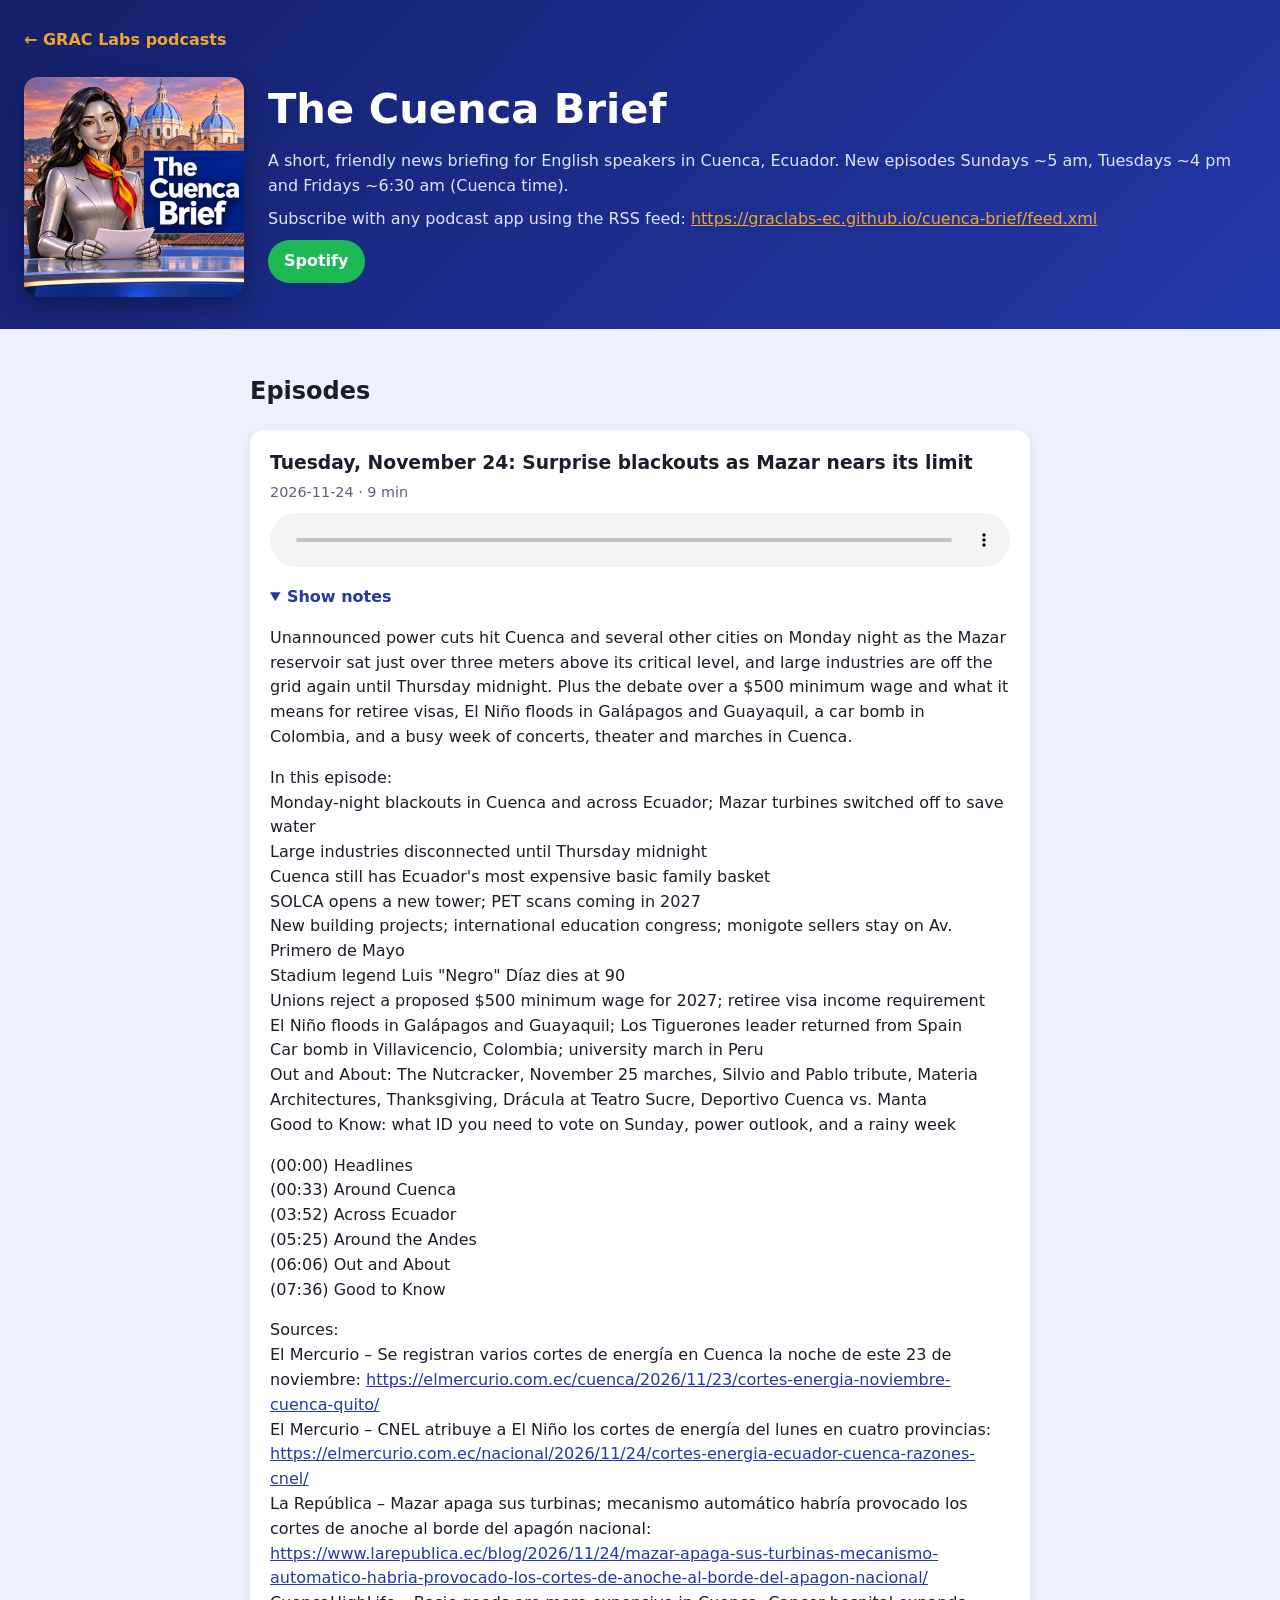
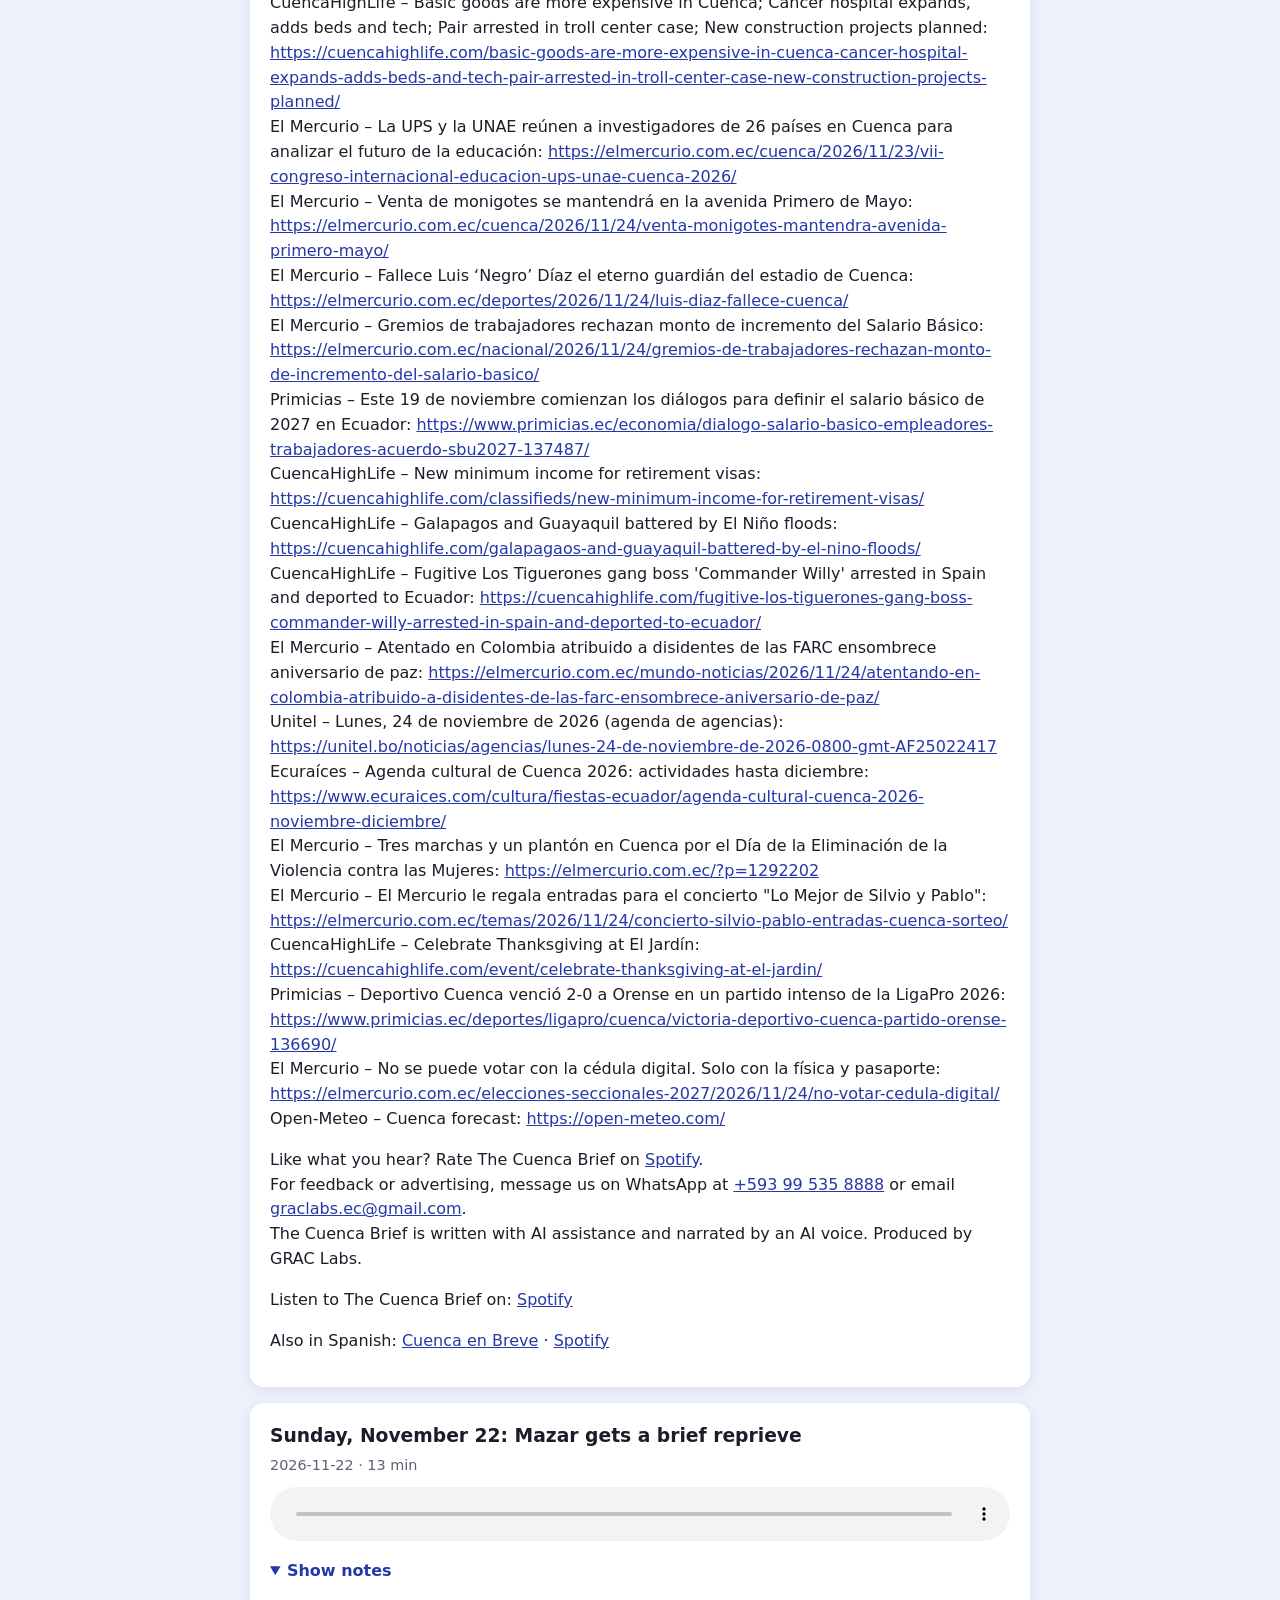
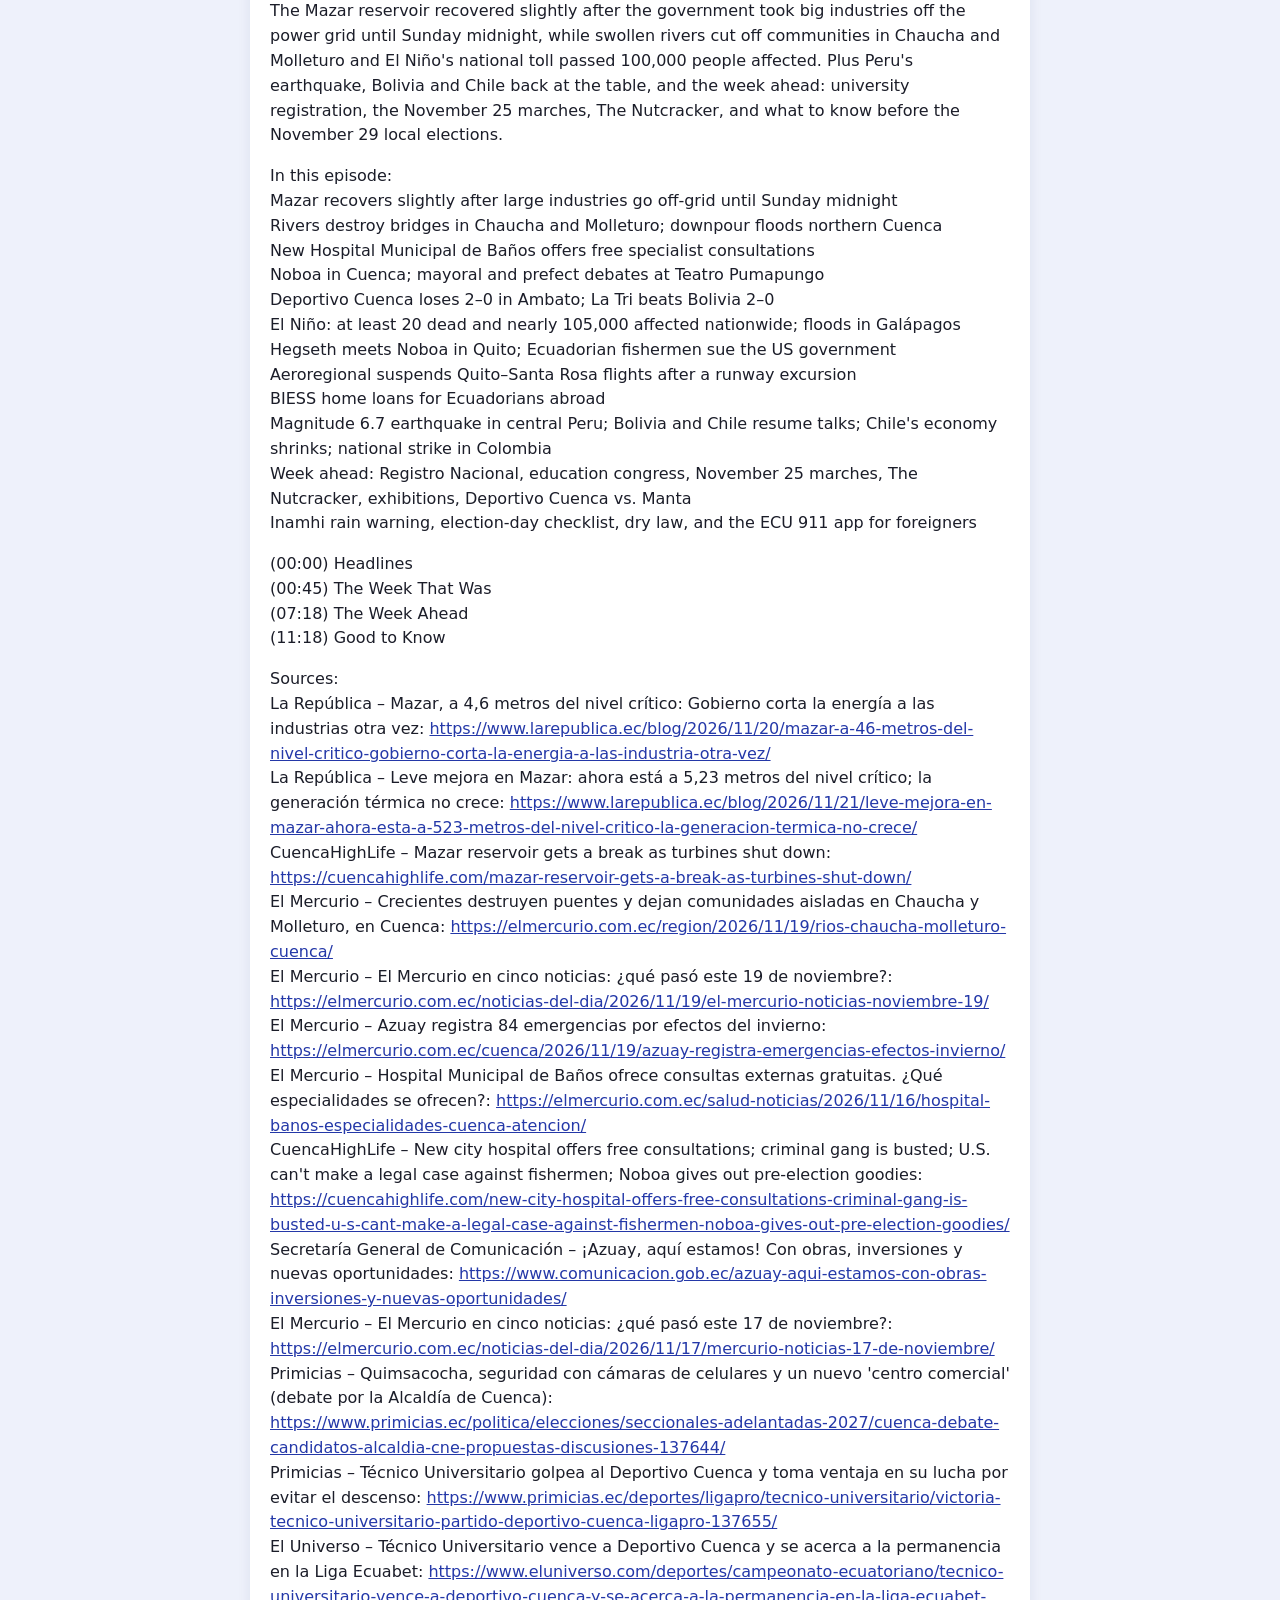
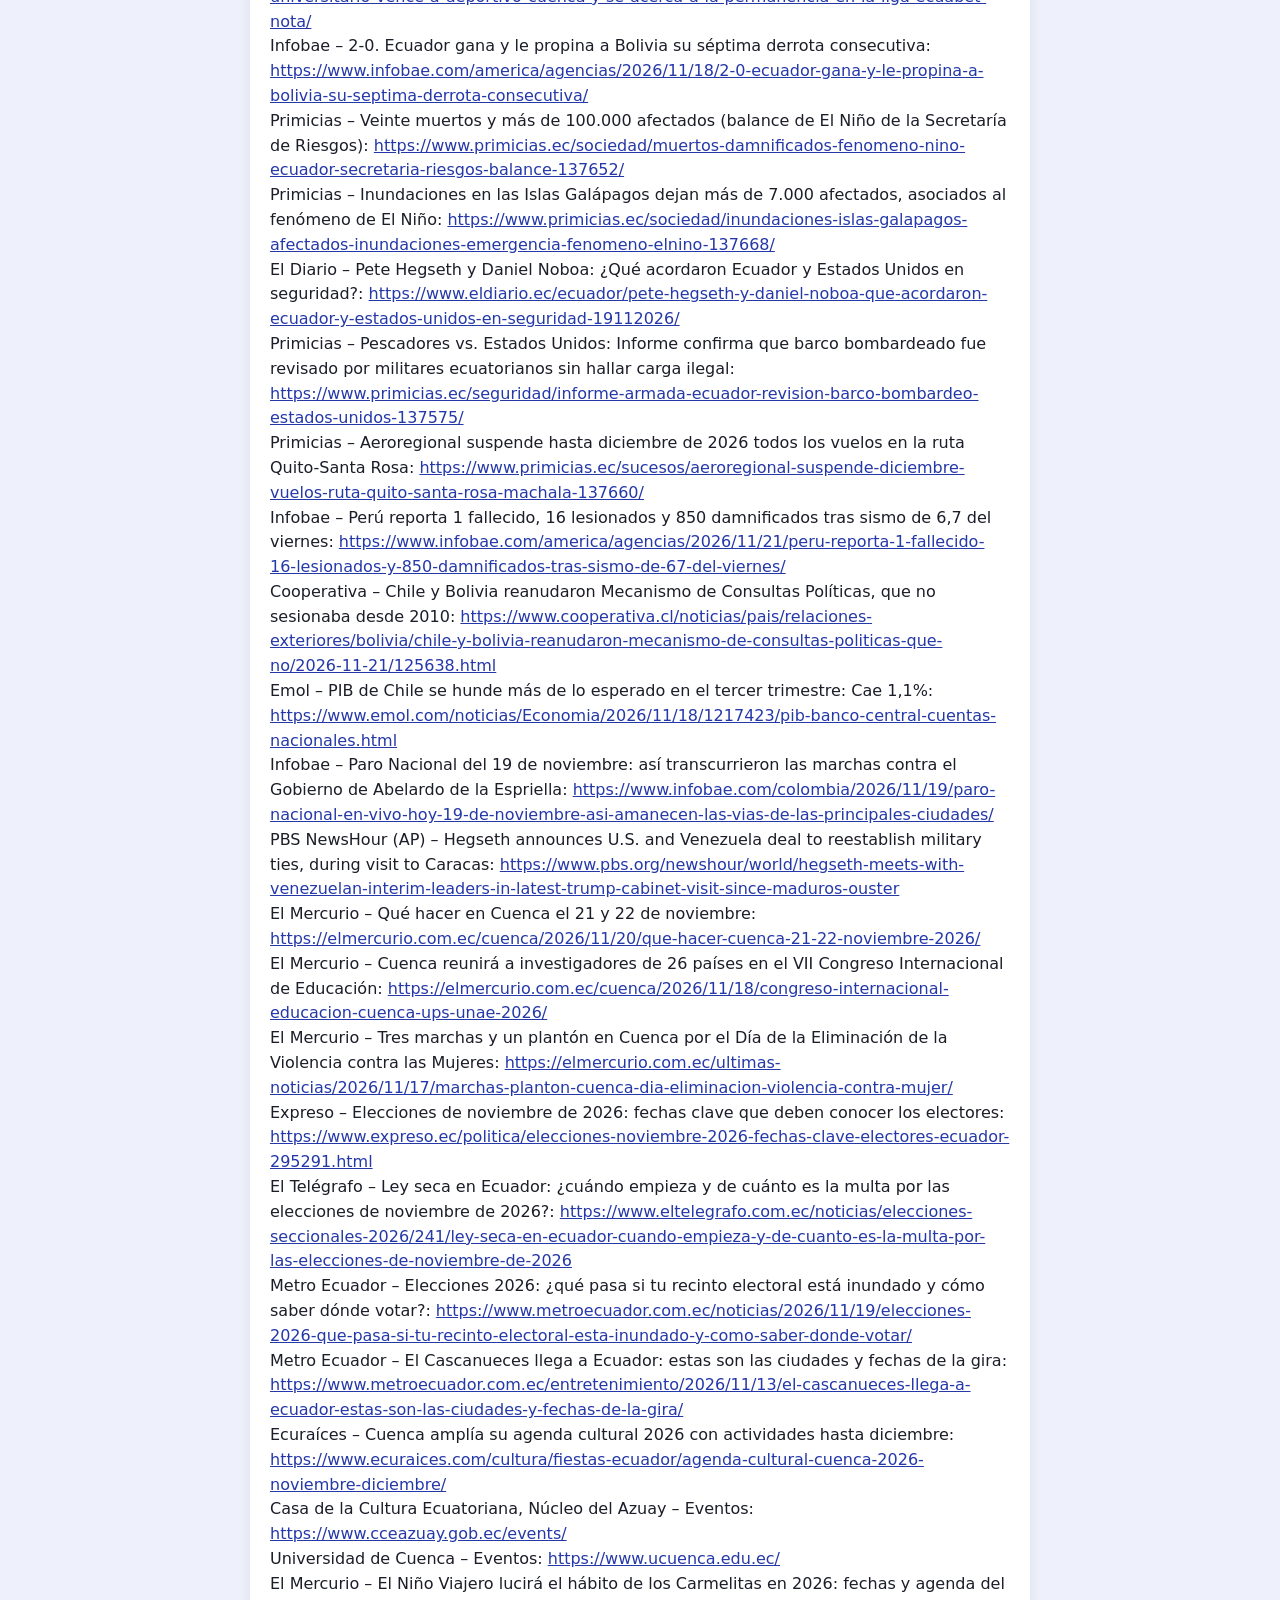
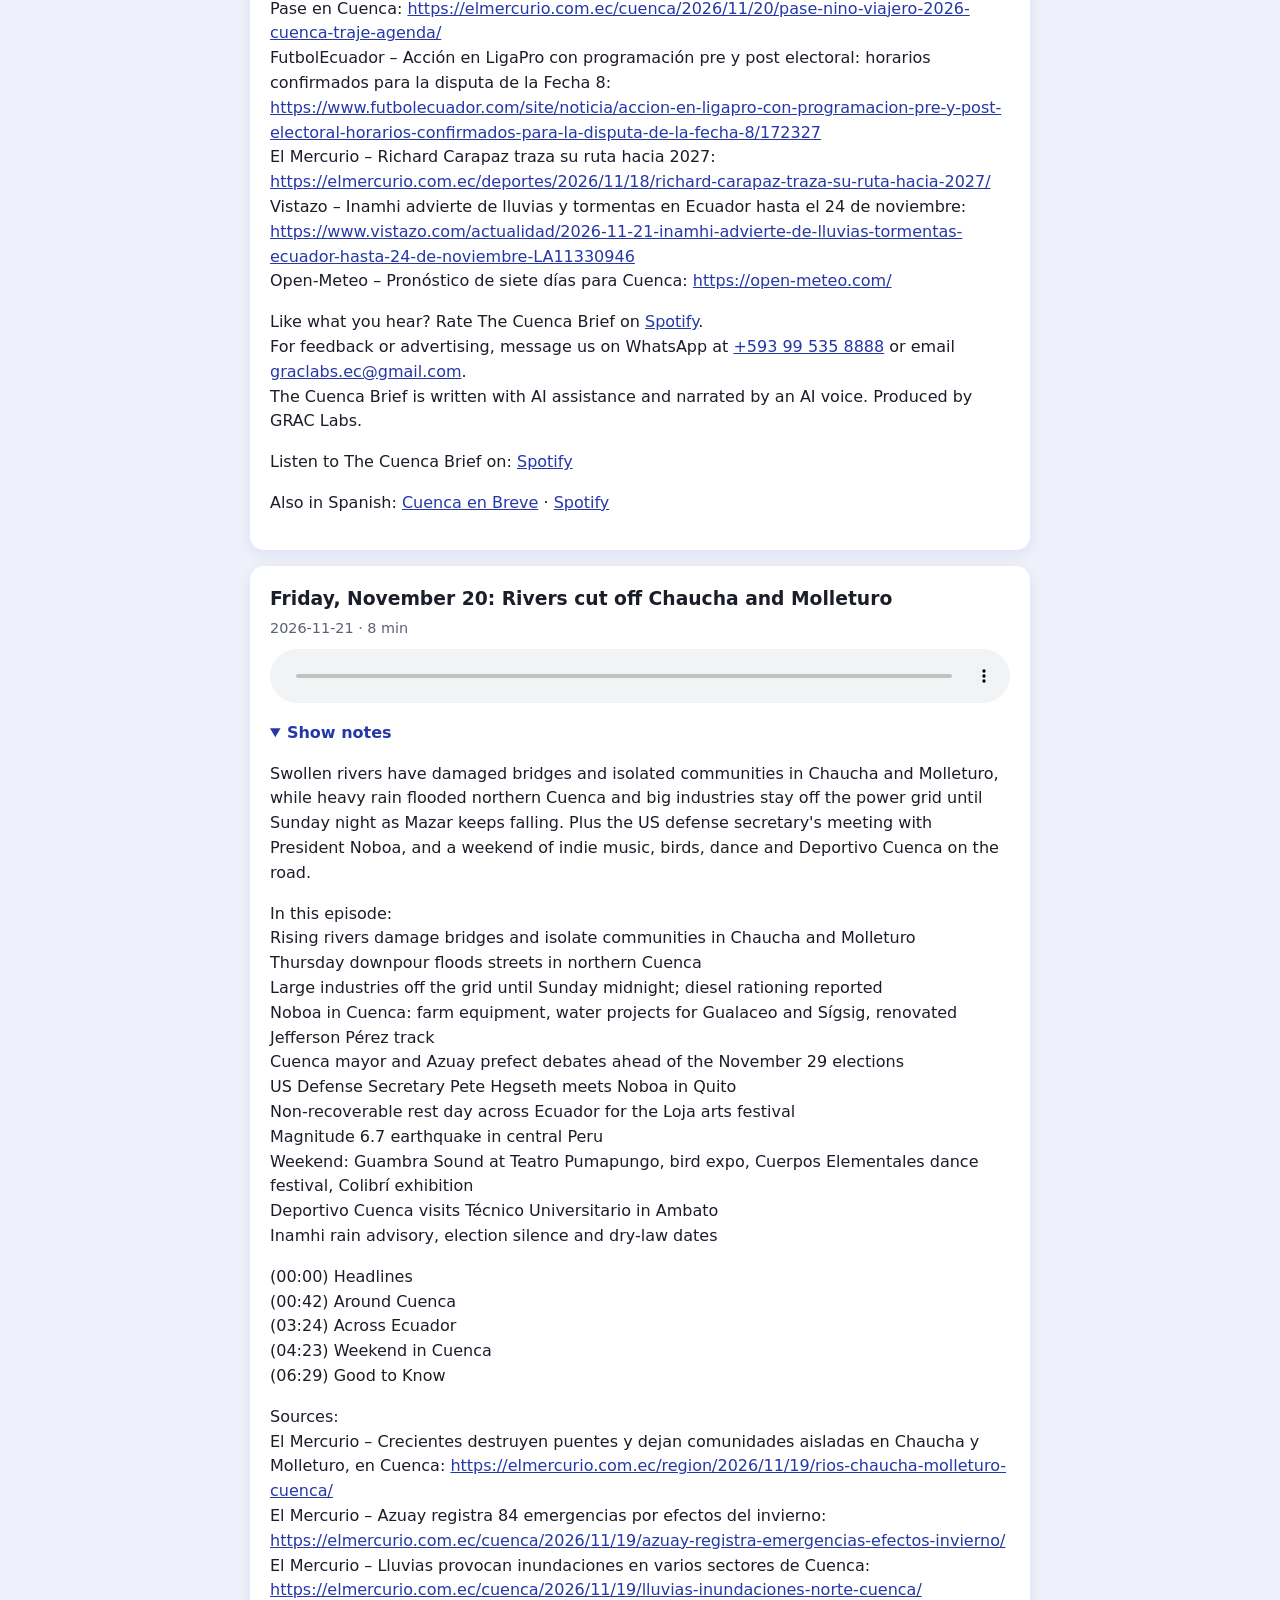
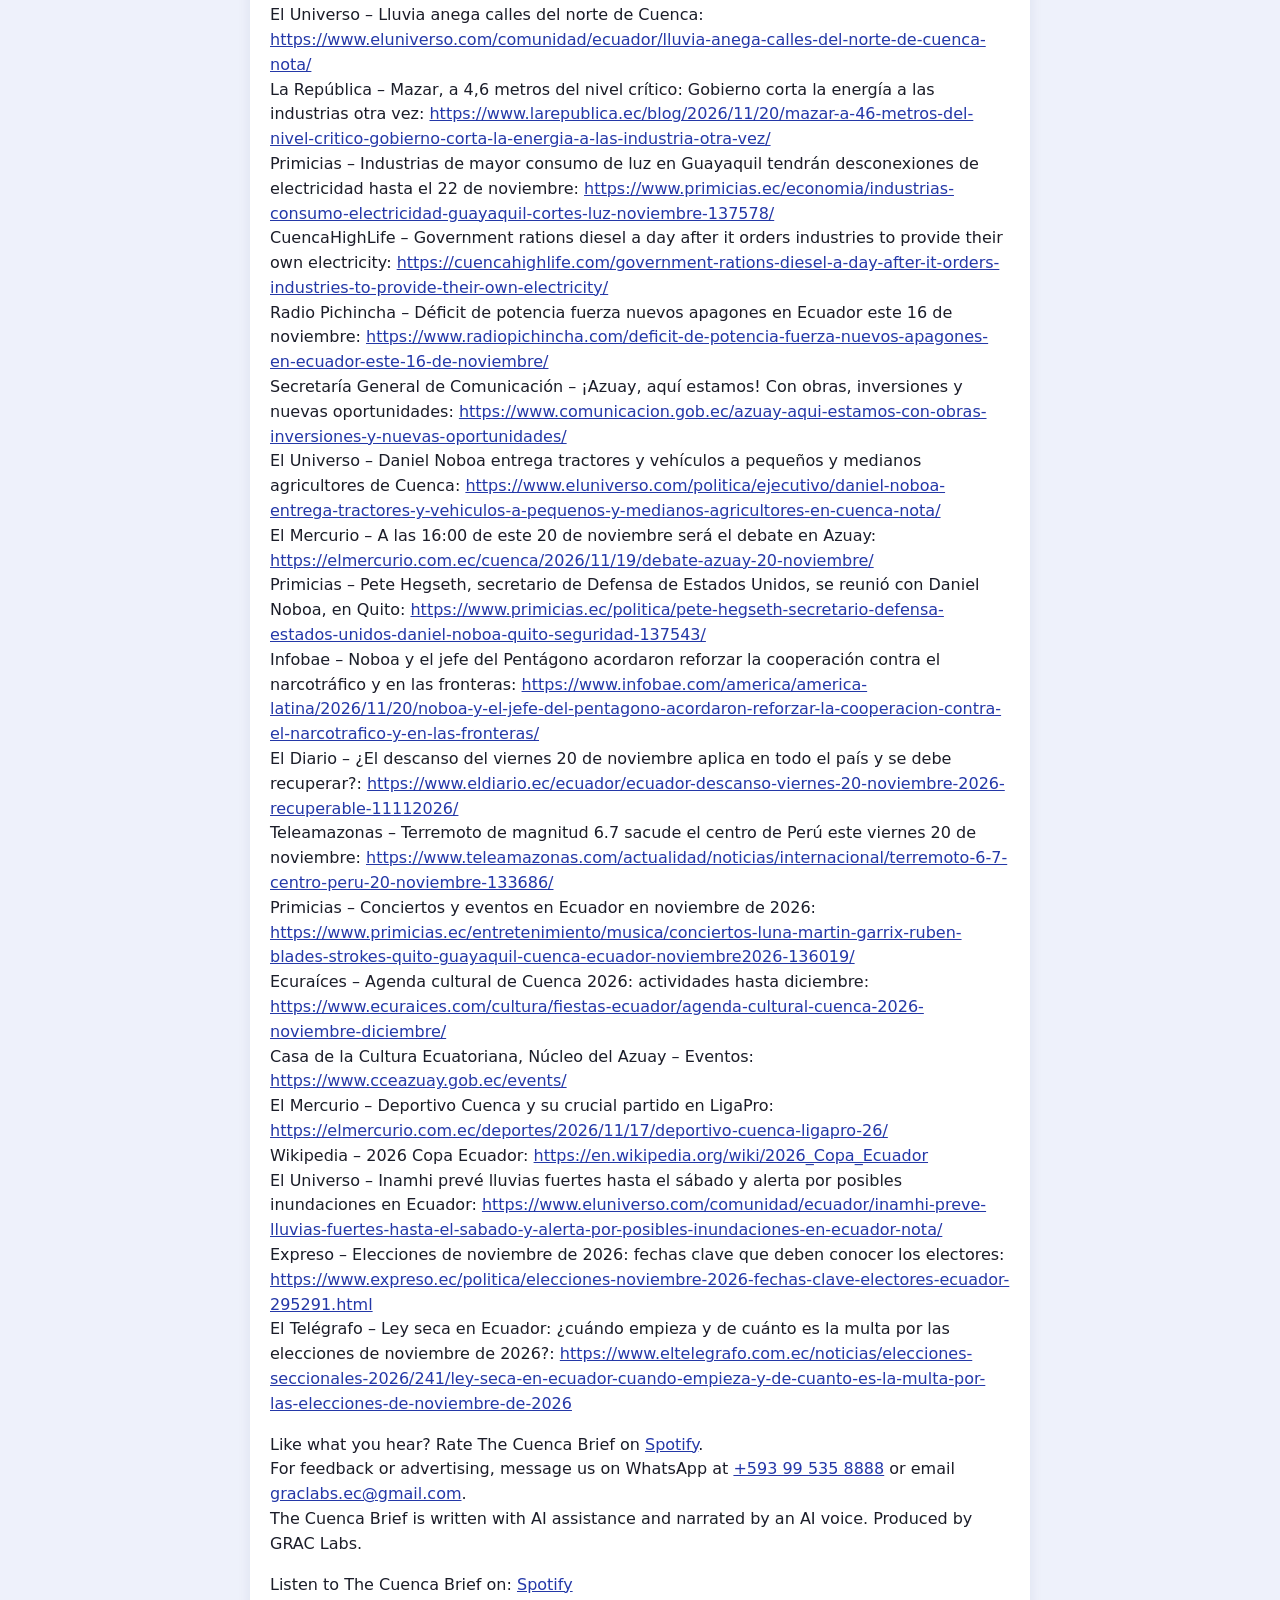
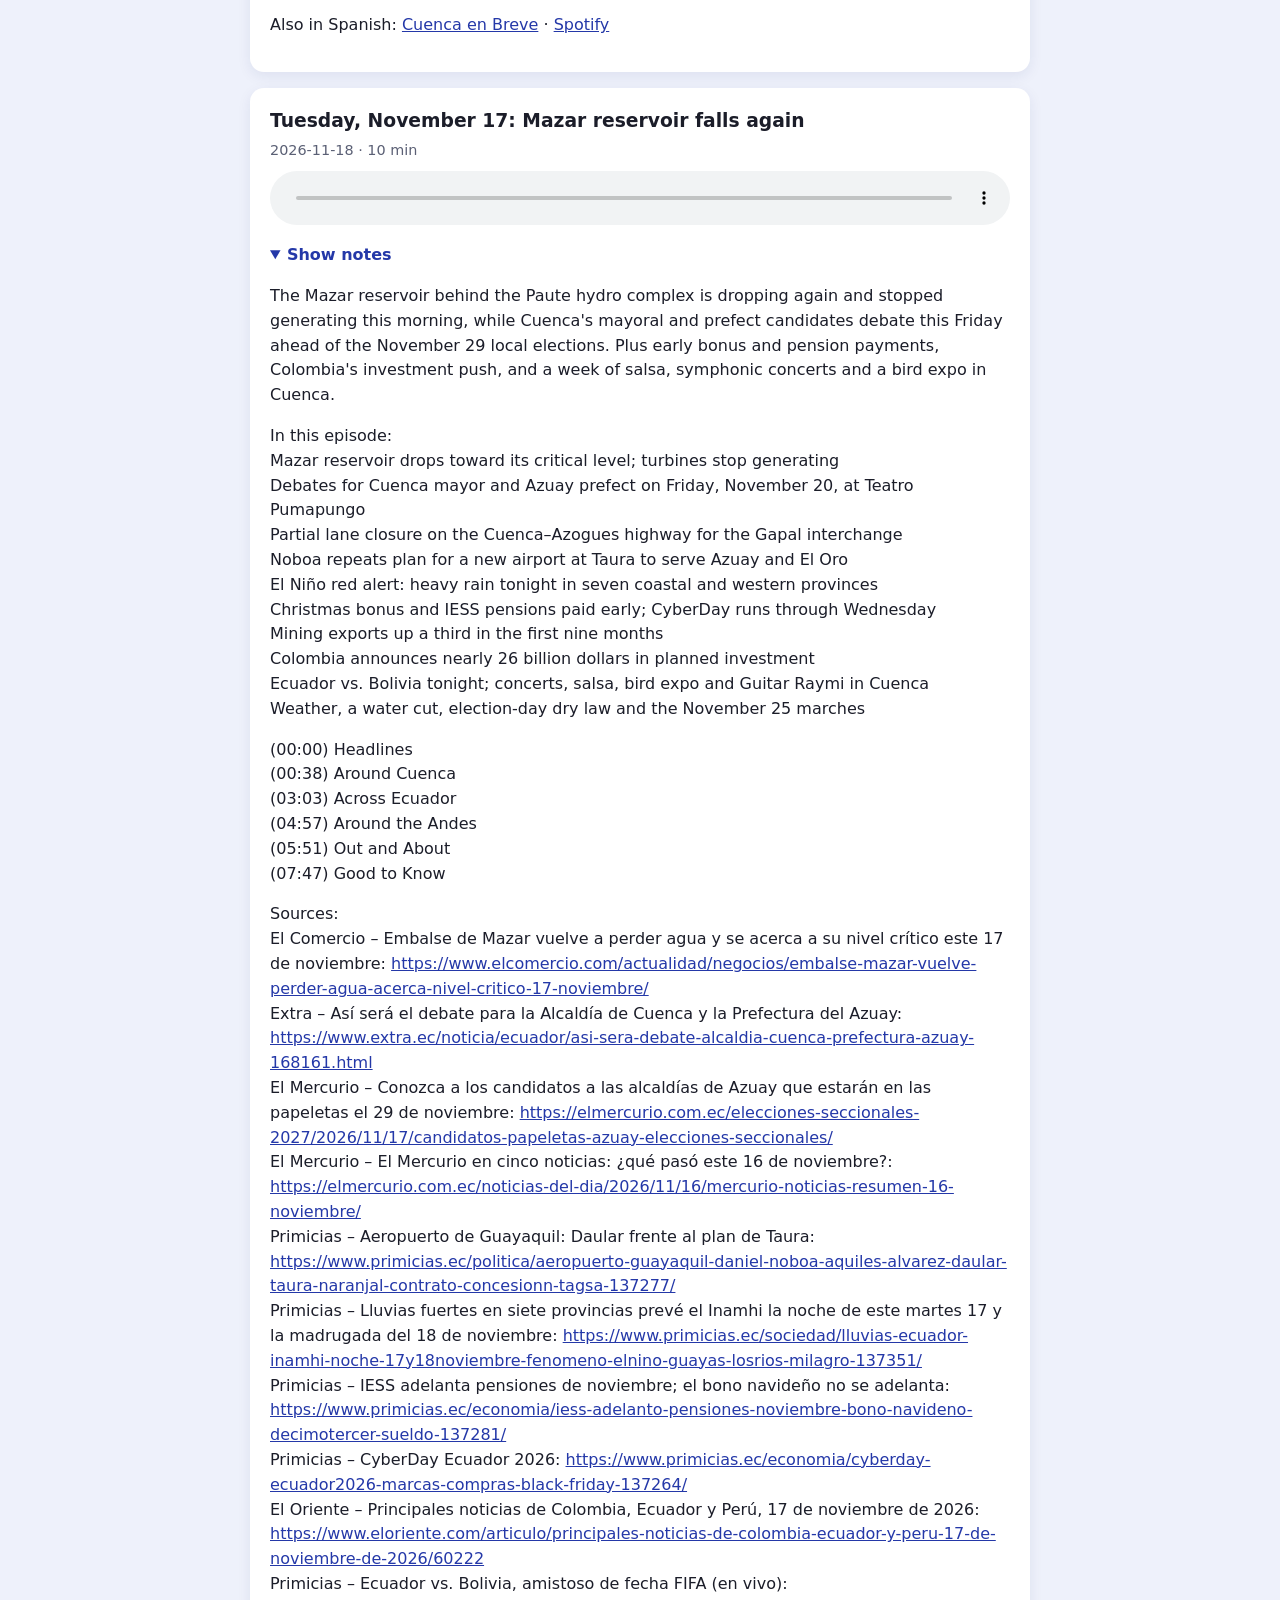
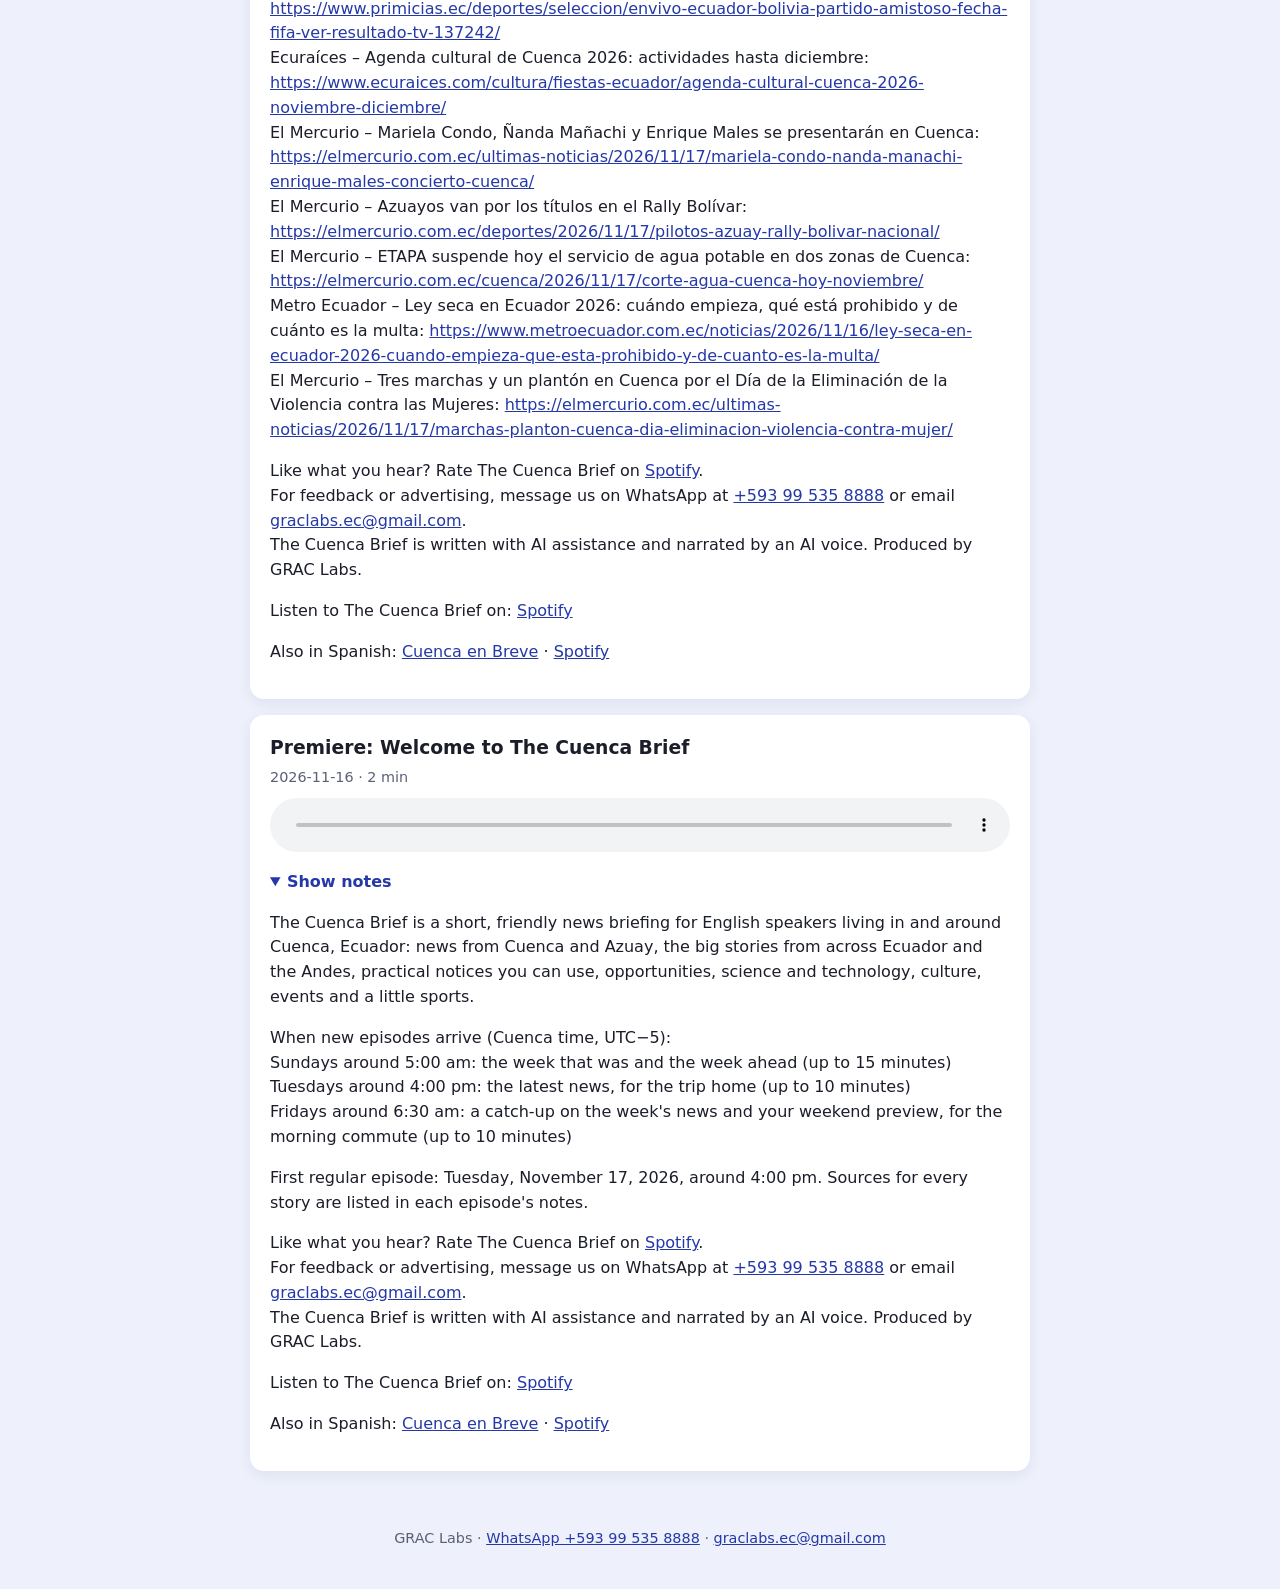
==== commit cc4f6113: "Publish episodes 2026-11-24 Co-Authored-By: Claude Opus 5.5 <noreply@anthropic.com> Claude-Session: " ====
--- a/cuenca-brief/index.html
+++ b/cuenca-brief/index.html
@@ -22,6 +22,19 @@
 </header>
 <main>
 <h2>Episodes</h2>
+<article class="ep" id="cuenca-brief-2026-11-24">
+<h3>Tuesday, November 24: Surprise blackouts as Mazar nears its limit</h3>
+<p class="meta">2026-11-24 · 9 min</p>
+<audio controls preload="none" src="https://graclabs-ec.github.io/cuenca-brief/audio/cuenca-brief-2026-11-24.mp3"></audio>
+<details open><summary>Show notes</summary>
+<p>Unannounced power cuts hit Cuenca and several other cities on Monday night as the Mazar reservoir sat just over three meters above its critical level, and large industries are off the grid again until Thursday midnight. Plus the debate over a $500 minimum wage and what it means for retiree visas, El Niño floods in Galápagos and Guayaquil, a car bomb in Colombia, and a busy week of concerts, theater and marches in Cuenca.</p>
+<p>In this episode:<br>Monday-night blackouts in Cuenca and across Ecuador; Mazar turbines switched off to save water<br>Large industries disconnected until Thursday midnight<br>Cuenca still has Ecuador's most expensive basic family basket<br>SOLCA opens a new tower; PET scans coming in 2027<br>New building projects; international education congress; monigote sellers stay on Av. Primero de Mayo<br>Stadium legend Luis "Negro" Díaz dies at 90<br>Unions reject a proposed $500 minimum wage for 2027; retiree visa income requirement<br>El Niño floods in Galápagos and Guayaquil; Los Tiguerones leader returned from Spain<br>Car bomb in Villavicencio, Colombia; university march in Peru<br>Out and About: The Nutcracker, November 25 marches, Silvio and Pablo tribute, Materia Architectures, Thanksgiving, Drácula at Teatro Sucre, Deportivo Cuenca vs. Manta<br>Good to Know: what ID you need to vote on Sunday, power outlook, and a rainy week</p>
+<p>(00:00) Headlines<br>(00:33) Around Cuenca<br>(03:52) Across Ecuador<br>(05:25) Around the Andes<br>(06:06) Out and About<br>(07:36) Good to Know</p>
+<p>Sources:<br>El Mercurio – Se registran varios cortes de energía en Cuenca la noche de este 23 de noviembre: <a href="https://elmercurio.com.ec/cuenca/2026/11/23/cortes-energia-noviembre-cuenca-quito/">https://elmercurio.com.ec/cuenca/2026/11/23/cortes-energia-noviembre-cuenca-quito/</a><br>El Mercurio – CNEL atribuye a El Niño los cortes de energía del lunes en cuatro provincias: <a href="https://elmercurio.com.ec/nacional/2026/11/24/cortes-energia-ecuador-cuenca-razones-cnel/">https://elmercurio.com.ec/nacional/2026/11/24/cortes-energia-ecuador-cuenca-razones-cnel/</a><br>La República – Mazar apaga sus turbinas; mecanismo automático habría provocado los cortes de anoche al borde del apagón nacional: <a href="https://www.larepublica.ec/blog/2026/11/24/mazar-apaga-sus-turbinas-mecanismo-automatico-habria-provocado-los-cortes-de-anoche-al-borde-del-apagon-nacional/">https://www.larepublica.ec/blog/2026/11/24/mazar-apaga-sus-turbinas-mecanismo-automatico-habria-provocado-los-cortes-de-anoche-al-borde-del-apagon-nacional/</a><br>CuencaHighLife – Basic goods are more expensive in Cuenca; Cancer hospital expands, adds beds and tech; Pair arrested in troll center case; New construction projects planned: <a href="https://cuencahighlife.com/basic-goods-are-more-expensive-in-cuenca-cancer-hospital-expands-adds-beds-and-tech-pair-arrested-in-troll-center-case-new-construction-projects-planned/">https://cuencahighlife.com/basic-goods-are-more-expensive-in-cuenca-cancer-hospital-expands-adds-beds-and-tech-pair-arrested-in-troll-center-case-new-construction-projects-planned/</a><br>El Mercurio – La UPS y la UNAE reúnen a investigadores de 26 países en Cuenca para analizar el futuro de la educación: <a href="https://elmercurio.com.ec/cuenca/2026/11/23/vii-congreso-internacional-educacion-ups-unae-cuenca-2026/">https://elmercurio.com.ec/cuenca/2026/11/23/vii-congreso-internacional-educacion-ups-unae-cuenca-2026/</a><br>El Mercurio – Venta de monigotes se mantendrá en la avenida Primero de Mayo: <a href="https://elmercurio.com.ec/cuenca/2026/11/24/venta-monigotes-mantendra-avenida-primero-mayo/">https://elmercurio.com.ec/cuenca/2026/11/24/venta-monigotes-mantendra-avenida-primero-mayo/</a><br>El Mercurio – Fallece Luis ‘Negro’ Díaz el eterno guardián del estadio de Cuenca: <a href="https://elmercurio.com.ec/deportes/2026/11/24/luis-diaz-fallece-cuenca/">https://elmercurio.com.ec/deportes/2026/11/24/luis-diaz-fallece-cuenca/</a><br>El Mercurio – Gremios de trabajadores rechazan monto de incremento del Salario Básico: <a href="https://elmercurio.com.ec/nacional/2026/11/24/gremios-de-trabajadores-rechazan-monto-de-incremento-del-salario-basico/">https://elmercurio.com.ec/nacional/2026/11/24/gremios-de-trabajadores-rechazan-monto-de-incremento-del-salario-basico/</a><br>Primicias – Este 19 de noviembre comienzan los diálogos para definir el salario básico de 2027 en Ecuador: <a href="https://www.primicias.ec/economia/dialogo-salario-basico-empleadores-trabajadores-acuerdo-sbu2027-137487/">https://www.primicias.ec/economia/dialogo-salario-basico-empleadores-trabajadores-acuerdo-sbu2027-137487/</a><br>CuencaHighLife – New minimum income for retirement visas: <a href="https://cuencahighlife.com/classifieds/new-minimum-income-for-retirement-visas/">https://cuencahighlife.com/classifieds/new-minimum-income-for-retirement-visas/</a><br>CuencaHighLife – Galapagos and Guayaquil battered by El Niño floods: <a href="https://cuencahighlife.com/galapagaos-and-guayaquil-battered-by-el-nino-floods/">https://cuencahighlife.com/galapagaos-and-guayaquil-battered-by-el-nino-floods/</a><br>CuencaHighLife – Fugitive Los Tiguerones gang boss 'Commander Willy' arrested in Spain and deported to Ecuador: <a href="https://cuencahighlife.com/fugitive-los-tiguerones-gang-boss-commander-willy-arrested-in-spain-and-deported-to-ecuador/">https://cuencahighlife.com/fugitive-los-tiguerones-gang-boss-commander-willy-arrested-in-spain-and-deported-to-ecuador/</a><br>El Mercurio – Atentado en Colombia atribuido a disidentes de las FARC ensombrece aniversario de paz: <a href="https://elmercurio.com.ec/mundo-noticias/2026/11/24/atentando-en-colombia-atribuido-a-disidentes-de-las-farc-ensombrece-aniversario-de-paz/">https://elmercurio.com.ec/mundo-noticias/2026/11/24/atentando-en-colombia-atribuido-a-disidentes-de-las-farc-ensombrece-aniversario-de-paz/</a><br>Unitel – Lunes, 24 de noviembre de 2026 (agenda de agencias): <a href="https://unitel.bo/noticias/agencias/lunes-24-de-noviembre-de-2026-0800-gmt-AF25022417">https://unitel.bo/noticias/agencias/lunes-24-de-noviembre-de-2026-0800-gmt-AF25022417</a><br>Ecuraíces – Agenda cultural de Cuenca 2026: actividades hasta diciembre: <a href="https://www.ecuraices.com/cultura/fiestas-ecuador/agenda-cultural-cuenca-2026-noviembre-diciembre/">https://www.ecuraices.com/cultura/fiestas-ecuador/agenda-cultural-cuenca-2026-noviembre-diciembre/</a><br>El Mercurio – Tres marchas y un plantón en Cuenca por el Día de la Eliminación de la Violencia contra las Mujeres: <a href="https://elmercurio.com.ec/?p=1292202">https://elmercurio.com.ec/?p=1292202</a><br>El Mercurio – El Mercurio le regala entradas para el concierto "Lo Mejor de Silvio y Pablo": <a href="https://elmercurio.com.ec/temas/2026/11/24/concierto-silvio-pablo-entradas-cuenca-sorteo/">https://elmercurio.com.ec/temas/2026/11/24/concierto-silvio-pablo-entradas-cuenca-sorteo/</a><br>CuencaHighLife – Celebrate Thanksgiving at El Jardín: <a href="https://cuencahighlife.com/event/celebrate-thanksgiving-at-el-jardin/">https://cuencahighlife.com/event/celebrate-thanksgiving-at-el-jardin/</a><br>Primicias – Deportivo Cuenca venció 2-0 a Orense en un partido intenso de la LigaPro 2026: <a href="https://www.primicias.ec/deportes/ligapro/cuenca/victoria-deportivo-cuenca-partido-orense-136690/">https://www.primicias.ec/deportes/ligapro/cuenca/victoria-deportivo-cuenca-partido-orense-136690/</a><br>El Mercurio – No se puede votar con la cédula digital. Solo con la física y pasaporte: <a href="https://elmercurio.com.ec/elecciones-seccionales-2027/2026/11/24/no-votar-cedula-digital/">https://elmercurio.com.ec/elecciones-seccionales-2027/2026/11/24/no-votar-cedula-digital/</a><br>Open-Meteo – Cuenca forecast: <a href="https://open-meteo.com/">https://open-meteo.com/</a></p>
+<p>Like what you hear? Rate The Cuenca Brief on <a href="https://open.spotify.com/show/4k85HHAMbFI3YRl0Lm7GF2">Spotify</a>.<br>For feedback or advertising, message us on WhatsApp at <a href="https://wa.me/593995358888">+593 99 535 8888</a> or email <a href="mailto:graclabs.ec@gmail.com">graclabs.ec@gmail.com</a>.<br>The Cuenca Brief is written with AI assistance and narrated by an AI voice. Produced by GRAC Labs.</p>
+<p>Listen to The Cuenca Brief on: <a href="https://open.spotify.com/show/4k85HHAMbFI3YRl0Lm7GF2">Spotify</a></p><p>Also in Spanish: <a href="https://graclabs-ec.github.io/cuenca-en-breve/#cuenca-en-breve-2026-11-24">Cuenca en Breve</a> · <a href="https://open.spotify.com/show/3o3nURnLz0GW8mWpZXSPOW">Spotify</a></p>
+</details>
+</article>
 <article class="ep" id="cuenca-brief-2026-11-22">
 <h3>Sunday, November 22: Mazar gets a brief reprieve</h3>
 <p class="meta">2026-11-22 · 13 min</p>
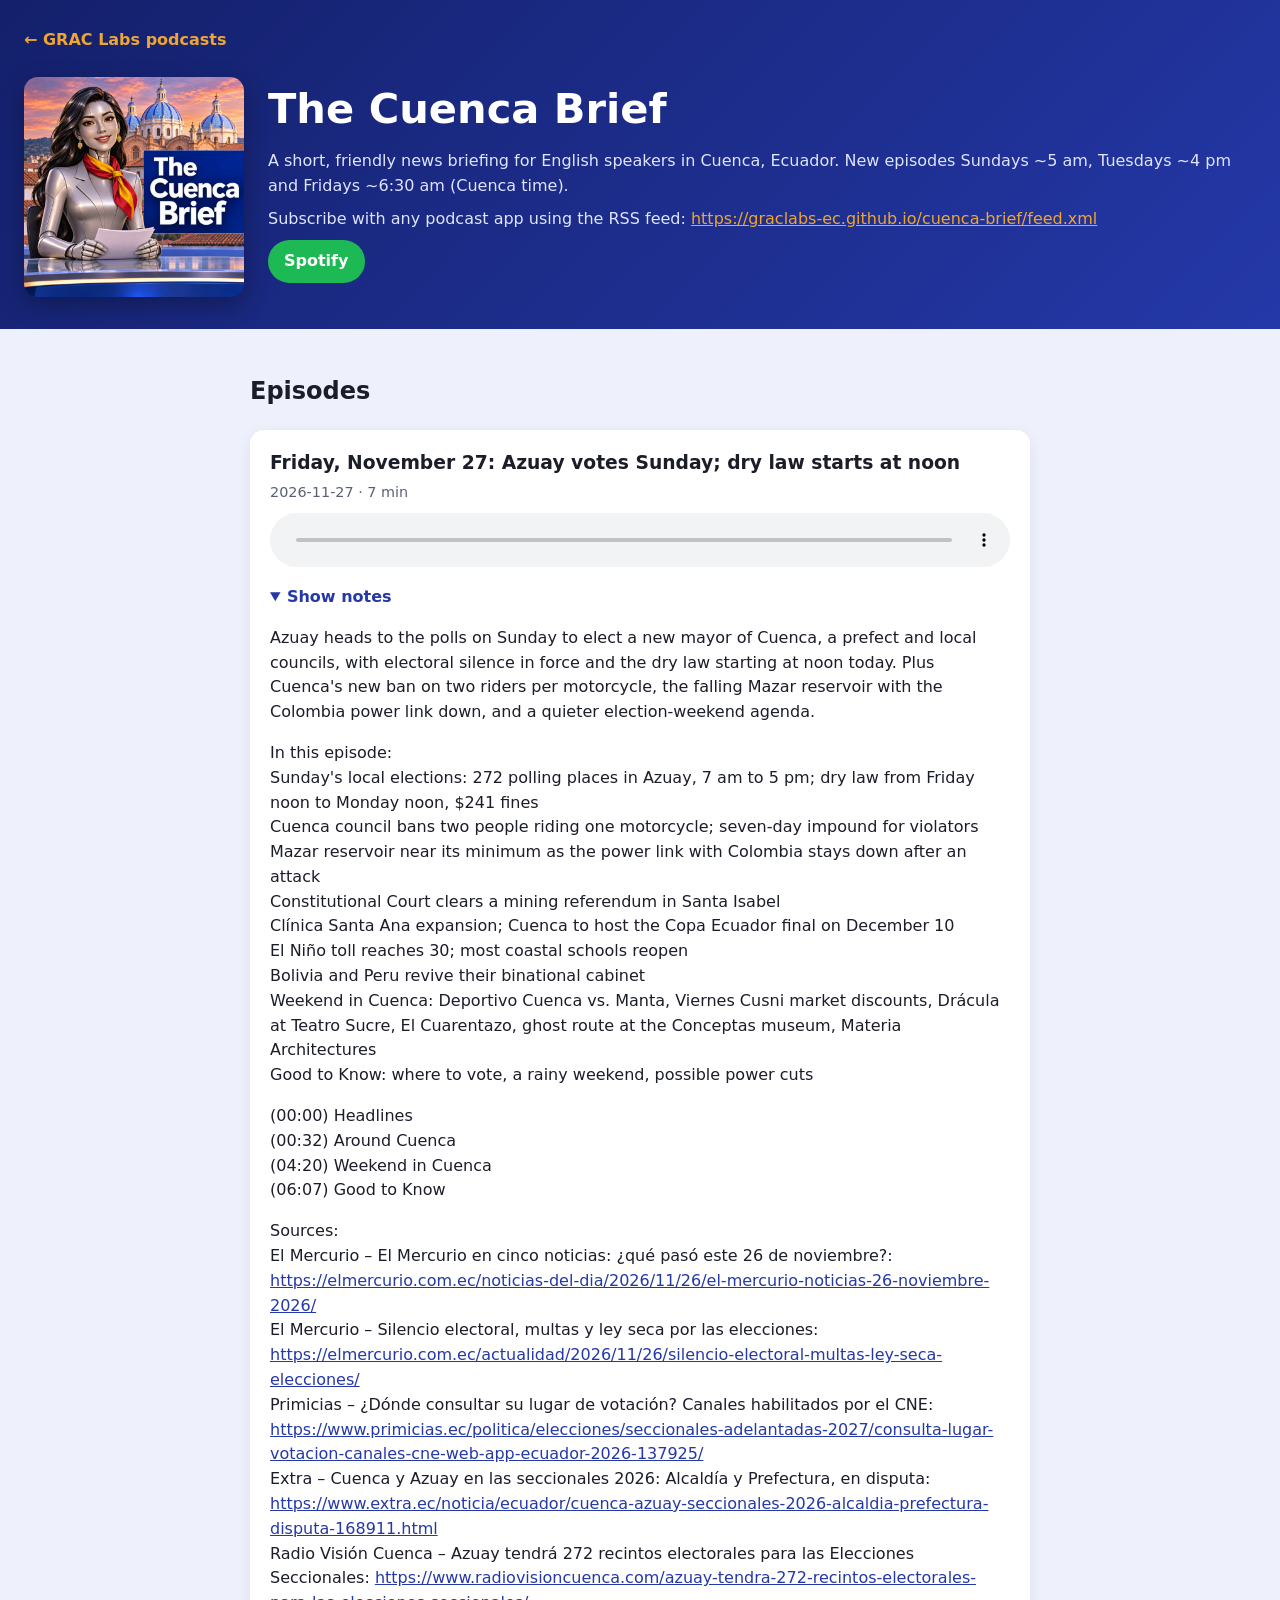
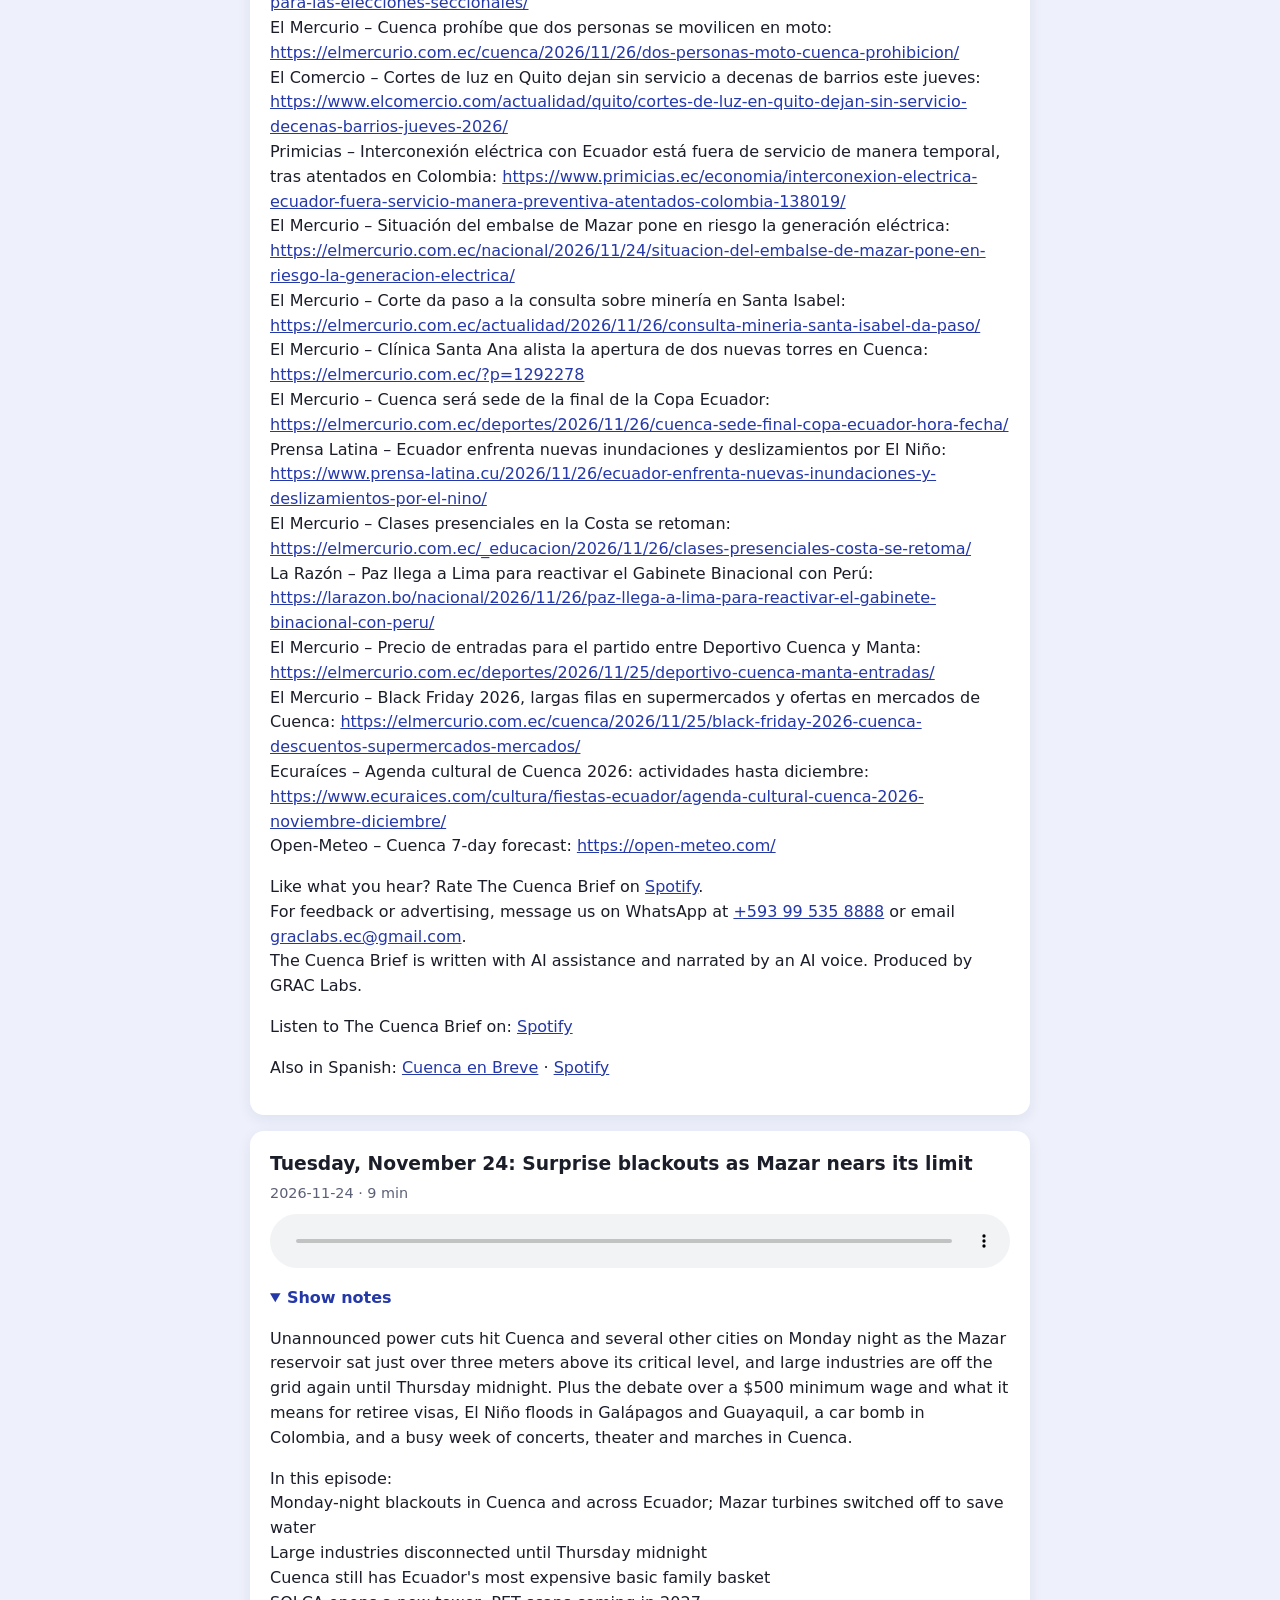
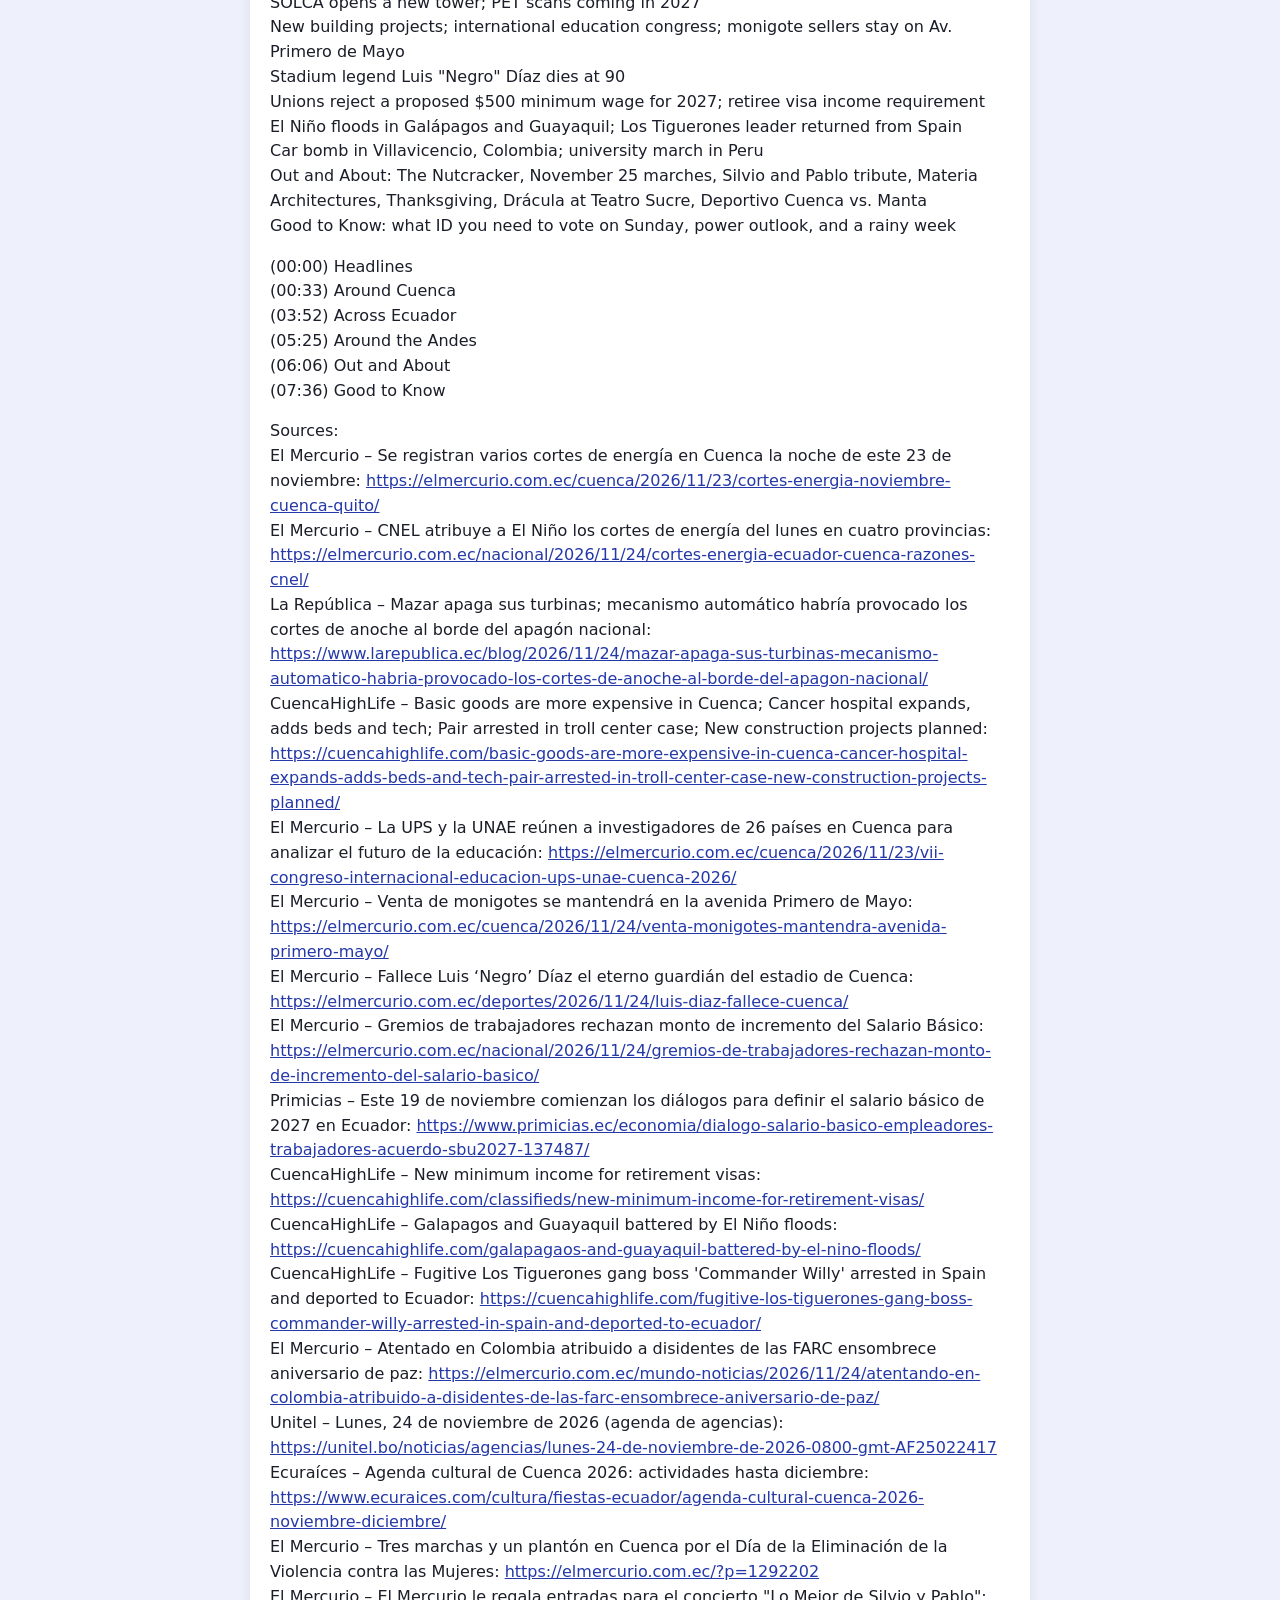
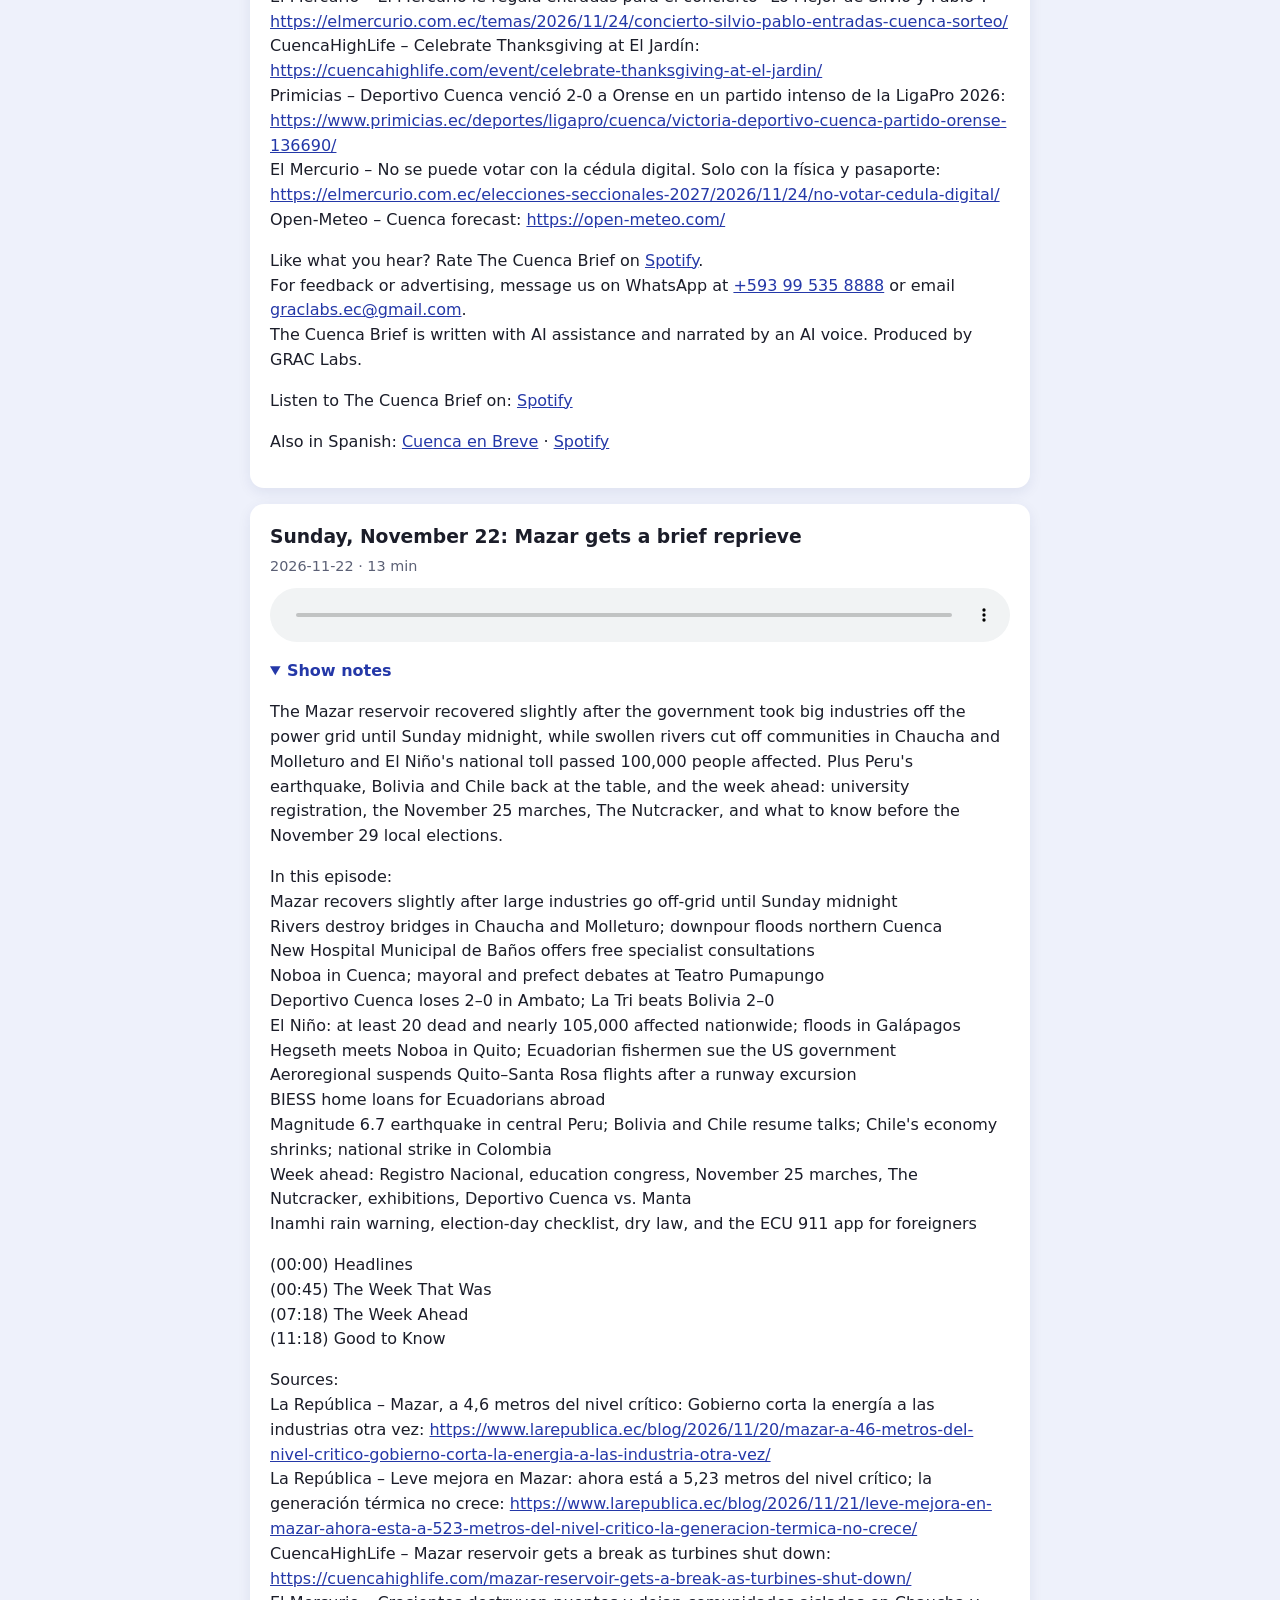
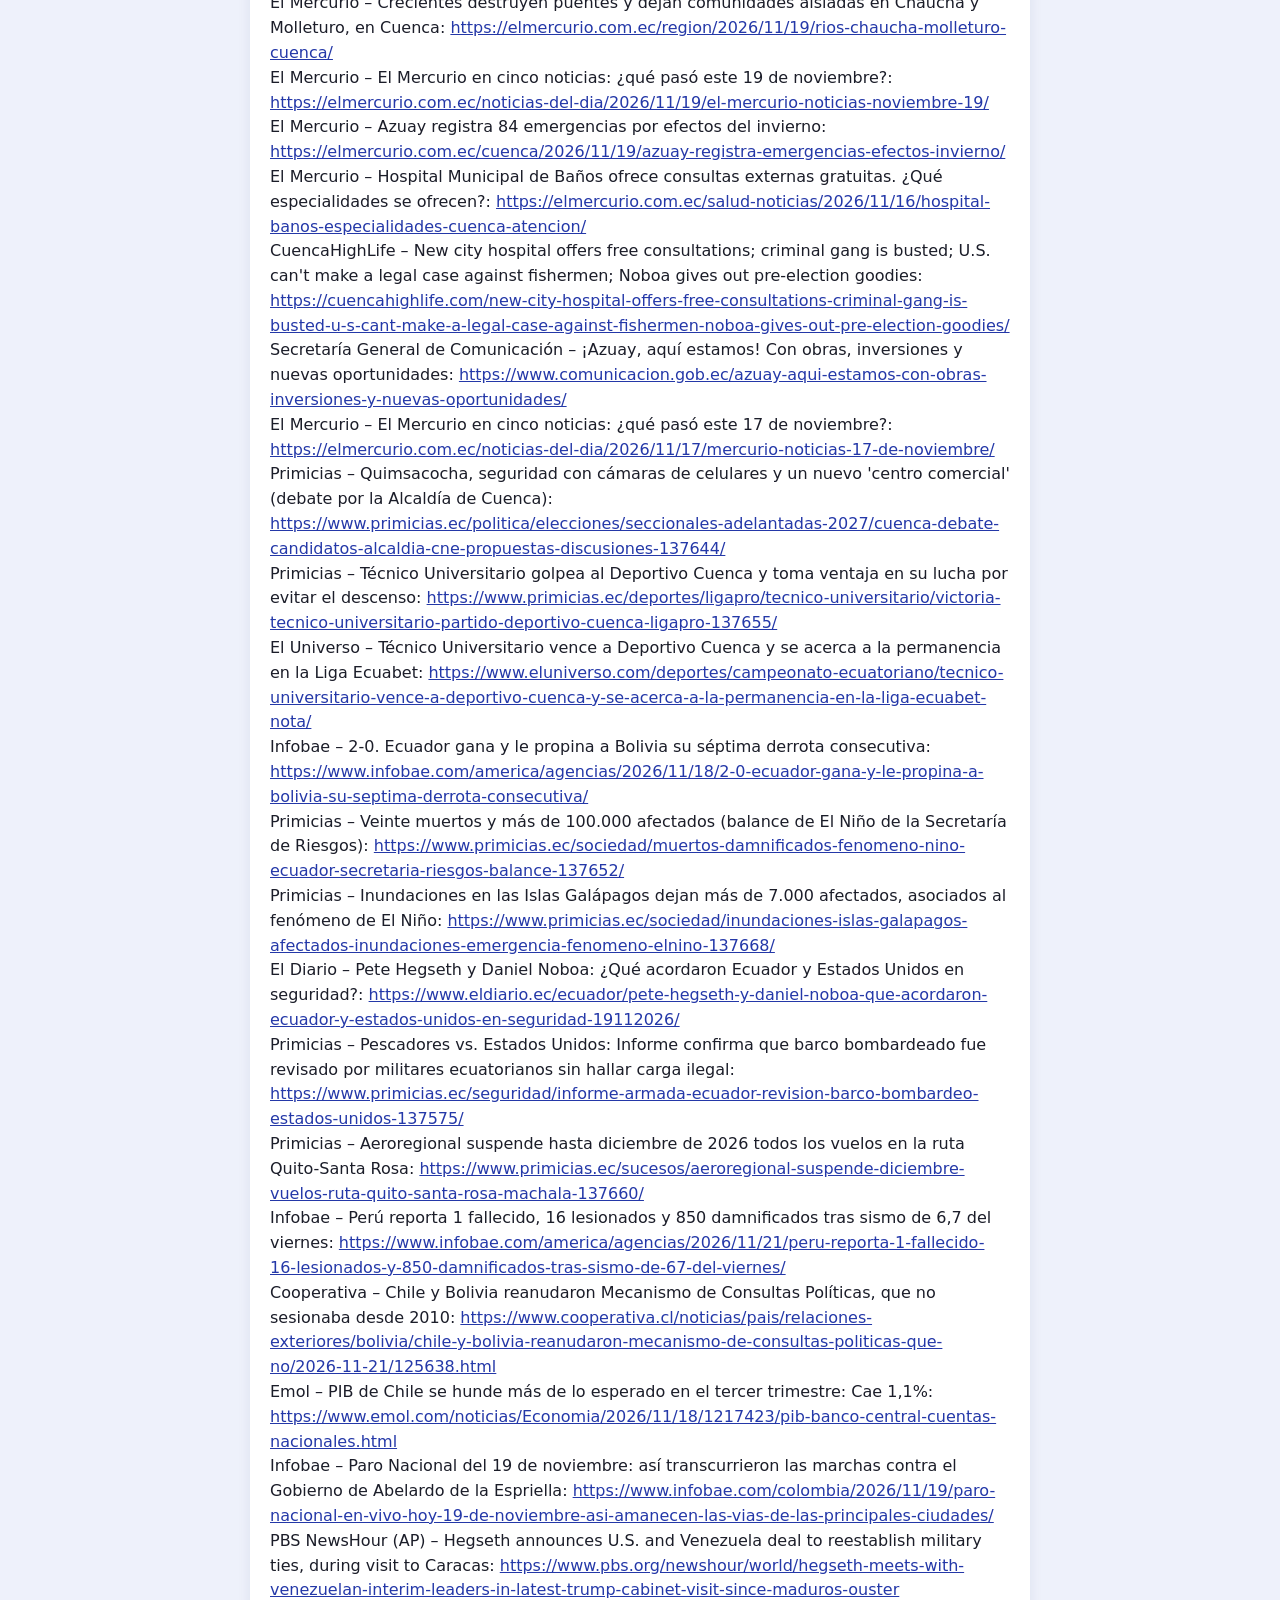
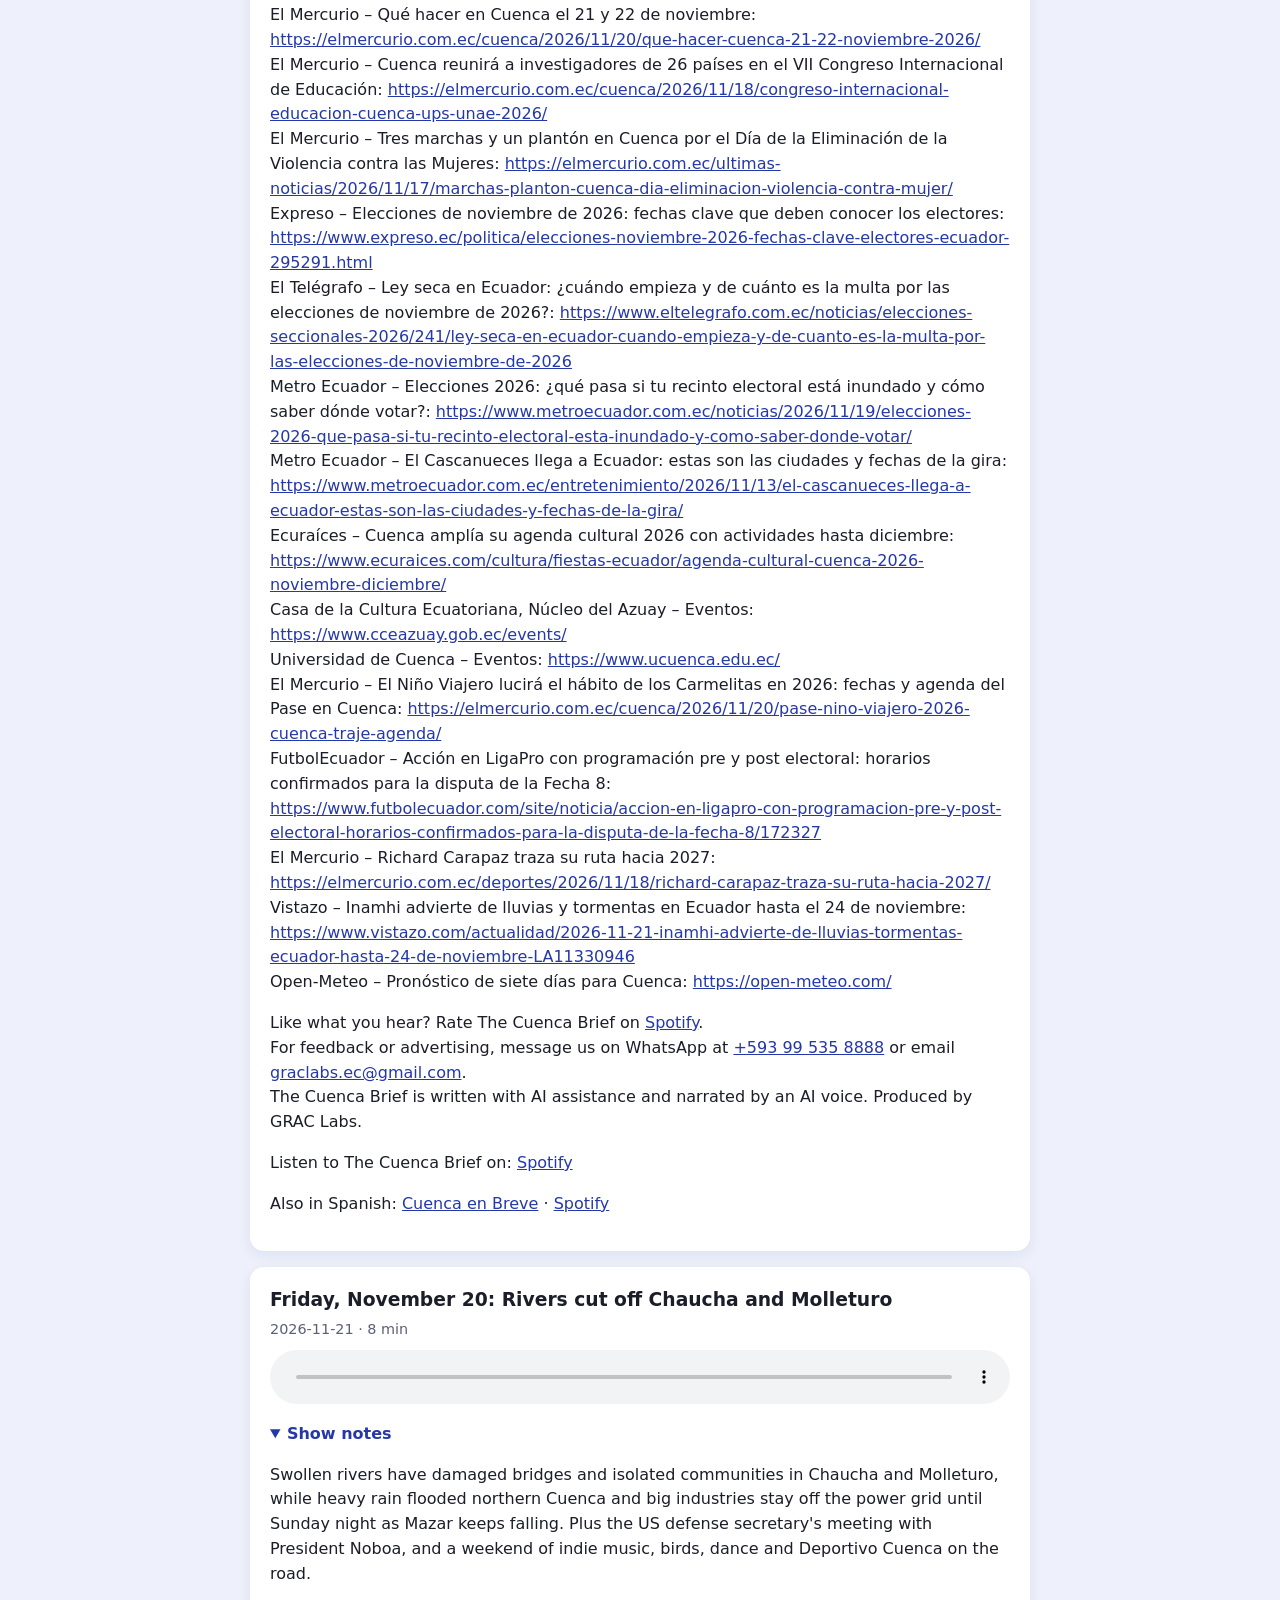
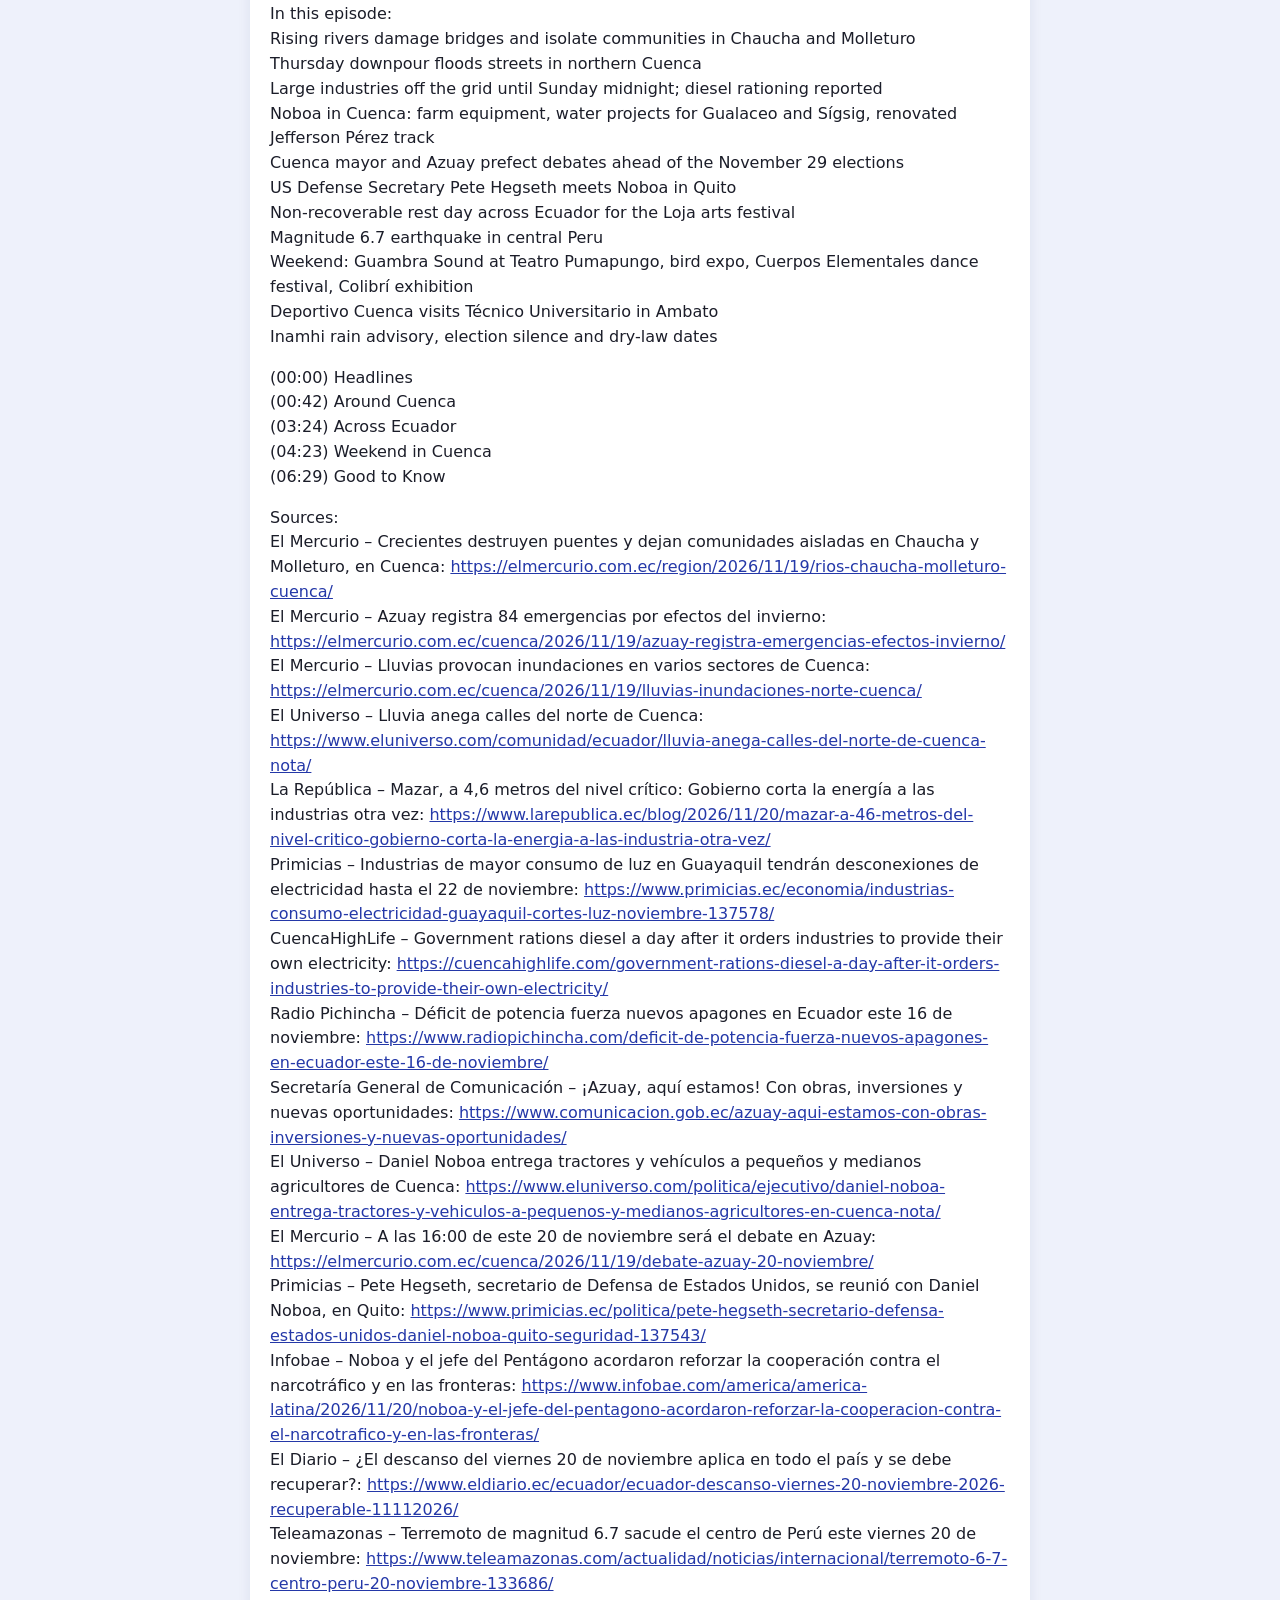
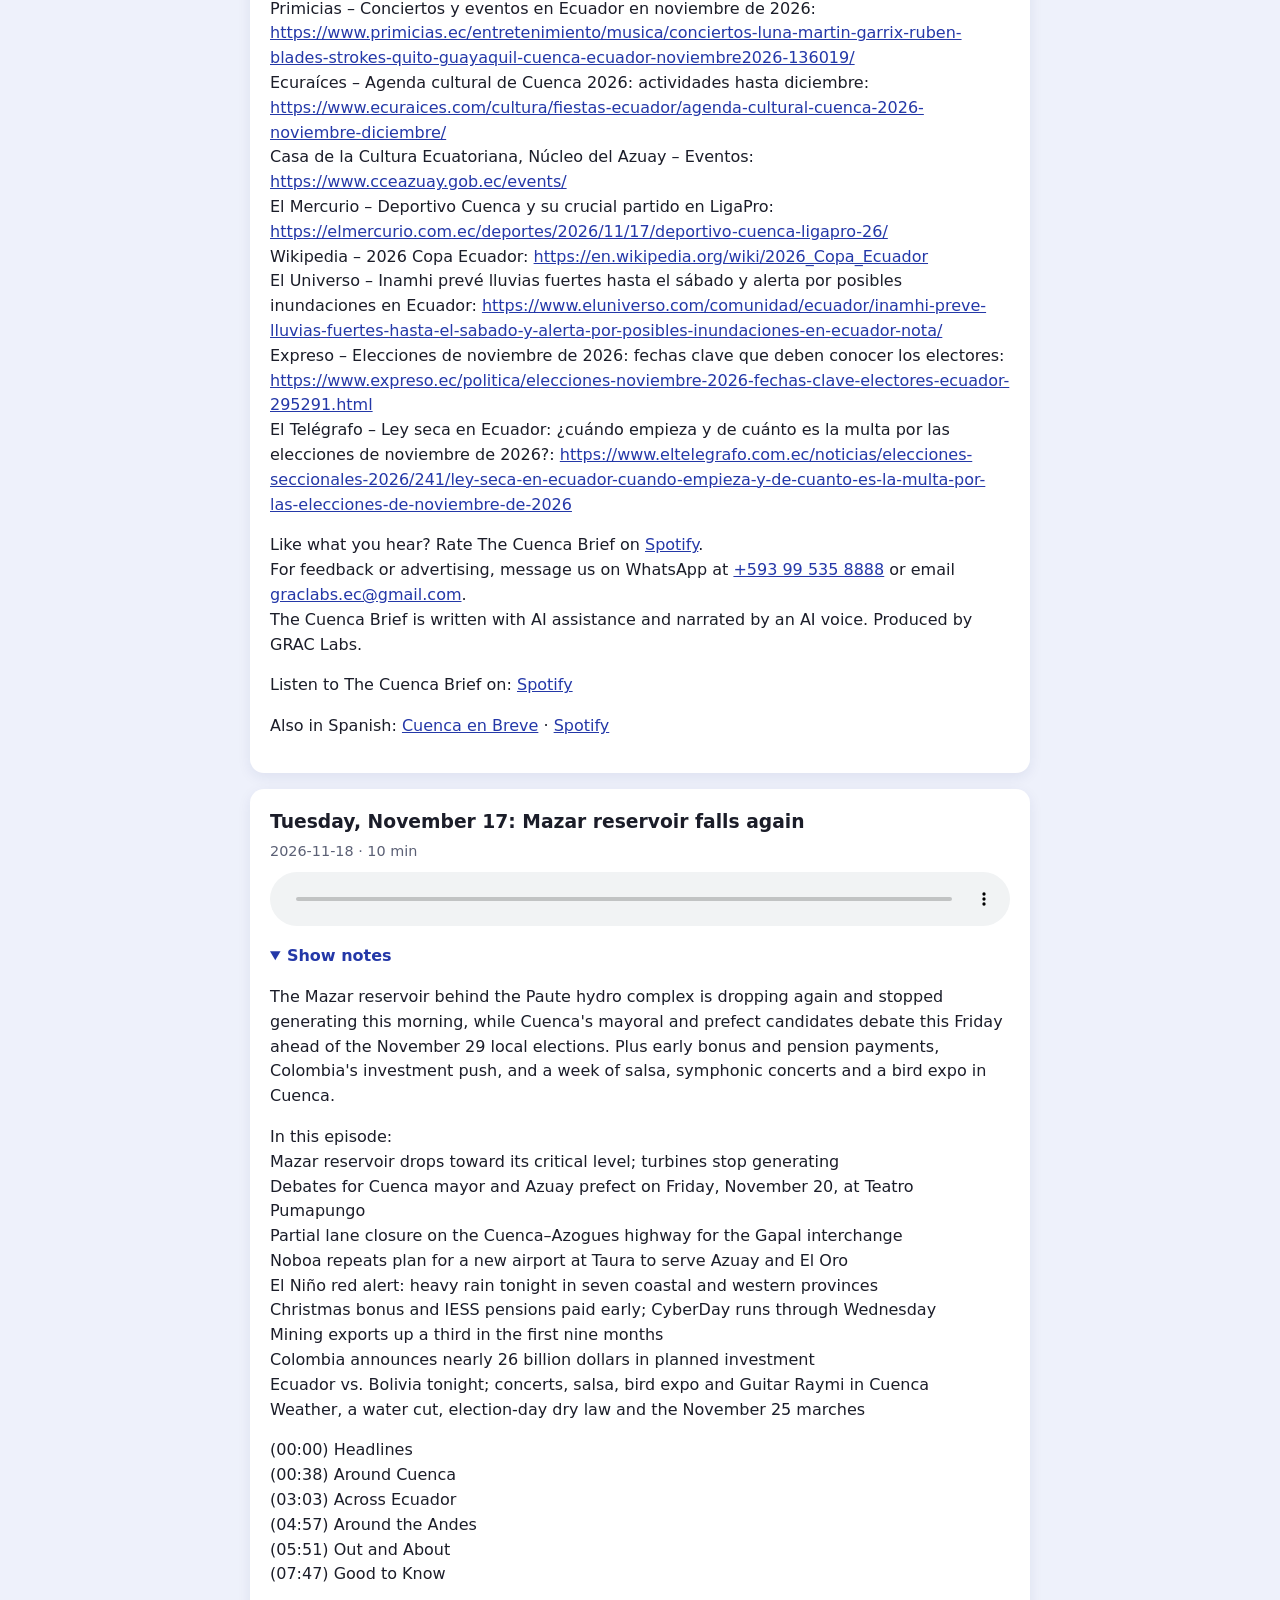
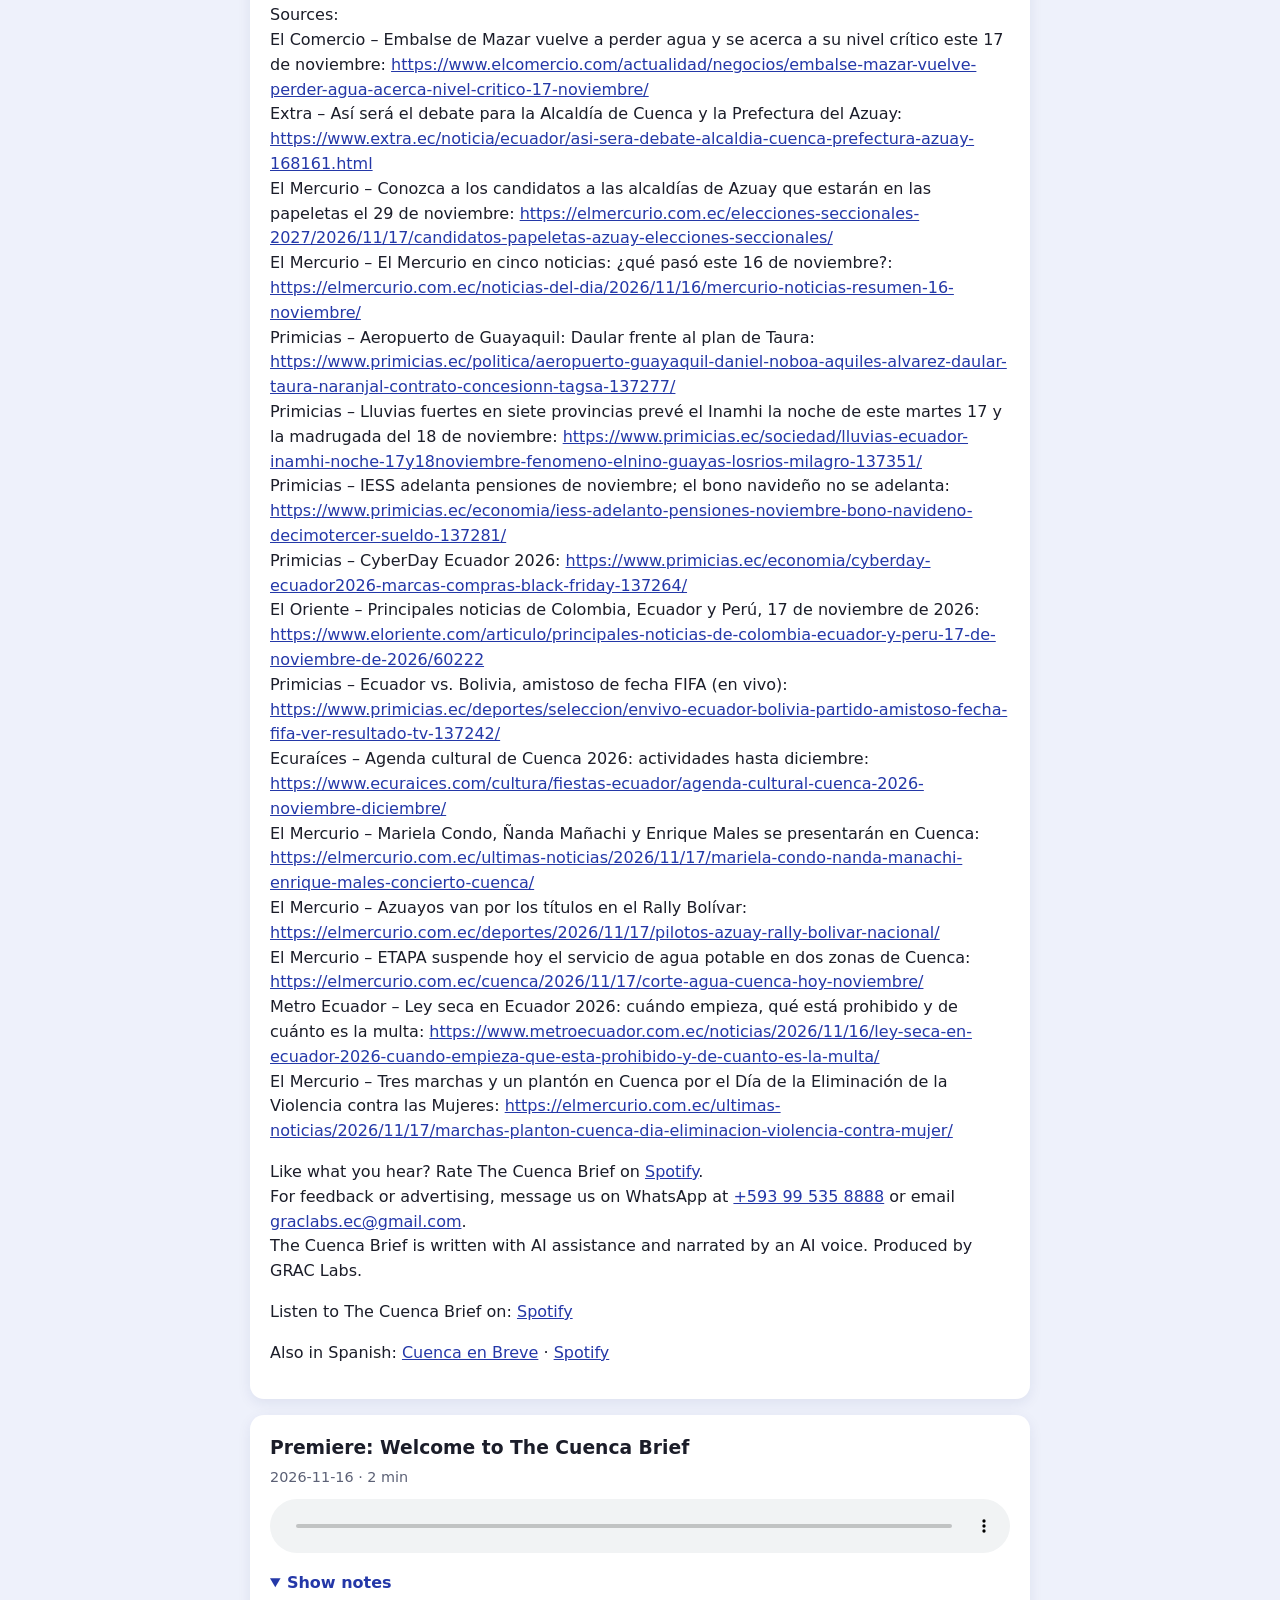
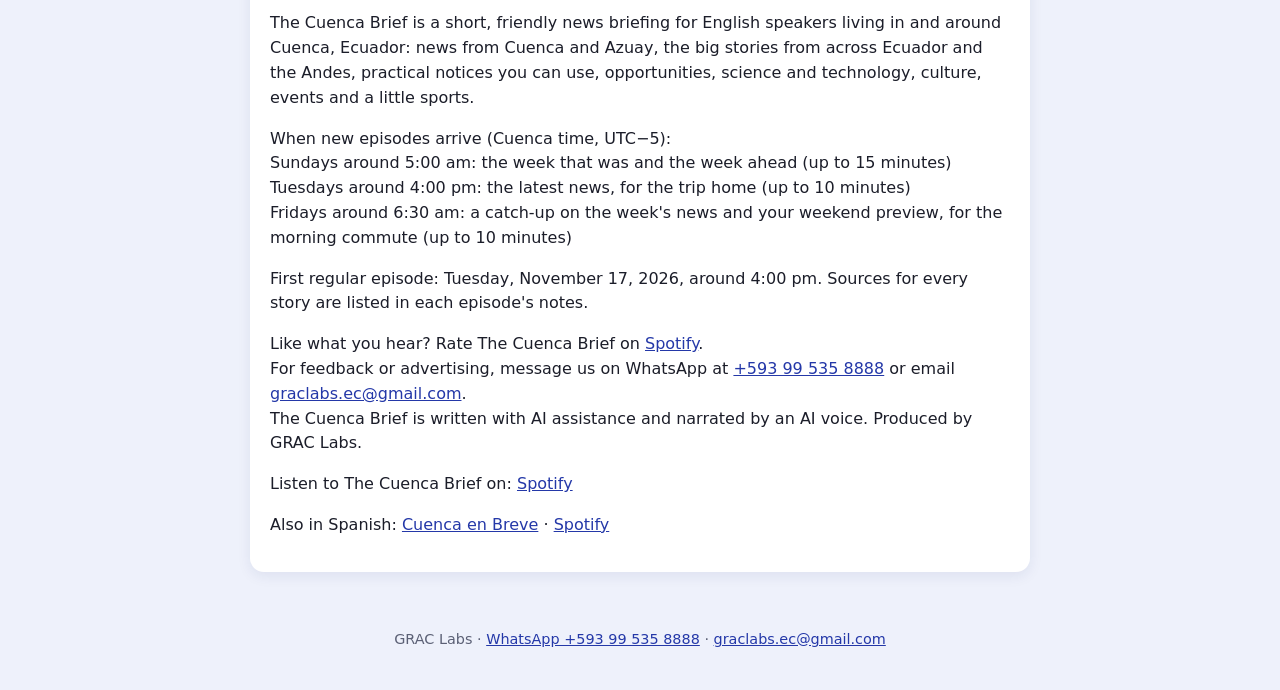
==== commit 48e8ad2b: "Publish episodes 2026-11-27 Co-Authored-By: Claude Opus 5.5 <noreply@anthropic.com> Claude-Session: " ====
--- a/cuenca-brief/index.html
+++ b/cuenca-brief/index.html
@@ -22,6 +22,19 @@
 </header>
 <main>
 <h2>Episodes</h2>
+<article class="ep" id="cuenca-brief-2026-11-27">
+<h3>Friday, November 27: Azuay votes Sunday; dry law starts at noon</h3>
+<p class="meta">2026-11-27 · 7 min</p>
+<audio controls preload="none" src="https://graclabs-ec.github.io/cuenca-brief/audio/cuenca-brief-2026-11-27.mp3"></audio>
+<details open><summary>Show notes</summary>
+<p>Azuay heads to the polls on Sunday to elect a new mayor of Cuenca, a prefect and local councils, with electoral silence in force and the dry law starting at noon today. Plus Cuenca's new ban on two riders per motorcycle, the falling Mazar reservoir with the Colombia power link down, and a quieter election-weekend agenda.</p>
+<p>In this episode:<br>Sunday's local elections: 272 polling places in Azuay, 7 am to 5 pm; dry law from Friday noon to Monday noon, $241 fines<br>Cuenca council bans two people riding one motorcycle; seven-day impound for violators<br>Mazar reservoir near its minimum as the power link with Colombia stays down after an attack<br>Constitutional Court clears a mining referendum in Santa Isabel<br>Clínica Santa Ana expansion; Cuenca to host the Copa Ecuador final on December 10<br>El Niño toll reaches 30; most coastal schools reopen<br>Bolivia and Peru revive their binational cabinet<br>Weekend in Cuenca: Deportivo Cuenca vs. Manta, Viernes Cusni market discounts, Drácula at Teatro Sucre, El Cuarentazo, ghost route at the Conceptas museum, Materia Architectures<br>Good to Know: where to vote, a rainy weekend, possible power cuts</p>
+<p>(00:00) Headlines<br>(00:32) Around Cuenca<br>(04:20) Weekend in Cuenca<br>(06:07) Good to Know</p>
+<p>Sources:<br>El Mercurio – El Mercurio en cinco noticias: ¿qué pasó este 26 de noviembre?: <a href="https://elmercurio.com.ec/noticias-del-dia/2026/11/26/el-mercurio-noticias-26-noviembre-2026/">https://elmercurio.com.ec/noticias-del-dia/2026/11/26/el-mercurio-noticias-26-noviembre-2026/</a><br>El Mercurio – Silencio electoral, multas y ley seca por las elecciones: <a href="https://elmercurio.com.ec/actualidad/2026/11/26/silencio-electoral-multas-ley-seca-elecciones/">https://elmercurio.com.ec/actualidad/2026/11/26/silencio-electoral-multas-ley-seca-elecciones/</a><br>Primicias – ¿Dónde consultar su lugar de votación? Canales habilitados por el CNE: <a href="https://www.primicias.ec/politica/elecciones/seccionales-adelantadas-2027/consulta-lugar-votacion-canales-cne-web-app-ecuador-2026-137925/">https://www.primicias.ec/politica/elecciones/seccionales-adelantadas-2027/consulta-lugar-votacion-canales-cne-web-app-ecuador-2026-137925/</a><br>Extra – Cuenca y Azuay en las seccionales 2026: Alcaldía y Prefectura, en disputa: <a href="https://www.extra.ec/noticia/ecuador/cuenca-azuay-seccionales-2026-alcaldia-prefectura-disputa-168911.html">https://www.extra.ec/noticia/ecuador/cuenca-azuay-seccionales-2026-alcaldia-prefectura-disputa-168911.html</a><br>Radio Visión Cuenca – Azuay tendrá 272 recintos electorales para las Elecciones Seccionales: <a href="https://www.radiovisioncuenca.com/azuay-tendra-272-recintos-electorales-para-las-elecciones-seccionales/">https://www.radiovisioncuenca.com/azuay-tendra-272-recintos-electorales-para-las-elecciones-seccionales/</a><br>El Mercurio – Cuenca prohíbe que dos personas se movilicen en moto: <a href="https://elmercurio.com.ec/cuenca/2026/11/26/dos-personas-moto-cuenca-prohibicion/">https://elmercurio.com.ec/cuenca/2026/11/26/dos-personas-moto-cuenca-prohibicion/</a><br>El Comercio – Cortes de luz en Quito dejan sin servicio a decenas de barrios este jueves: <a href="https://www.elcomercio.com/actualidad/quito/cortes-de-luz-en-quito-dejan-sin-servicio-decenas-barrios-jueves-2026/">https://www.elcomercio.com/actualidad/quito/cortes-de-luz-en-quito-dejan-sin-servicio-decenas-barrios-jueves-2026/</a><br>Primicias – Interconexión eléctrica con Ecuador está fuera de servicio de manera temporal, tras atentados en Colombia: <a href="https://www.primicias.ec/economia/interconexion-electrica-ecuador-fuera-servicio-manera-preventiva-atentados-colombia-138019/">https://www.primicias.ec/economia/interconexion-electrica-ecuador-fuera-servicio-manera-preventiva-atentados-colombia-138019/</a><br>El Mercurio – Situación del embalse de Mazar pone en riesgo la generación eléctrica: <a href="https://elmercurio.com.ec/nacional/2026/11/24/situacion-del-embalse-de-mazar-pone-en-riesgo-la-generacion-electrica/">https://elmercurio.com.ec/nacional/2026/11/24/situacion-del-embalse-de-mazar-pone-en-riesgo-la-generacion-electrica/</a><br>El Mercurio – Corte da paso a la consulta sobre minería en Santa Isabel: <a href="https://elmercurio.com.ec/actualidad/2026/11/26/consulta-mineria-santa-isabel-da-paso/">https://elmercurio.com.ec/actualidad/2026/11/26/consulta-mineria-santa-isabel-da-paso/</a><br>El Mercurio – Clínica Santa Ana alista la apertura de dos nuevas torres en Cuenca: <a href="https://elmercurio.com.ec/?p=1292278">https://elmercurio.com.ec/?p=1292278</a><br>El Mercurio – Cuenca será sede de la final de la Copa Ecuador: <a href="https://elmercurio.com.ec/deportes/2026/11/26/cuenca-sede-final-copa-ecuador-hora-fecha/">https://elmercurio.com.ec/deportes/2026/11/26/cuenca-sede-final-copa-ecuador-hora-fecha/</a><br>Prensa Latina – Ecuador enfrenta nuevas inundaciones y deslizamientos por El Niño: <a href="https://www.prensa-latina.cu/2026/11/26/ecuador-enfrenta-nuevas-inundaciones-y-deslizamientos-por-el-nino/">https://www.prensa-latina.cu/2026/11/26/ecuador-enfrenta-nuevas-inundaciones-y-deslizamientos-por-el-nino/</a><br>El Mercurio – Clases presenciales en la Costa se retoman: <a href="https://elmercurio.com.ec/_educacion/2026/11/26/clases-presenciales-costa-se-retoma/">https://elmercurio.com.ec/_educacion/2026/11/26/clases-presenciales-costa-se-retoma/</a><br>La Razón – Paz llega a Lima para reactivar el Gabinete Binacional con Perú: <a href="https://larazon.bo/nacional/2026/11/26/paz-llega-a-lima-para-reactivar-el-gabinete-binacional-con-peru/">https://larazon.bo/nacional/2026/11/26/paz-llega-a-lima-para-reactivar-el-gabinete-binacional-con-peru/</a><br>El Mercurio – Precio de entradas para el partido entre Deportivo Cuenca y Manta: <a href="https://elmercurio.com.ec/deportes/2026/11/25/deportivo-cuenca-manta-entradas/">https://elmercurio.com.ec/deportes/2026/11/25/deportivo-cuenca-manta-entradas/</a><br>El Mercurio – Black Friday 2026, largas filas en supermercados y ofertas en mercados de Cuenca: <a href="https://elmercurio.com.ec/cuenca/2026/11/25/black-friday-2026-cuenca-descuentos-supermercados-mercados/">https://elmercurio.com.ec/cuenca/2026/11/25/black-friday-2026-cuenca-descuentos-supermercados-mercados/</a><br>Ecuraíces – Agenda cultural de Cuenca 2026: actividades hasta diciembre: <a href="https://www.ecuraices.com/cultura/fiestas-ecuador/agenda-cultural-cuenca-2026-noviembre-diciembre/">https://www.ecuraices.com/cultura/fiestas-ecuador/agenda-cultural-cuenca-2026-noviembre-diciembre/</a><br>Open-Meteo – Cuenca 7-day forecast: <a href="https://open-meteo.com/">https://open-meteo.com/</a></p>
+<p>Like what you hear? Rate The Cuenca Brief on <a href="https://open.spotify.com/show/4k85HHAMbFI3YRl0Lm7GF2">Spotify</a>.<br>For feedback or advertising, message us on WhatsApp at <a href="https://wa.me/593995358888">+593 99 535 8888</a> or email <a href="mailto:graclabs.ec@gmail.com">graclabs.ec@gmail.com</a>.<br>The Cuenca Brief is written with AI assistance and narrated by an AI voice. Produced by GRAC Labs.</p>
+<p>Listen to The Cuenca Brief on: <a href="https://open.spotify.com/show/4k85HHAMbFI3YRl0Lm7GF2">Spotify</a></p><p>Also in Spanish: <a href="https://graclabs-ec.github.io/cuenca-en-breve/#cuenca-en-breve-2026-11-27">Cuenca en Breve</a> · <a href="https://open.spotify.com/show/3o3nURnLz0GW8mWpZXSPOW">Spotify</a></p>
+</details>
+</article>
 <article class="ep" id="cuenca-brief-2026-11-24">
 <h3>Tuesday, November 24: Surprise blackouts as Mazar nears its limit</h3>
 <p class="meta">2026-11-24 · 9 min</p>
